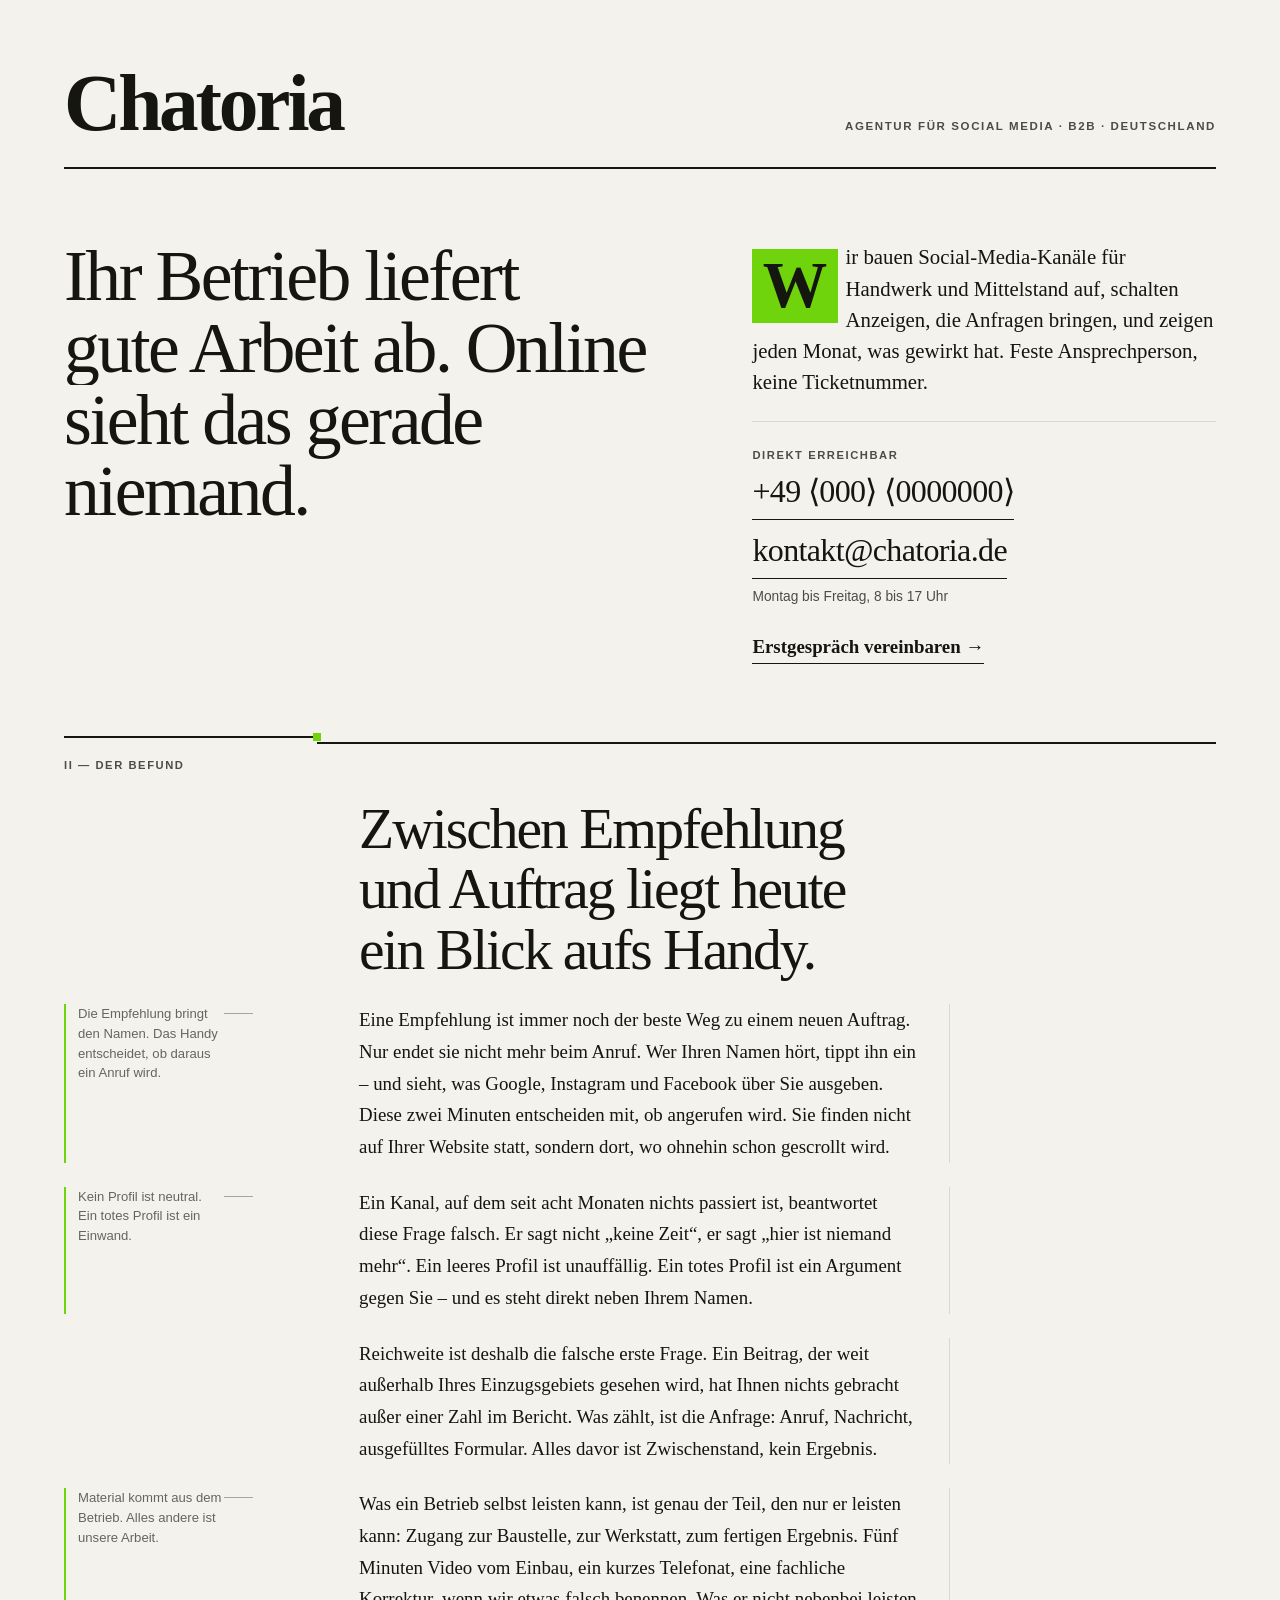
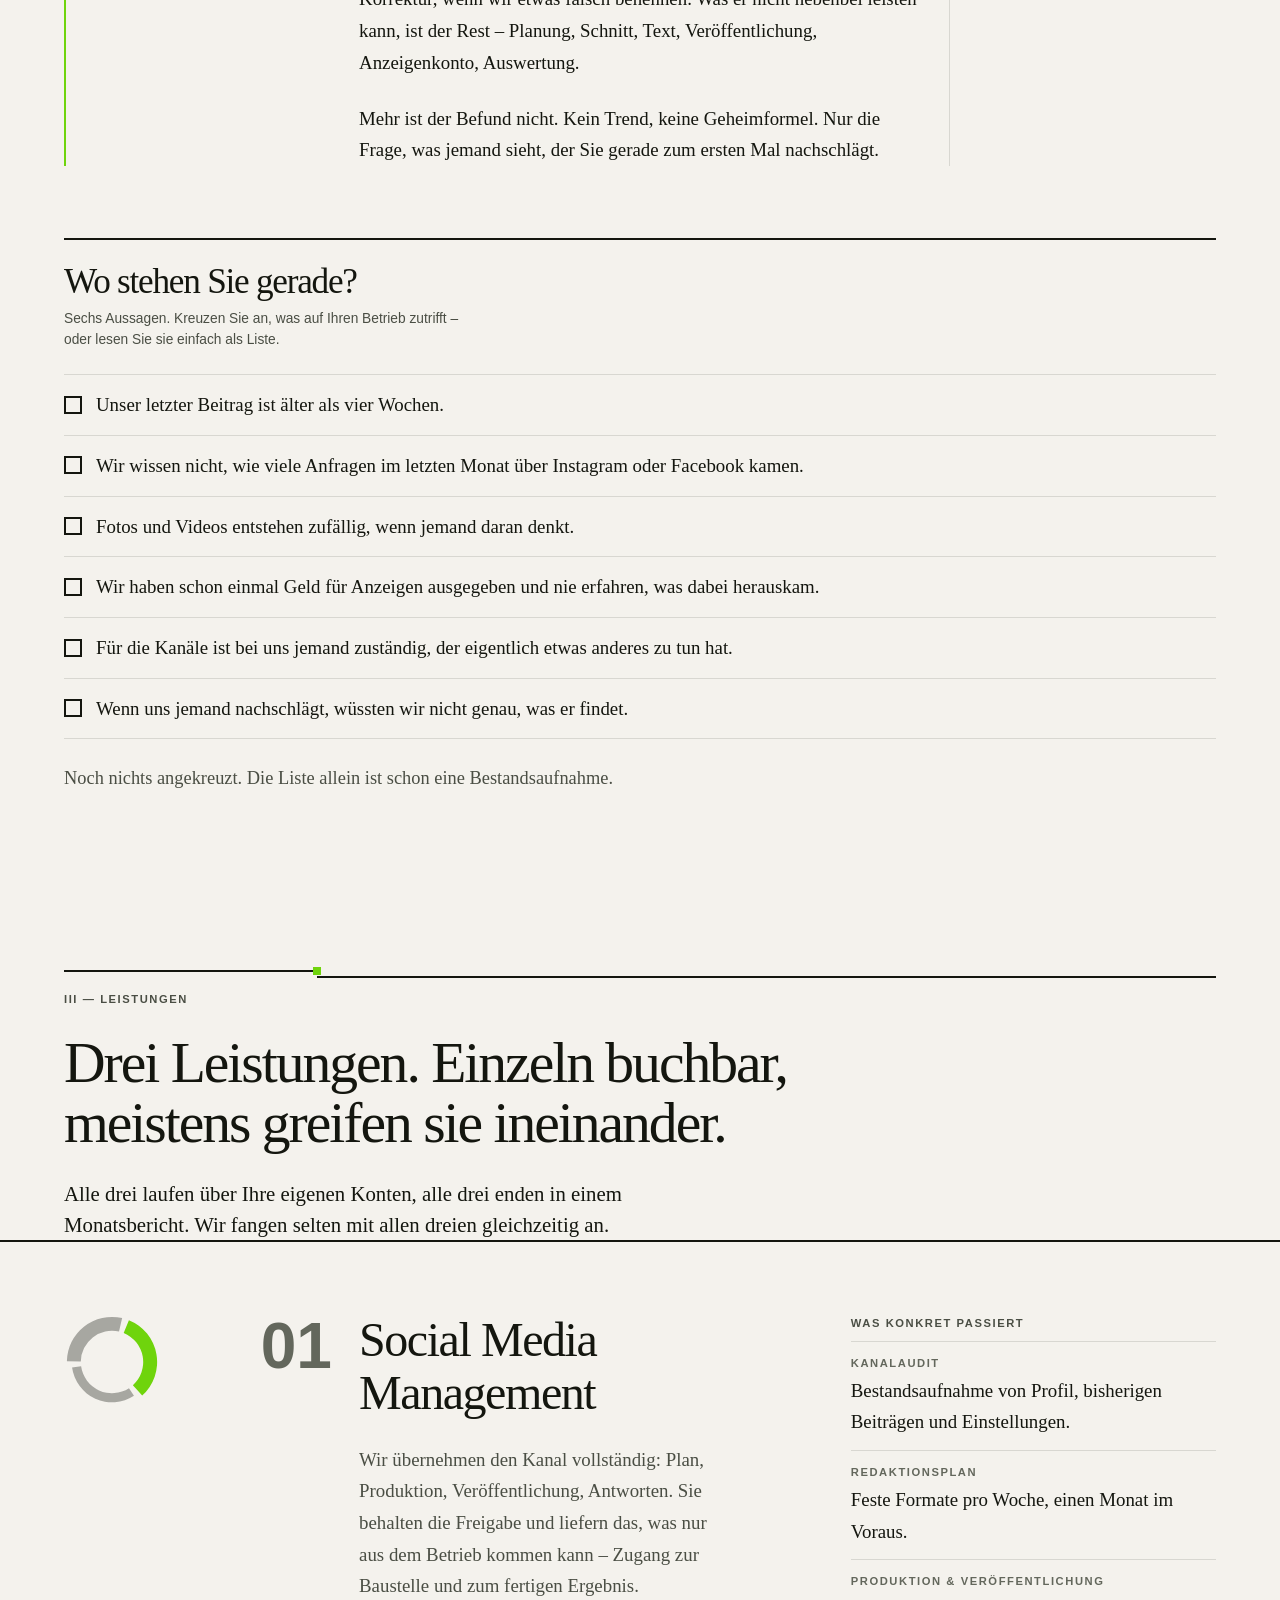
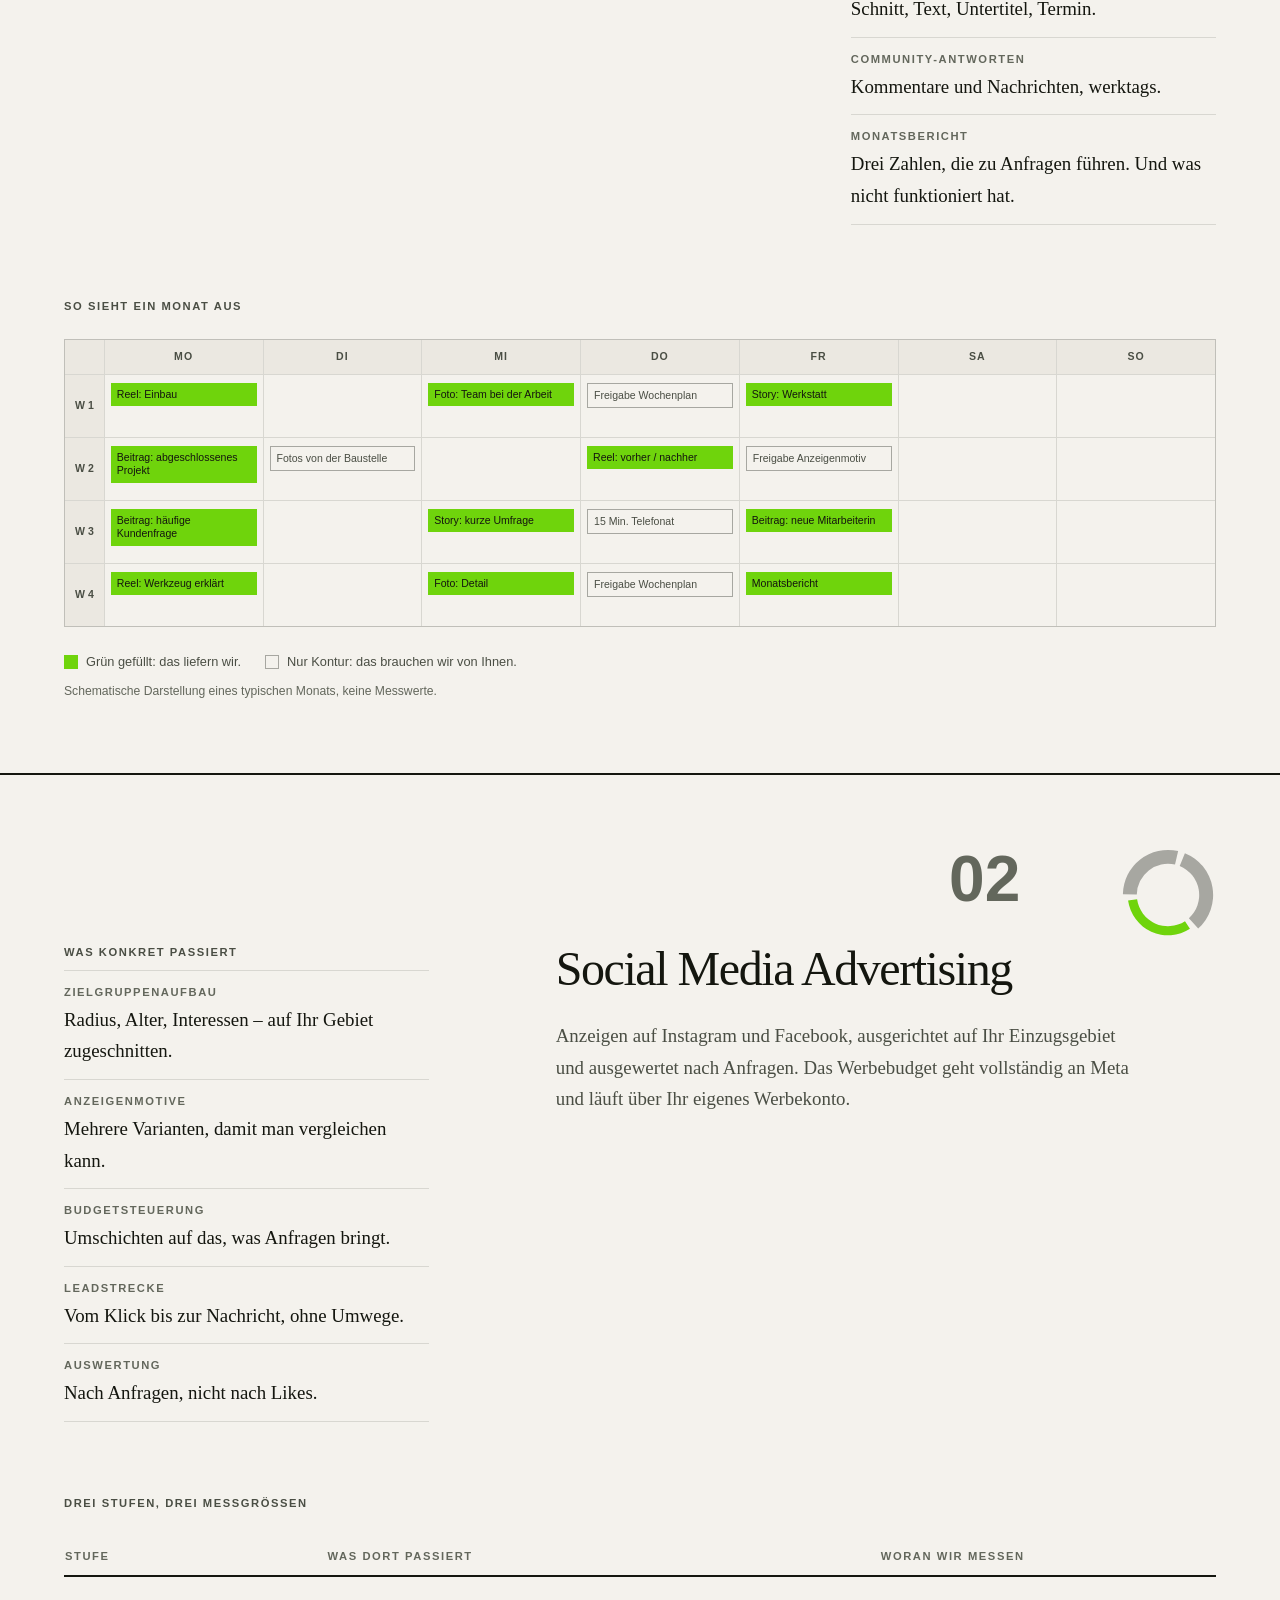
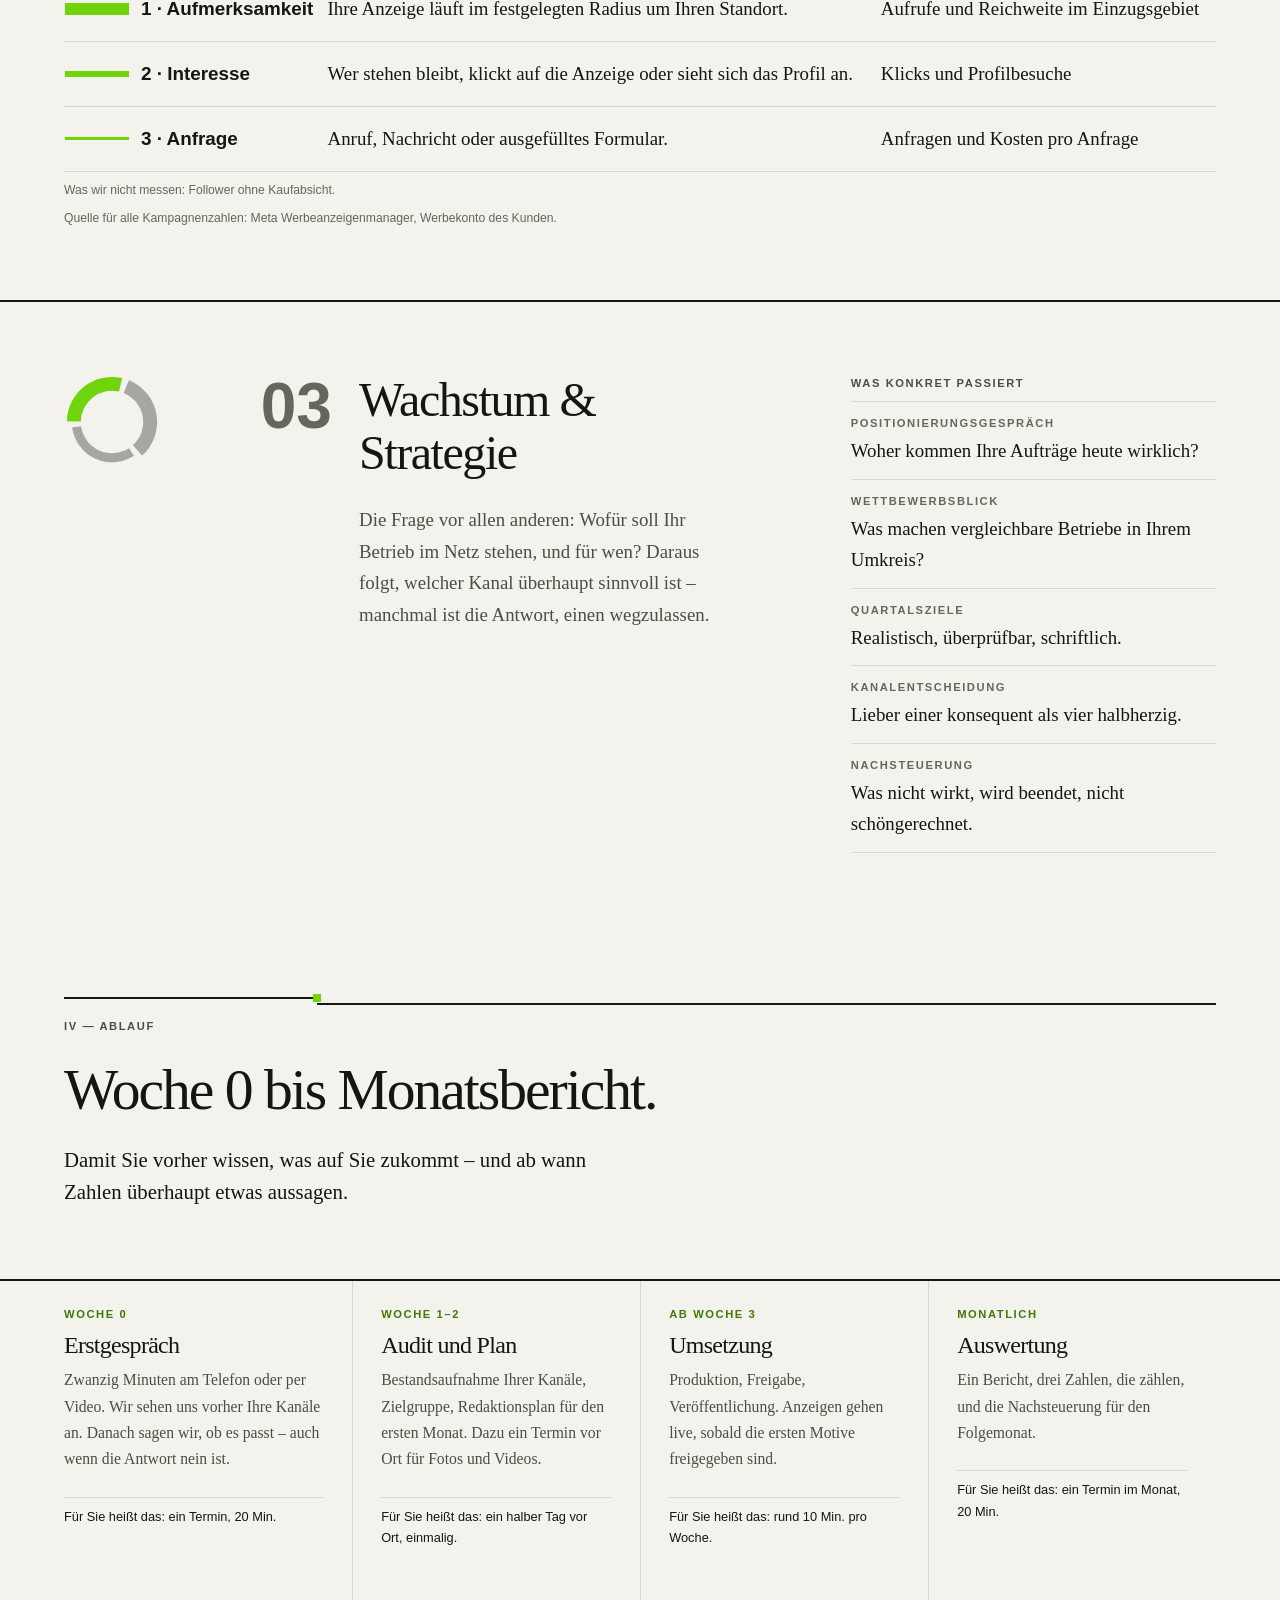
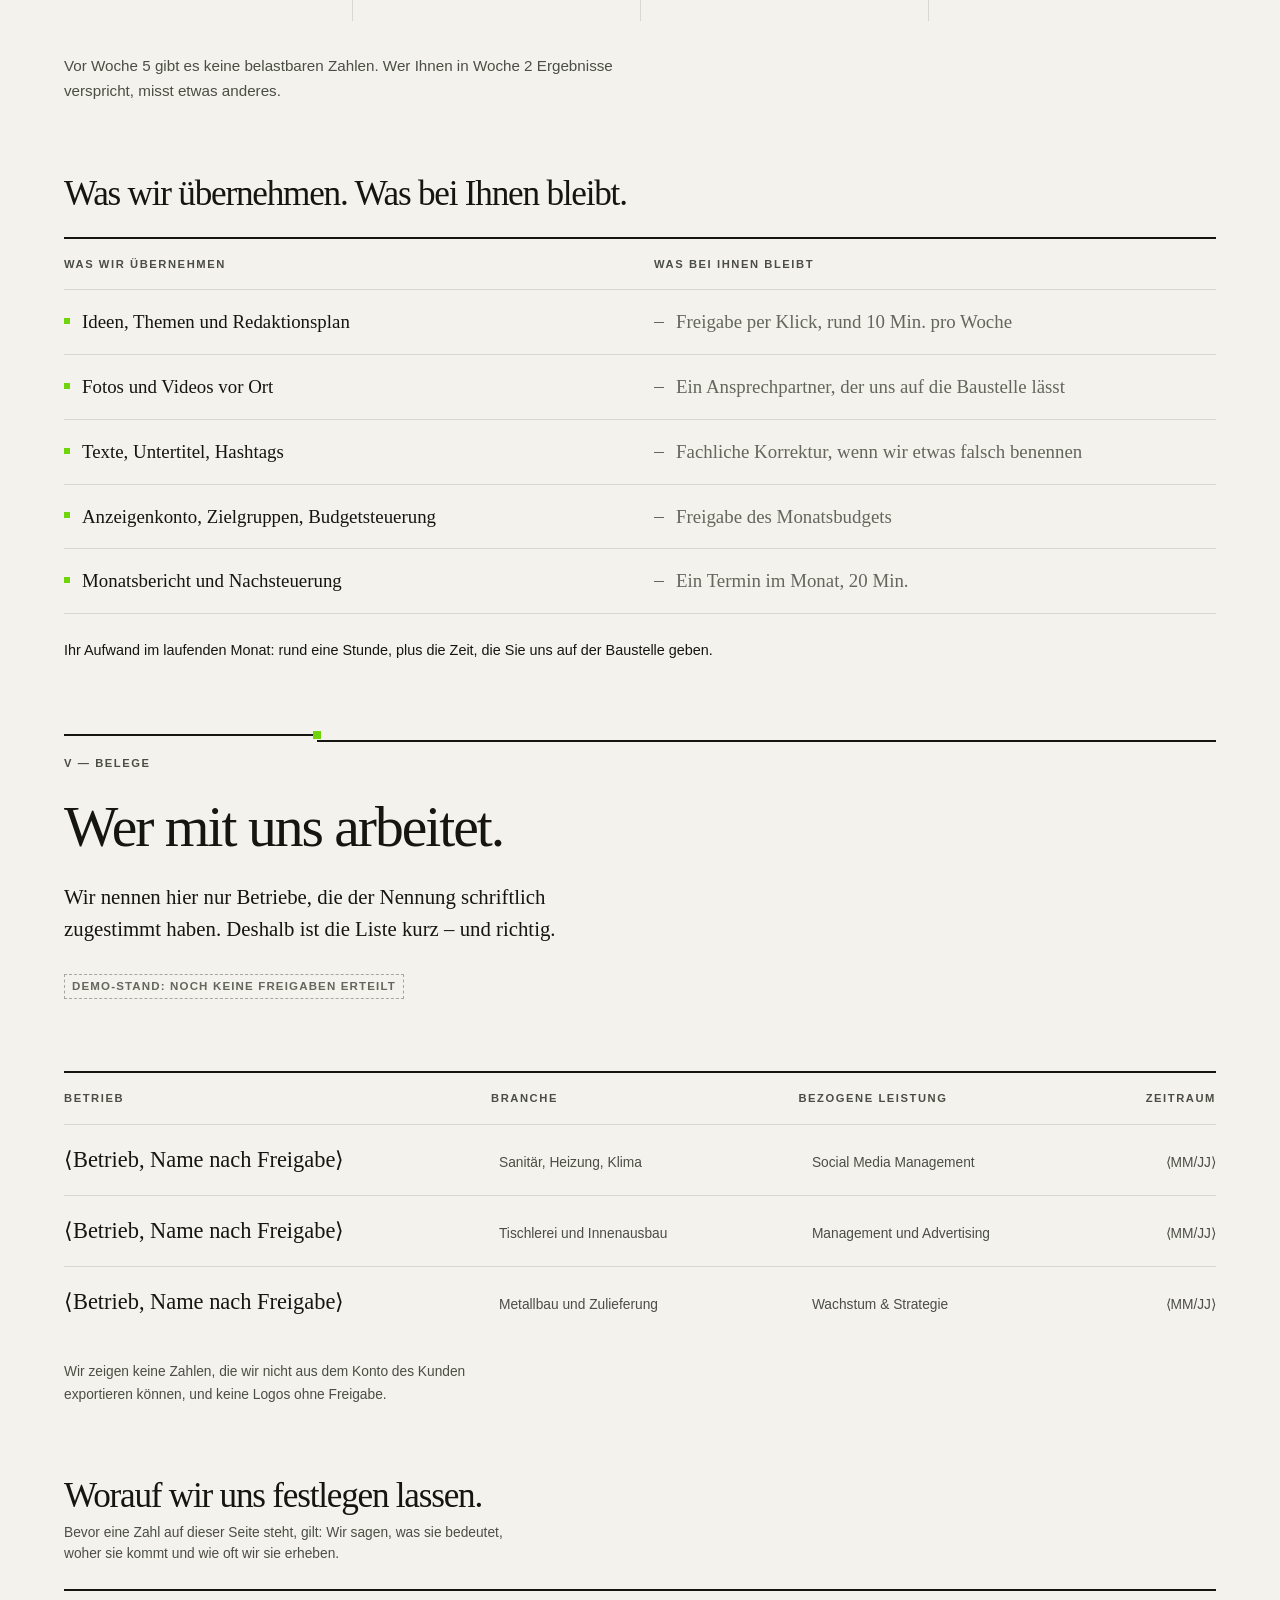
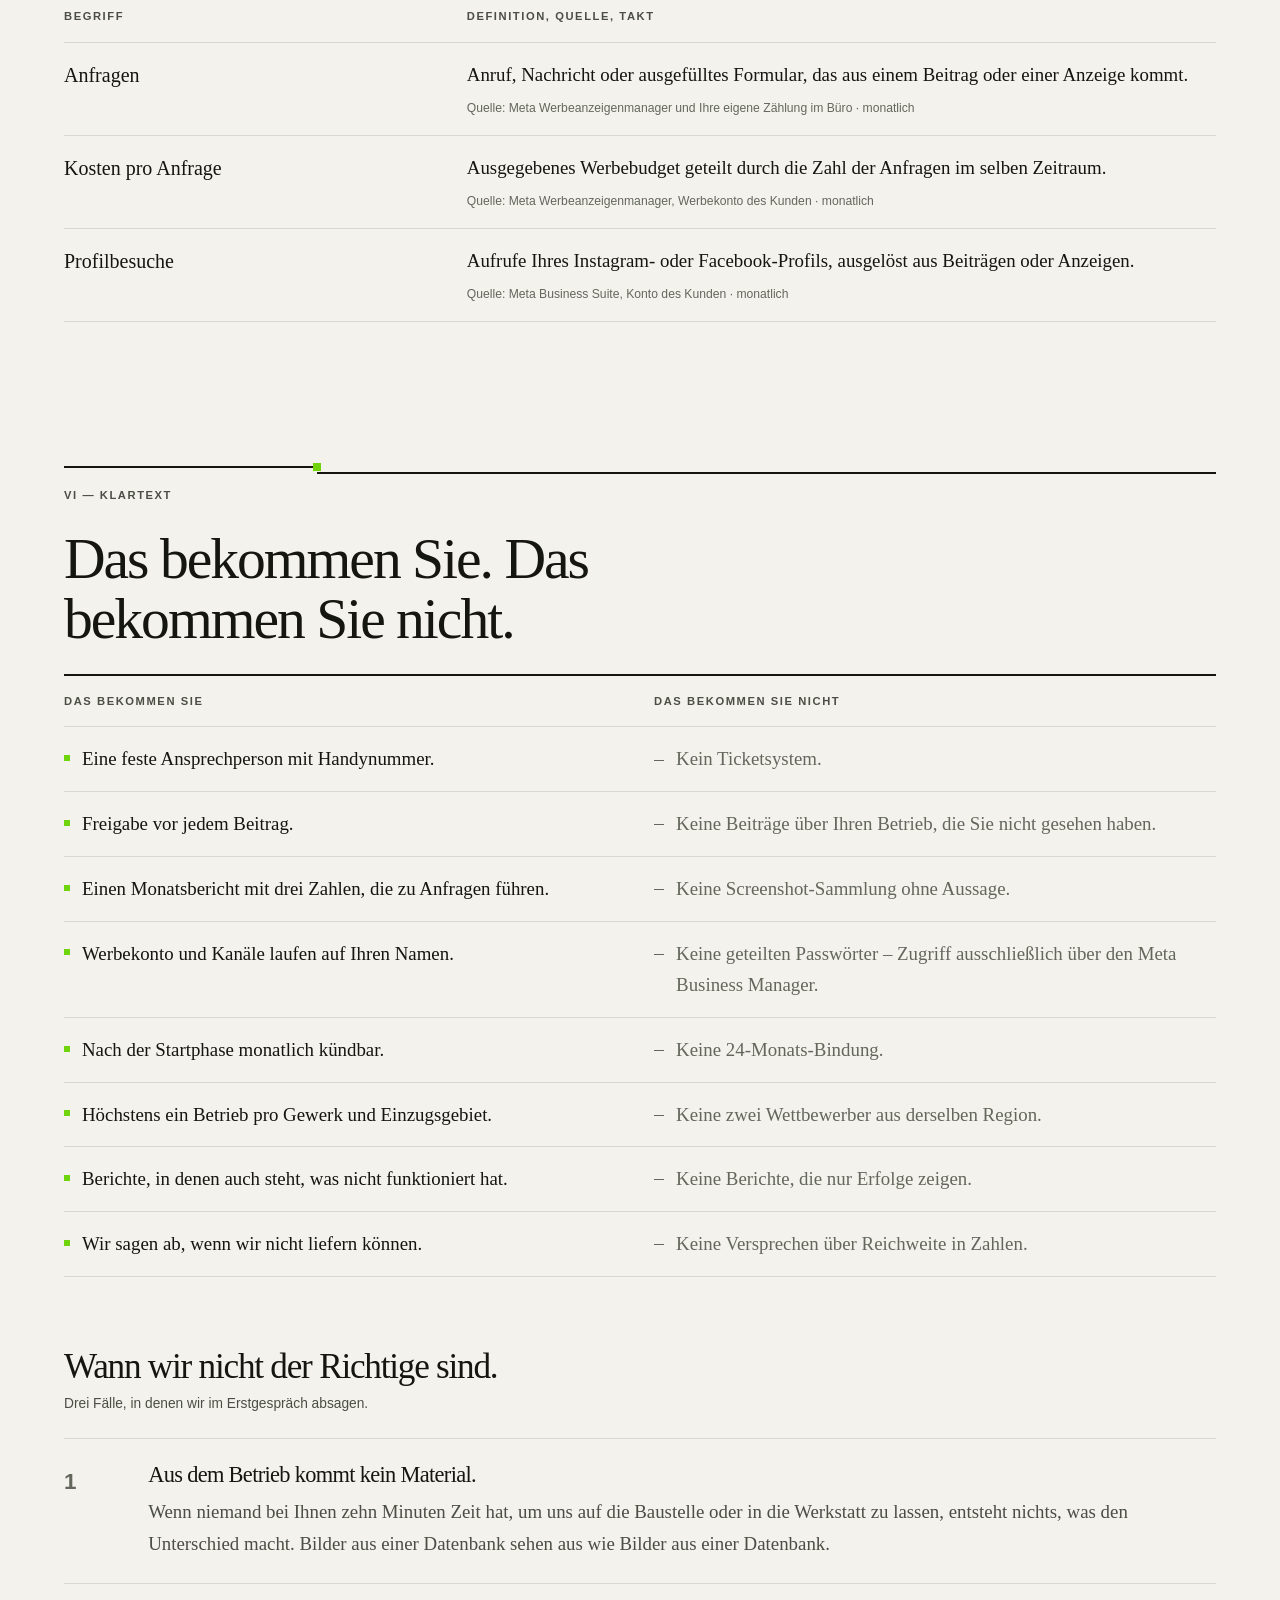
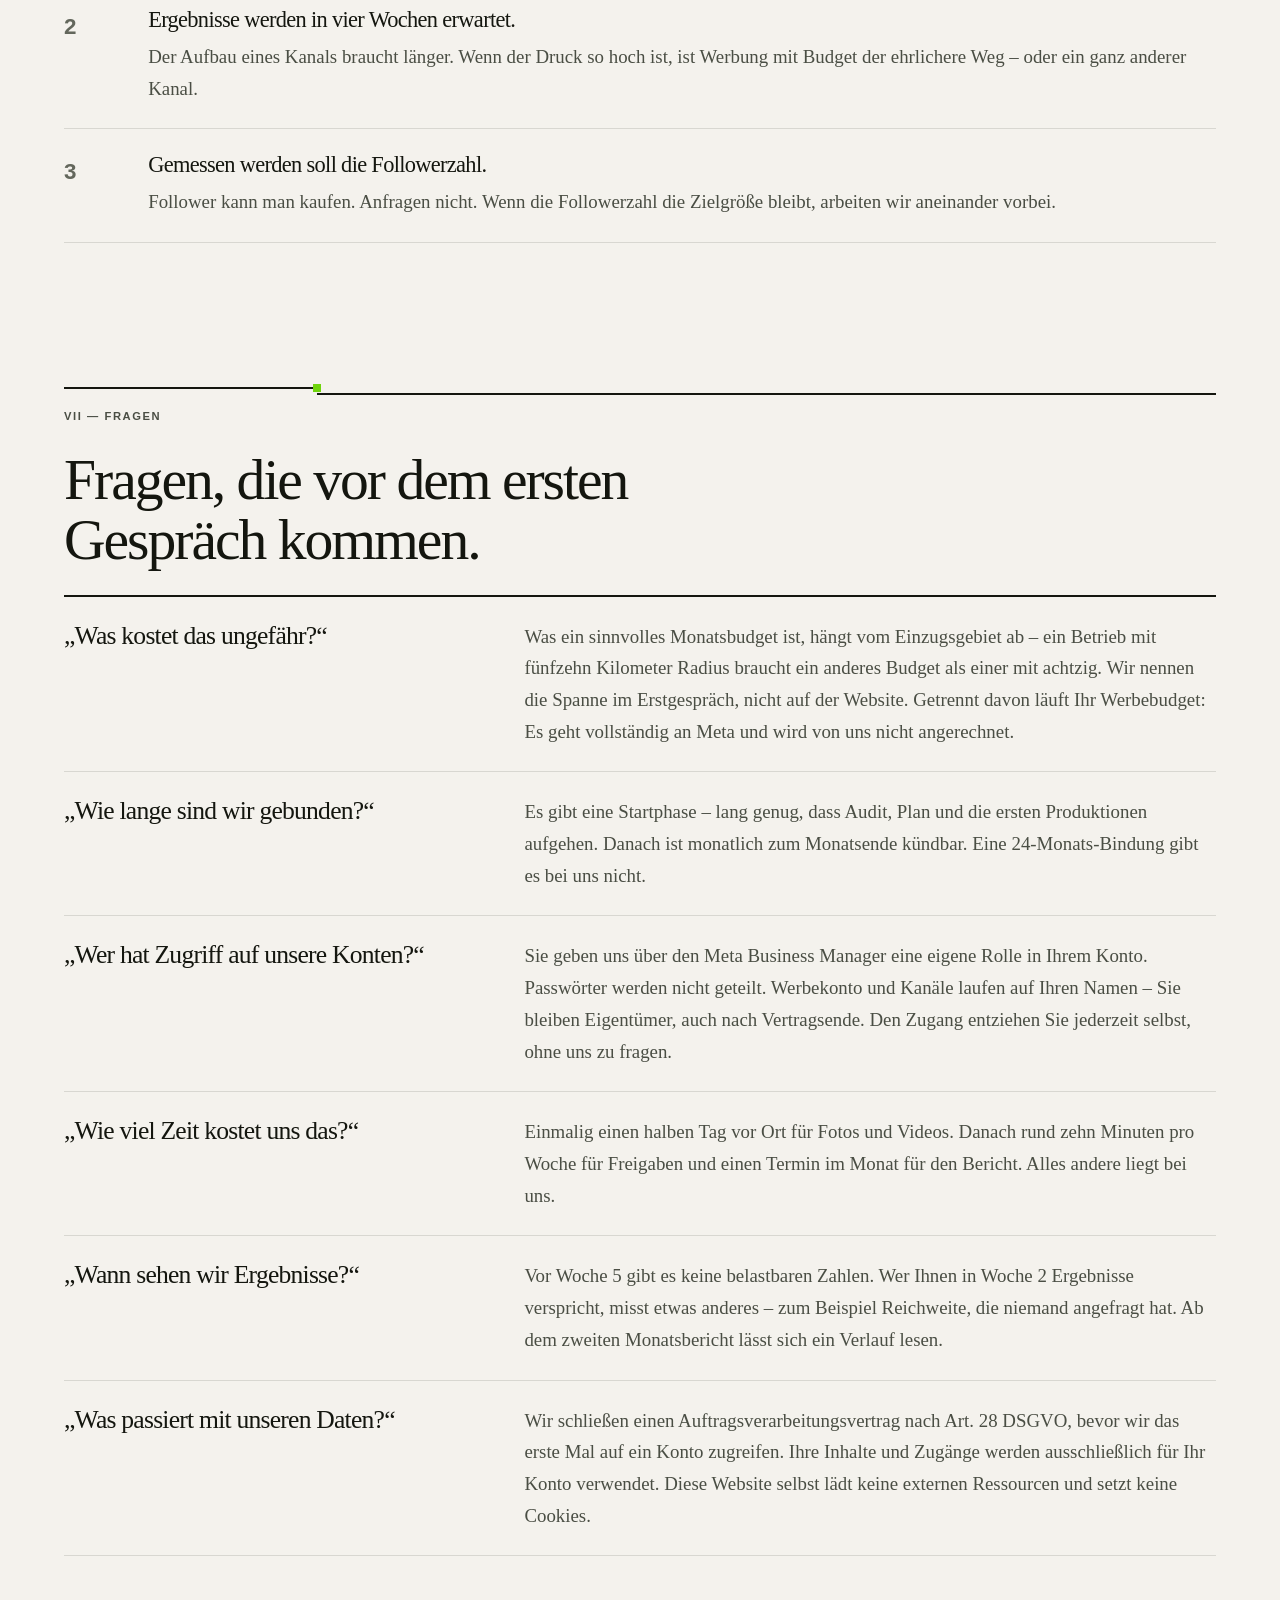
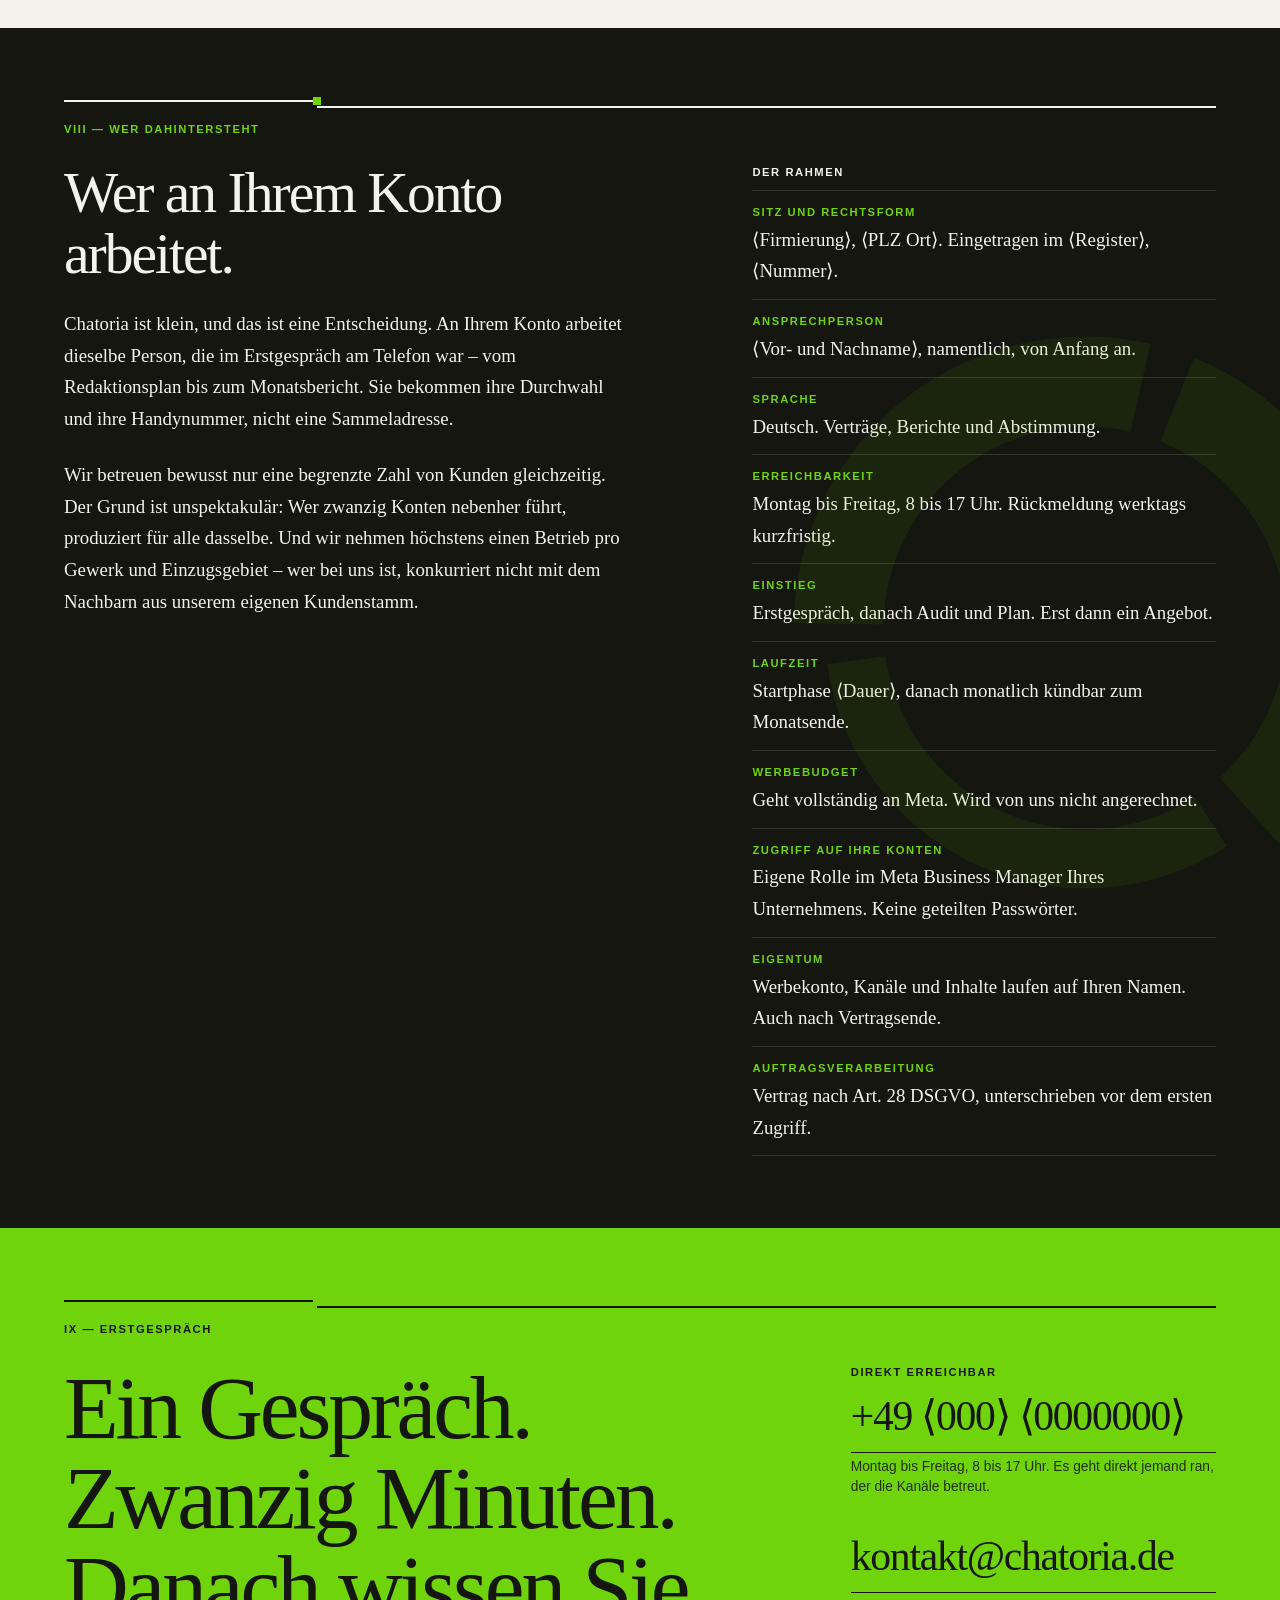
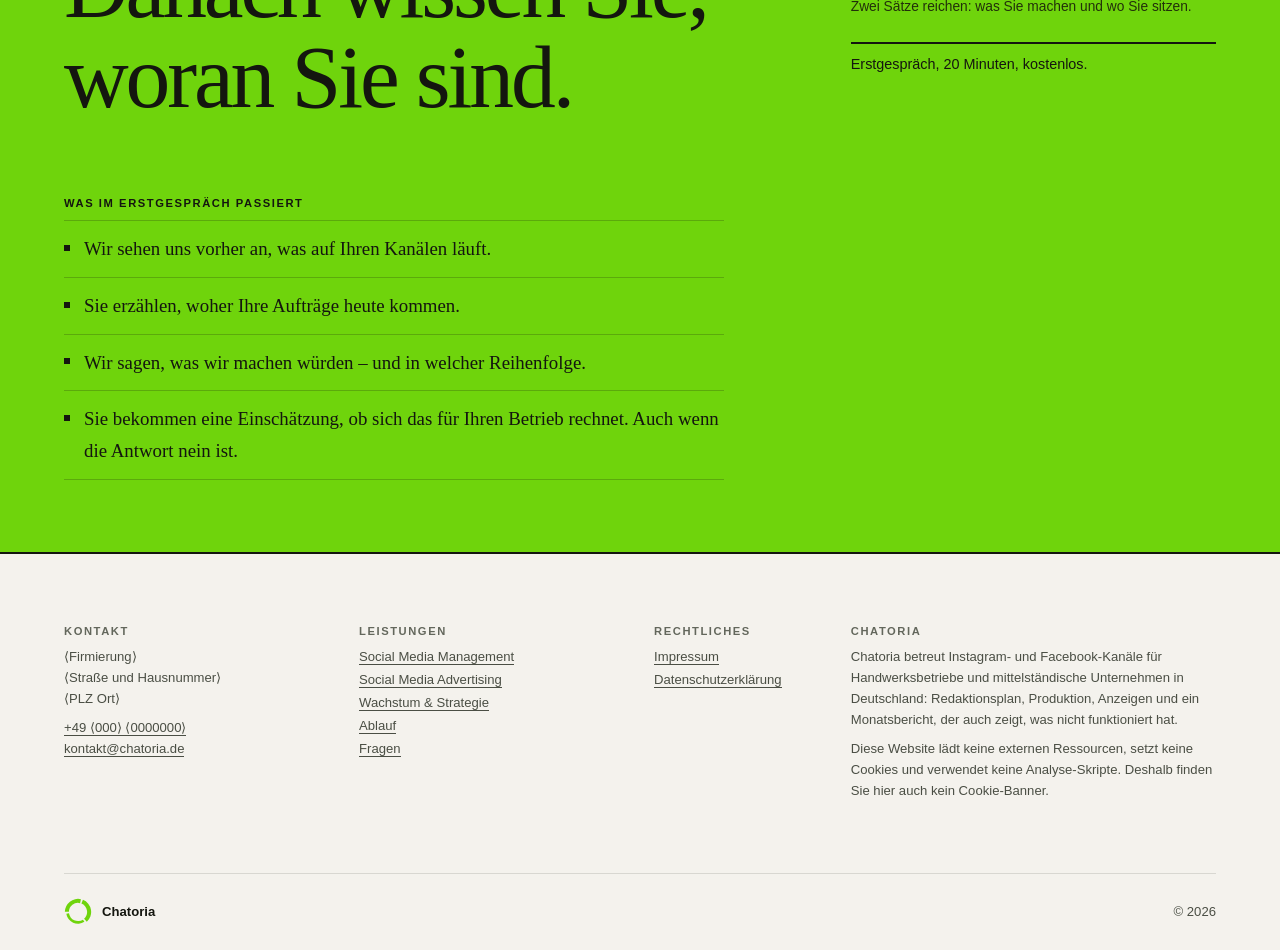
==== index.html @ 00e00836 "Demo-Stand 2026-08-22 00:01" ====
<!doctype html>
<html lang="de">
<head>
<meta charset="utf-8">
<meta name="viewport" content="width=device-width, initial-scale=1, viewport-fit=cover">
<title>Social-Media-Betreuung für Handwerk und Mittelstand | Chatoria</title>
<meta name="description" content="Chatoria baut Instagram- und Facebook-Kanäle für Betriebe auf: Redaktionsplan, Produktion, Anzeigen und ein Monatsbericht, der Anfragen zeigt statt Likes.">
<link rel="canonical" href="https://www.chatoria.de/">
<meta name="robots" content="index, follow, max-image-preview:large">
<meta name="theme-color" content="#F4F2ED">
<meta name="author" content="Chatoria">

<meta property="og:type" content="website">
<meta property="og:locale" content="de_DE">
<meta property="og:site_name" content="Chatoria">
<meta property="og:title" content="Ihr Betrieb liefert gute Arbeit ab. Online sieht das gerade niemand.">
<meta property="og:description" content="Social-Media-Betreuung für Handwerk und Mittelstand. Feste Ansprechperson, Freigabe vor jedem Beitrag, monatlich kündbar nach der Startphase.">
<meta property="og:url" content="https://www.chatoria.de/">
<meta property="og:image" content="https://www.chatoria.de/assets/img/og.png">
<meta name="twitter:card" content="summary_large_image">

<link rel="icon" href="data:image/svg+xml,%3Csvg xmlns='http://www.w3.org/2000/svg' viewBox='0 0 100 100'%3E%3Crect width='100' height='100' fill='%2314160F'/%3E%3Cg fill='%236FD40C' transform='translate(50 50) scale(.82) translate(-50 -50)'%3E%3Cpath d='M67.61 6.42A47 47 0 0 1 81.45 84.93L71.75 74.15A32.5 32.5 0 0 0 62.17 19.87Z'/%3E%3Cpath d='M72.87 85.22A42 42 0 0 1 8.41 55.85L17.82 54.52A32.5 32.5 0 0 0 67.7 77.26Z'/%3E%3Cpath d='M3.01 49.18A47 47 0 0 1 60.57 4.2L57.31 18.33A32.5 32.5 0 0 0 17.5 49.43Z'/%3E%3C/g%3E%3C/svg%3E">
<link rel="preload" href="assets/fonts/newsreader-latin.woff2" as="font" type="font/woff2" crossorigin>
<link rel="preload" href="assets/fonts/schibsted-latin.woff2" as="font" type="font/woff2" crossorigin>
<link rel="stylesheet" href="assets/css/style.css?v=20260821">

<script type="application/ld+json">
{
  "@context": "https://schema.org",
  "@graph": [
    {
      "@type": "ProfessionalService",
      "@id": "https://www.chatoria.de/#org",
      "name": "Chatoria",
      "description": "Agentur für Social-Media-Betreuung: Aufbau und Betreuung von Instagram- und Facebook-Kanälen, Social Media Advertising sowie Positionierung und Strategie für Handwerksbetriebe und mittelständische Unternehmen in Deutschland.",
      "url": "https://www.chatoria.de/",
      "email": "kontakt@chatoria.de",
      "telephone": "+49-000-0000000",
      "address": {
        "@type": "PostalAddress",
        "streetAddress": "Musterstraße 1",
        "postalCode": "00000",
        "addressLocality": "Musterstadt",
        "addressCountry": "DE"
      },
      "areaServed": { "@type": "Country", "name": "Deutschland" },
      "knowsAbout": [
        "Social Media Management",
        "Social Media Advertising",
        "Instagram für Handwerksbetriebe",
        "Facebook-Werbeanzeigen",
        "Content-Planung",
        "Redaktionsplan",
        "Positionierung",
        "Leadgenerierung",
        "Mitarbeitergewinnung über Social Media"
      ],
      "hasOfferCatalog": {
        "@type": "OfferCatalog",
        "name": "Leistungen",
        "itemListElement": [
          { "@type": "Offer", "itemOffered": { "@type": "Service", "name": "Social Media Management", "description": "Betreuung und professioneller Aufbau der Kanäle inklusive Content-Planung und Strategie." } },
          { "@type": "Offer", "itemOffered": { "@type": "Service", "name": "Social Media Advertising", "description": "Gezielte Werbekampagnen auf Instagram und Facebook für Reichweite, Anfragen und neue Kunden." } },
          { "@type": "Offer", "itemOffered": { "@type": "Service", "name": "Wachstum & Strategie", "description": "Individuelle Strategien zur Positionierung, Kundengewinnung und nachhaltigen Steigerung der Online-Präsenz." } }
        ]
      }
    },
    {
      "@type": "FAQPage",
      "@id": "https://www.chatoria.de/#faq",
      "mainEntity": [
        { "@type": "Question", "name": "Was kostet das ungefähr?", "acceptedAnswer": { "@type": "Answer", "text": "Was ein sinnvolles Monatsbudget ist, hängt vom Einzugsgebiet ab – ein Betrieb mit fünfzehn Kilometer Radius braucht ein anderes Budget als einer mit achtzig. Wir nennen die Spanne im Erstgespräch, nicht auf der Website. Getrennt davon läuft Ihr Werbebudget: Es geht vollständig an Meta und wird von uns nicht angerechnet." } },
        { "@type": "Question", "name": "Wie lange sind wir gebunden?", "acceptedAnswer": { "@type": "Answer", "text": "Es gibt eine Startphase – lang genug, dass Audit, Plan und die ersten Produktionen aufgehen. Danach ist monatlich zum Monatsende kündbar. Eine 24-Monats-Bindung gibt es bei uns nicht." } },
        { "@type": "Question", "name": "Wer hat Zugriff auf unsere Konten?", "acceptedAnswer": { "@type": "Answer", "text": "Sie geben uns über den Meta Business Manager eine eigene Rolle in Ihrem Konto. Passwörter werden nicht geteilt. Werbekonto und Kanäle laufen auf Ihren Namen – Sie bleiben Eigentümer, auch nach Vertragsende. Den Zugang entziehen Sie jederzeit selbst, ohne uns zu fragen." } },
        { "@type": "Question", "name": "Wie viel Zeit kostet uns das?", "acceptedAnswer": { "@type": "Answer", "text": "Einmalig einen halben Tag vor Ort für Fotos und Videos. Danach rund zehn Minuten pro Woche für Freigaben und einen Termin im Monat für den Bericht. Alles andere liegt bei uns." } },
        { "@type": "Question", "name": "Wann sehen wir Ergebnisse?", "acceptedAnswer": { "@type": "Answer", "text": "Vor Woche 5 gibt es keine belastbaren Zahlen. Wer Ihnen in Woche 2 Ergebnisse verspricht, misst etwas anderes – zum Beispiel Reichweite, die niemand angefragt hat. Ab dem zweiten Monatsbericht lässt sich ein Verlauf lesen." } },
        { "@type": "Question", "name": "Was passiert mit unseren Daten?", "acceptedAnswer": { "@type": "Answer", "text": "Wir schließen einen Auftragsverarbeitungsvertrag nach Art. 28 DSGVO, bevor wir das erste Mal auf ein Konto zugreifen. Ihre Inhalte und Zugänge werden ausschließlich für Ihr Konto verwendet. Diese Website selbst lädt keine externen Ressourcen und setzt keine Cookies." } }
      ]
    }
  ]
}
</script>
</head>
<body>
<a class="skip-link" href="#inhalt">Zum Inhalt springen</a>

<!-- Kolumnentitel: keine Menuezeile, sondern der laufende Titel wie im Magazin -->
<div class="kolumne" id="kolumne">
  <div class="schiff kolumne__innen">
    <p class="kolumne__titel" id="kolumnentitel" aria-hidden="true"><span>I — Aufmacher</span></p>
    <div class="kolumne__rechts">
      <button type="button" class="link" id="verzeichnis-auf" aria-haspopup="dialog">Inhalt</button>
      <a class="link" href="#erstgespraech">Erstgespräch</a>
    </div>
    <div class="kolumne__balken" id="fortschritt"></div>
    <p class="sr-only" id="fortschritt-text" aria-live="off">Lesefortschritt</p>
  </div>
</div>

<dialog class="verzeichnis" id="verzeichnis" aria-label="Inhaltsverzeichnis">
  <div class="schiff verzeichnis__innen">
    <div class="verzeichnis__kopf">
      <h2 class="display" style="font-size:clamp(1.8rem,4vw,3rem)">Inhalt</h2>
      <button type="button" class="verzeichnis__zu link" id="verzeichnis-zu" aria-label="Verzeichnis schließen">Schließen</button>
    </div>
    <ul class="verzeichnis__liste">
      <li><a href="#aufmacher"><span class="verzeichnis__nr">I</span><span><span class="verzeichnis__titel">Aufmacher</span><br><span class="meta">Worum es geht, in vier Zeilen.</span></span></a></li>
      <li><a href="#befund"><span class="verzeichnis__nr">II</span><span><span class="verzeichnis__titel">Der Befund</span><br><span class="meta">Wie Anfragen heute entstehen und woran es in den meisten Betrieben hängt.</span></span></a></li>
      <li><a href="#leistungen"><span class="verzeichnis__nr">III</span><span><span class="verzeichnis__titel">Leistungen</span><br><span class="meta">Social Media Management, Social Media Advertising, Wachstum &amp; Strategie.</span></span></a></li>
      <li><a href="#ablauf"><span class="verzeichnis__nr">IV</span><span><span class="verzeichnis__titel">Ablauf</span><br><span class="meta">Woche 0 bis monatlich. Und wie viele Minuten davon bei Ihnen liegen.</span></span></a></li>
      <li><a href="#belege"><span class="verzeichnis__nr">V</span><span><span class="verzeichnis__titel">Belege</span><br><span class="meta">Betrieb, Branche, bezogene Leistung, Zeitraum. Und woran wir uns messen lassen.</span></span></a></li>
      <li><a href="#klartext"><span class="verzeichnis__nr">VI</span><span><span class="verzeichnis__titel">Klartext</span><br><span class="meta">Das bekommen Sie. Das bekommen Sie nicht.</span></span></a></li>
      <li><a href="#fragen"><span class="verzeichnis__nr">VII</span><span><span class="verzeichnis__titel">Fragen</span><br><span class="meta">Preis, Laufzeit, Zuständigkeit, Kündigung.</span></span></a></li>
      <li><a href="#team"><span class="verzeichnis__nr">VIII</span><span><span class="verzeichnis__titel">Wer dahintersteht</span><br><span class="meta">Menschen, Rahmen, Datenverarbeitung.</span></span></a></li>
      <li><a href="#erstgespraech"><span class="verzeichnis__nr">IX</span><span><span class="verzeichnis__titel">Erstgespräch</span><br><span class="meta">Zwanzig Minuten, kostenlos, kein Verkaufsgespräch.</span></span></a></li>
    </ul>
  </div>
</dialog>

<main id="inhalt">

<!-- ========== I — Titelkopf und Aufmacher ========== -->
<header class="kopf schiff" id="titelkopf">
  <div class="zeitungskopf">
    <p class="wortmarke">Chatoria<span class="sr-only">, Agentur für Social Media in Deutschland. Startseite.</span></p>
    <p class="zeitungskopf__zeile">Agentur für Social Media · B2B · Deutschland</p>
  </div>

  <div class="aufmacher raster beobachten" id="aufmacher">
    <div class="aufmacher__titel">
      <h1>
        <span class="zeile"><span style="--i:0">Ihr Betrieb liefert</span></span>
        <span class="zeile"><span style="--i:1">gute&nbsp;Arbeit ab. Online</span></span>
        <span class="zeile"><span style="--i:2">sieht das gerade <span class="marker" id="marker">niemand</span>.</span></span>
      </h1>
    </div>
    <div class="aufmacher__seite">
      <p class="vorspann"><span class="initial" aria-hidden="true">W</span><span class="sr-only">W</span>ir bauen Social-Media-Kanäle für Handwerk und Mittelstand auf, schalten Anzeigen, die Anfragen bringen, und zeigen jeden Monat, was gewirkt hat. Feste Ansprechperson, keine Ticketnummer.</p>
      <div class="aufmacher__kontakt">
        <p class="label">Direkt erreichbar</p>
        <a class="link link--gross" href="tel:+490000000000">+49 ⟨000⟩ ⟨0000000⟩</a>
        <a class="link link--gross" href="mailto:kontakt@chatoria.de">kontakt@chatoria.de</a>
        <p class="meta" style="margin-top:8px">Montag bis Freitag, 8 bis 17 Uhr</p>
        <p style="margin-top:24px"><a class="link" href="#erstgespraech"><strong>Erstgespräch vereinbaren →</strong></a></p>
      </div>
    </div>
    <div class="aufmacher__leer" aria-hidden="true"></div>
  </div>
</header>

<!-- ========== II — Der Befund ========== -->
<section class="abschnitt schiff beobachten" id="befund" data-kolumne="II — Der Befund" aria-labelledby="befund-titel">
  <div class="raster">
    <div class="kopfmarke">
      <div class="stufe"><i></i><i></i><b></b></div>
      <p class="kicker">II — Der Befund</p>
    </div>
    <div class="befund__paar"><div class="befund__text">
      <h2 id="befund-titel">Zwischen Empfehlung und Auftrag liegt heute ein Blick aufs Handy.</h2>
    </div></div>

    <div class="befund__paar tritt-ein" style="margin-top:24px">
      <aside class="befund__notiz">Die Empfehlung bringt den Namen. Das Handy entscheidet, ob daraus ein Anruf wird.</aside>
      <div class="befund__text fliess">
        <p>Eine Empfehlung ist immer noch der beste Weg zu einem neuen Auftrag. Nur endet sie nicht mehr beim Anruf. Wer Ihren Namen hört, tippt ihn ein – und sieht, was Google, Instagram und Facebook über Sie ausgeben. Diese zwei Minuten entscheiden mit, ob angerufen wird. Sie finden nicht auf Ihrer Website statt, sondern dort, wo ohnehin schon gescrollt wird.</p>
      </div>
      <div class="befund__rand" aria-hidden="true"></div>
    </div>

    <div class="befund__paar tritt-ein">
      <aside class="befund__notiz">Kein Profil ist neutral. Ein totes Profil ist ein Einwand.</aside>
      <div class="befund__text fliess">
        <p>Ein Kanal, auf dem seit acht Monaten nichts passiert ist, beantwortet diese Frage falsch. Er sagt nicht „keine Zeit“, er sagt „hier ist niemand mehr“. Ein leeres Profil ist unauffällig. Ein totes Profil ist ein Argument gegen Sie – und es steht direkt neben Ihrem Namen.</p>
      </div>
      <div class="befund__rand" aria-hidden="true"></div>
    </div>

    <div class="befund__paar">
      <div class="befund__text fliess">
        <p>Reichweite ist deshalb die falsche erste Frage. Ein Beitrag, der weit außerhalb Ihres Einzugsgebiets gesehen wird, hat Ihnen nichts gebracht außer einer Zahl im Bericht. Was zählt, ist die Anfrage: Anruf, Nachricht, ausgefülltes Formular. Alles davor ist Zwischenstand, kein Ergebnis.</p>
      </div>
      <div class="befund__rand" aria-hidden="true"></div>
    </div>

    <div class="befund__paar tritt-ein">
      <aside class="befund__notiz">Material kommt aus dem Betrieb. Alles andere ist unsere Arbeit.</aside>
      <div class="befund__text fliess">
        <p>Was ein Betrieb selbst leisten kann, ist genau der Teil, den nur er leisten kann: Zugang zur Baustelle, zur Werkstatt, zum fertigen Ergebnis. Fünf Minuten Video vom Einbau, ein kurzes Telefonat, eine fachliche Korrektur, wenn wir etwas falsch benennen. Was er nicht nebenbei leisten kann, ist der Rest – Planung, Schnitt, Text, Veröffentlichung, Anzeigenkonto, Auswertung.</p>
        <p>Mehr ist der Befund nicht. Kein Trend, keine Geheimformel. Nur die Frage, was jemand sieht, der Sie gerade zum ersten Mal nachschlägt.</p>
      </div>
      <div class="befund__rand" aria-hidden="true"></div>
    </div>

    <!-- Selbstcheck -->
    <div class="check">
      <h2 style="font-size:clamp(1.5rem,3vw,2.2rem)">Wo stehen Sie gerade?</h2>
      <p class="meta" style="margin-top:8px;max-width:52ch">Sechs Aussagen. Kreuzen Sie an, was auf Ihren Betrieb zutrifft – oder lesen Sie sie einfach als Liste.</p>
      <ul class="check__liste" id="check">
        <li><label class="check__zeile"><input type="checkbox"><span class="check__box" aria-hidden="true"></span><span>Unser letzter Beitrag ist älter als vier Wochen.</span></label></li>
        <li><label class="check__zeile"><input type="checkbox"><span class="check__box" aria-hidden="true"></span><span>Wir wissen nicht, wie viele Anfragen im letzten Monat über Instagram oder Facebook kamen.</span></label></li>
        <li><label class="check__zeile"><input type="checkbox"><span class="check__box" aria-hidden="true"></span><span>Fotos und Videos entstehen zufällig, wenn jemand daran denkt.</span></label></li>
        <li><label class="check__zeile"><input type="checkbox"><span class="check__box" aria-hidden="true"></span><span>Wir haben schon einmal Geld für Anzeigen ausgegeben und nie erfahren, was dabei herauskam.</span></label></li>
        <li><label class="check__zeile"><input type="checkbox"><span class="check__box" aria-hidden="true"></span><span>Für die Kanäle ist bei uns jemand zuständig, der eigentlich etwas anderes zu tun hat.</span></label></li>
        <li><label class="check__zeile"><input type="checkbox"><span class="check__box" aria-hidden="true"></span><span>Wenn uns jemand nachschlägt, wüssten wir nicht genau, was er findet.</span></label></li>
      </ul>
      <p class="check__ergebnis" id="check-ergebnis" aria-live="polite">Noch nichts angekreuzt. Die Liste allein ist schon eine Bestandsaufnahme.</p>
    </div>
  </div>
</section>

<!-- ========== III — Leistungen ========== -->
<section class="schiff beobachten" id="leistungen" data-kolumne="III — Leistungen" aria-labelledby="leistungen-titel">
  <div class="raster" style="padding-top:72px">
    <div class="kopfmarke">
      <div class="stufe"><i></i><i></i><b></b></div>
      <p class="kicker">III — Leistungen</p>
    </div>
    <div class="befund__text" style="grid-column:1 / 9">
      <h2 id="leistungen-titel">Drei Leistungen. Einzeln buchbar, meistens greifen sie ineinander.</h2>
      <p class="vorspann" style="margin-top:24px;max-width:56ch">Alle drei laufen über Ihre eigenen Konten, alle drei enden in einem Monatsbericht. Wir fangen selten mit allen dreien gleichzeitig an.</p>
    </div>
  </div>
</section>

<section class="bahn beobachten" id="management" aria-labelledby="l1">
  <div class="schiff raster">
    <div class="bahn__ring">
      <svg class="ring" viewBox="0 0 100 100" aria-hidden="true">
        <path class="seg seg--an" d="M67.61 6.42A47 47 0 0 1 81.45 84.93L71.75 74.15A32.5 32.5 0 0 0 62.17 19.87Z"/>
        <path class="seg" d="M72.87 85.22A42 42 0 0 1 8.41 55.85L17.82 54.52A32.5 32.5 0 0 0 67.7 77.26Z"/>
        <path class="seg" d="M3.01 49.18A47 47 0 0 1 60.57 4.2L57.31 18.33A32.5 32.5 0 0 0 17.5 49.43Z"/>
      </svg>
      <span class="sr-only">Leistung eins von drei</span>
    </div>
    <p class="bahn__nr zahl" aria-hidden="true">01</p>
    <div class="bahn__haupt">
      <h3 id="l1">Social Media Management</h3>
      <div class="bahn__text fliess">
        <p>Wir übernehmen den Kanal vollständig: Plan, Produktion, Veröffentlichung, Antworten. Sie behalten die Freigabe und liefern das, was nur aus dem Betrieb kommen kann – Zugang zur Baustelle und zum fertigen Ergebnis.</p>
      </div>
    </div>
    <div class="bahn__liste">
      <p class="label">Was konkret passiert</p>
      <dl class="dl">
        <div class="dl__zeile"><dt>Kanalaudit</dt><dd>Bestandsaufnahme von Profil, bisherigen Beiträgen und Einstellungen.</dd></div>
        <div class="dl__zeile"><dt>Redaktionsplan</dt><dd>Feste Formate pro Woche, einen Monat im Voraus.</dd></div>
        <div class="dl__zeile"><dt>Produktion &amp; Veröffentlichung</dt><dd>Schnitt, Text, Untertitel, Termin.</dd></div>
        <div class="dl__zeile"><dt>Community-Antworten</dt><dd>Kommentare und Nachrichten, werktags.</dd></div>
        <div class="dl__zeile"><dt>Monatsbericht</dt><dd>Drei Zahlen, die zu Anfragen führen. Und was nicht funktioniert hat.</dd></div>
      </dl>
    </div>

    <!-- Artefakt: Redaktionsplan -->
    <div class="plan">
      <h4 class="label">So sieht ein Monat aus</h4>
      <div class="plan__raster" role="table" aria-label="Beispielhafter Redaktionsplan über vier Wochen">
        <div class="plan__zelle plan__kopf" role="columnheader"></div>
        <div class="plan__zelle plan__kopf" role="columnheader">Mo</div>
        <div class="plan__zelle plan__kopf" role="columnheader">Di</div>
        <div class="plan__zelle plan__kopf" role="columnheader">Mi</div>
        <div class="plan__zelle plan__kopf" role="columnheader">Do</div>
        <div class="plan__zelle plan__kopf" role="columnheader">Fr</div>
        <div class="plan__zelle plan__kopf" role="columnheader">Sa</div>
        <div class="plan__zelle plan__kopf" role="columnheader">So</div>

        <div class="plan__woche" role="rowheader">W 1</div>
        <div class="plan__zelle"><span class="chip chip--voll">Reel: Einbau</span></div>
        <div class="plan__zelle"></div>
        <div class="plan__zelle"><span class="chip chip--voll">Foto: Team bei der Arbeit</span></div>
        <div class="plan__zelle"><span class="chip chip--kontur">Freigabe Wochenplan</span></div>
        <div class="plan__zelle"><span class="chip chip--voll">Story: Werkstatt</span></div>
        <div class="plan__zelle"></div>
        <div class="plan__zelle"></div>

        <div class="plan__woche" role="rowheader">W 2</div>
        <div class="plan__zelle"><span class="chip chip--voll">Beitrag: abgeschlossenes Projekt</span></div>
        <div class="plan__zelle"><span class="chip chip--kontur">Fotos von der Baustelle</span></div>
        <div class="plan__zelle"></div>
        <div class="plan__zelle"><span class="chip chip--voll">Reel: vorher / nachher</span></div>
        <div class="plan__zelle"><span class="chip chip--kontur">Freigabe Anzeigenmotiv</span></div>
        <div class="plan__zelle"></div>
        <div class="plan__zelle"></div>

        <div class="plan__woche" role="rowheader">W 3</div>
        <div class="plan__zelle"><span class="chip chip--voll">Beitrag: häufige Kundenfrage</span></div>
        <div class="plan__zelle"></div>
        <div class="plan__zelle"><span class="chip chip--voll">Story: kurze Umfrage</span></div>
        <div class="plan__zelle"><span class="chip chip--kontur">15 Min. Telefonat</span></div>
        <div class="plan__zelle"><span class="chip chip--voll">Beitrag: neue Mitarbeiterin</span></div>
        <div class="plan__zelle"></div>
        <div class="plan__zelle"></div>

        <div class="plan__woche" role="rowheader">W 4</div>
        <div class="plan__zelle"><span class="chip chip--voll">Reel: Werkzeug erklärt</span></div>
        <div class="plan__zelle"></div>
        <div class="plan__zelle"><span class="chip chip--voll">Foto: Detail</span></div>
        <div class="plan__zelle"><span class="chip chip--kontur">Freigabe Wochenplan</span></div>
        <div class="plan__zelle"><span class="chip chip--voll">Monatsbericht</span></div>
        <div class="plan__zelle"></div>
        <div class="plan__zelle"></div>
      </div>
      <p class="legende">
        <span><i class="voll" aria-hidden="true"></i> Grün gefüllt: das liefern wir.</span>
        <span><i class="kontur" aria-hidden="true"></i> Nur Kontur: das brauchen wir von Ihnen.</span>
      </p>
      <p class="quelle">Schematische Darstellung eines typischen Monats, keine Messwerte.</p>
    </div>
  </div>
</section>

<section class="bahn bahn--gespiegelt beobachten" id="advertising" aria-labelledby="l2">
  <div class="schiff raster">
    <div class="bahn__ring">
      <svg class="ring" viewBox="0 0 100 100" aria-hidden="true">
        <path class="seg" d="M67.61 6.42A47 47 0 0 1 81.45 84.93L71.75 74.15A32.5 32.5 0 0 0 62.17 19.87Z"/>
        <path class="seg seg--an" d="M72.87 85.22A42 42 0 0 1 8.41 55.85L17.82 54.52A32.5 32.5 0 0 0 67.7 77.26Z"/>
        <path class="seg" d="M3.01 49.18A47 47 0 0 1 60.57 4.2L57.31 18.33A32.5 32.5 0 0 0 17.5 49.43Z"/>
      </svg>
      <span class="sr-only">Leistung zwei von drei</span>
    </div>
    <p class="bahn__nr zahl" aria-hidden="true">02</p>
    <div class="bahn__haupt">
      <h3 id="l2">Social Media Advertising</h3>
      <div class="bahn__text fliess">
        <p>Anzeigen auf Instagram und Facebook, ausgerichtet auf Ihr Einzugsgebiet und ausgewertet nach Anfragen. Das Werbebudget geht vollständig an Meta und läuft über Ihr eigenes Werbekonto.</p>
      </div>
    </div>
    <div class="bahn__liste">
      <p class="label">Was konkret passiert</p>
      <dl class="dl">
        <div class="dl__zeile"><dt>Zielgruppenaufbau</dt><dd>Radius, Alter, Interessen – auf Ihr Gebiet zugeschnitten.</dd></div>
        <div class="dl__zeile"><dt>Anzeigenmotive</dt><dd>Mehrere Varianten, damit man vergleichen kann.</dd></div>
        <div class="dl__zeile"><dt>Budgetsteuerung</dt><dd>Umschichten auf das, was Anfragen bringt.</dd></div>
        <div class="dl__zeile"><dt>Leadstrecke</dt><dd>Vom Klick bis zur Nachricht, ohne Umwege.</dd></div>
        <div class="dl__zeile"><dt>Auswertung</dt><dd>Nach Anfragen, nicht nach Likes.</dd></div>
      </dl>
    </div>

    <!-- Artefakt: Trichter als Tabelle -->
    <div class="trichter">
      <h4 class="label">Drei Stufen, drei Messgrößen</h4>
      <table>
        <thead>
          <tr><th scope="col">Stufe</th><th scope="col">Was dort passiert</th><th scope="col">Woran wir messen</th></tr>
        </thead>
        <tbody>
          <tr>
            <td data-kopf="Stufe"><span class="stufe-nr"><span class="balken" style="width:64px;height:12px" aria-hidden="true"></span><span class="zahl">1 · Aufmerksamkeit</span></span></td>
            <td data-kopf="Was dort passiert">Ihre Anzeige läuft im festgelegten Radius um Ihren Standort.</td>
            <td data-kopf="Woran wir messen">Aufrufe und Reichweite im Einzugsgebiet</td>
          </tr>
          <tr>
            <td data-kopf="Stufe"><span class="stufe-nr"><span class="balken" style="width:64px;height:6px" aria-hidden="true"></span><span class="zahl">2 · Interesse</span></span></td>
            <td data-kopf="Was dort passiert">Wer stehen bleibt, klickt auf die Anzeige oder sieht sich das Profil an.</td>
            <td data-kopf="Woran wir messen">Klicks und Profilbesuche</td>
          </tr>
          <tr>
            <td data-kopf="Stufe"><span class="stufe-nr"><span class="balken" style="width:64px;height:3px" aria-hidden="true"></span><span class="zahl">3 · Anfrage</span></span></td>
            <td data-kopf="Was dort passiert">Anruf, Nachricht oder ausgefülltes Formular.</td>
            <td data-kopf="Woran wir messen">Anfragen und Kosten pro Anfrage</td>
          </tr>
        </tbody>
      </table>
      <p class="quelle">Was wir nicht messen: Follower ohne Kaufabsicht.</p>
      <p class="quelle">Quelle für alle Kampagnenzahlen: Meta Werbeanzeigenmanager, Werbekonto des Kunden.</p>
    </div>
  </div>
</section>

<section class="bahn beobachten" id="strategie" aria-labelledby="l3">
  <div class="schiff raster">
    <div class="bahn__ring">
      <svg class="ring" viewBox="0 0 100 100" aria-hidden="true">
        <path class="seg" d="M67.61 6.42A47 47 0 0 1 81.45 84.93L71.75 74.15A32.5 32.5 0 0 0 62.17 19.87Z"/>
        <path class="seg" d="M72.87 85.22A42 42 0 0 1 8.41 55.85L17.82 54.52A32.5 32.5 0 0 0 67.7 77.26Z"/>
        <path class="seg seg--an" d="M3.01 49.18A47 47 0 0 1 60.57 4.2L57.31 18.33A32.5 32.5 0 0 0 17.5 49.43Z"/>
      </svg>
      <span class="sr-only">Leistung drei von drei</span>
    </div>
    <p class="bahn__nr zahl" aria-hidden="true">03</p>
    <div class="bahn__haupt">
      <h3 id="l3">Wachstum &amp; Strategie</h3>
      <div class="bahn__text fliess">
        <p>Die Frage vor allen anderen: Wofür soll Ihr Betrieb im Netz stehen, und für wen? Daraus folgt, welcher Kanal überhaupt sinnvoll ist – manchmal ist die Antwort, einen wegzulassen.</p>
      </div>
    </div>
    <div class="bahn__liste">
      <p class="label">Was konkret passiert</p>
      <dl class="dl">
        <div class="dl__zeile"><dt>Positionierungsgespräch</dt><dd>Woher kommen Ihre Aufträge heute wirklich?</dd></div>
        <div class="dl__zeile"><dt>Wettbewerbsblick</dt><dd>Was machen vergleichbare Betriebe in Ihrem Umkreis?</dd></div>
        <div class="dl__zeile"><dt>Quartalsziele</dt><dd>Realistisch, überprüfbar, schriftlich.</dd></div>
        <div class="dl__zeile"><dt>Kanalentscheidung</dt><dd>Lieber einer konsequent als vier halbherzig.</dd></div>
        <div class="dl__zeile"><dt>Nachsteuerung</dt><dd>Was nicht wirkt, wird beendet, nicht schöngerechnet.</dd></div>
      </dl>
    </div>
  </div>
</section>

<!-- ========== IV — Ablauf ========== -->
<section class="abschnitt schiff beobachten" id="ablauf" data-kolumne="IV — Ablauf" aria-labelledby="ablauf-titel">
  <div class="raster">
    <div class="kopfmarke">
      <div class="stufe"><i></i><i></i><b></b></div>
      <p class="kicker">IV — Ablauf</p>
    </div>
    <div style="grid-column:1 / 9">
      <h2 id="ablauf-titel">Woche 0 bis Monatsbericht.</h2>
      <p class="vorspann" style="margin-top:24px;max-width:56ch">Damit Sie vorher wissen, was auf Sie zukommt – und ab wann Zahlen überhaupt etwas aussagen.</p>
    </div>
  </div>
</section>

<div class="register beobachten">
  <div class="schiff">
    <div class="register__band">
      <div class="register__feld">
        <p class="register__zeit">Woche 0</p>
        <h3 class="register__titel">Erstgespräch</h3>
        <p class="register__text">Zwanzig Minuten am Telefon oder per Video. Wir sehen uns vorher Ihre Kanäle an. Danach sagen wir, ob es passt – auch wenn die Antwort nein ist.</p>
        <p class="register__aufwand">Für Sie heißt das: ein Termin, 20 Min.</p>
      </div>
      <div class="register__feld">
        <p class="register__zeit">Woche 1–2</p>
        <h3 class="register__titel">Audit und Plan</h3>
        <p class="register__text">Bestandsaufnahme Ihrer Kanäle, Zielgruppe, Redaktionsplan für den ersten Monat. Dazu ein Termin vor Ort für Fotos und Videos.</p>
        <p class="register__aufwand">Für Sie heißt das: ein halber Tag vor Ort, einmalig.</p>
      </div>
      <div class="register__feld">
        <p class="register__zeit">ab Woche 3</p>
        <h3 class="register__titel">Umsetzung</h3>
        <p class="register__text">Produktion, Freigabe, Veröffentlichung. Anzeigen gehen live, sobald die ersten Motive freigegeben sind.</p>
        <p class="register__aufwand">Für Sie heißt das: rund 10 Min. pro Woche.</p>
      </div>
      <div class="register__feld">
        <p class="register__zeit">monatlich</p>
        <h3 class="register__titel">Auswertung</h3>
        <p class="register__text">Ein Bericht, drei Zahlen, die zählen, und die Nachsteuerung für den Folgemonat.</p>
        <p class="register__aufwand">Für Sie heißt das: ein Termin im Monat, 20 Min.</p>
      </div>
    </div>
  </div>
</div>

<section class="schiff beobachten" aria-labelledby="aufwand-titel">
  <div class="raster" style="padding-top:24px">
    <div class="fliess" style="grid-column:1 / 9">
      <p class="quelle" style="font-size:.95rem;color:var(--tinte-2)">Vor Woche 5 gibt es keine belastbaren Zahlen. Wer Ihnen in Woche 2 Ergebnisse verspricht, misst etwas anderes.</p>
    </div>
    <div class="paare">
      <h2 id="aufwand-titel" style="font-size:clamp(1.5rem,3vw,2.2rem)">Was wir übernehmen. Was bei Ihnen bleibt.</h2>
      <div class="paar paar__kopf" style="margin-top:24px" aria-hidden="true">
        <p class="label">Was wir übernehmen</p>
        <p class="label">Was bei Ihnen bleibt</p>
      </div>
      <div class="paar"><p class="paar__ja">Ideen, Themen und Redaktionsplan</p><p class="paar__nein">Freigabe per Klick, rund 10 Min. pro Woche</p></div>
      <div class="paar"><p class="paar__ja">Fotos und Videos vor Ort</p><p class="paar__nein">Ein Ansprechpartner, der uns auf die Baustelle lässt</p></div>
      <div class="paar"><p class="paar__ja">Texte, Untertitel, Hashtags</p><p class="paar__nein">Fachliche Korrektur, wenn wir etwas falsch benennen</p></div>
      <div class="paar"><p class="paar__ja">Anzeigenkonto, Zielgruppen, Budgetsteuerung</p><p class="paar__nein">Freigabe des Monatsbudgets</p></div>
      <div class="paar"><p class="paar__ja">Monatsbericht und Nachsteuerung</p><p class="paar__nein">Ein Termin im Monat, 20 Min.</p></div>
      <p class="summe">Ihr Aufwand im laufenden Monat: rund eine Stunde, plus die Zeit, die Sie uns auf der Baustelle geben.</p>
    </div>
  </div>
</section>

<!-- ========== V — Belege ========== -->
<section class="abschnitt schiff beobachten" id="belege" data-kolumne="V — Belege" aria-labelledby="belege-titel">
  <div class="raster">
    <div class="kopfmarke">
      <div class="stufe"><i></i><i></i><b></b></div>
      <p class="kicker">V — Belege</p>
    </div>
    <div style="grid-column:1 / 9">
      <h2 id="belege-titel">Wer mit uns arbeitet.</h2>
      <p class="vorspann" style="margin-top:24px;max-width:56ch">Wir nennen hier nur Betriebe, die der Nennung schriftlich zugestimmt haben. Deshalb ist die Liste kurz – und richtig.</p>
      <p style="margin-top:24px"><span class="platzhalter">Demo-Stand: noch keine Freigaben erteilt</span></p>
    </div>

    <div class="satzregister">
      <div class="satzregister__zeile satzregister__kopf" aria-hidden="true">
        <p class="label">Betrieb</p><p class="label">Branche</p><p class="label">Bezogene Leistung</p><p class="label" style="text-align:right">Zeitraum</p>
      </div>
      <div class="satzregister__zeile">
        <p class="satzregister__betrieb">⟨Betrieb, Name nach Freigabe⟩</p>
        <p class="meta">Sanitär, Heizung, Klima</p>
        <p class="meta">Social Media Management</p>
        <p class="satzregister__zeit">⟨MM/JJ⟩</p>
      </div>
      <div class="satzregister__zeile">
        <p class="satzregister__betrieb">⟨Betrieb, Name nach Freigabe⟩</p>
        <p class="meta">Tischlerei und Innenausbau</p>
        <p class="meta">Management und Advertising</p>
        <p class="satzregister__zeit">⟨MM/JJ⟩</p>
      </div>
      <div class="satzregister__zeile">
        <p class="satzregister__betrieb">⟨Betrieb, Name nach Freigabe⟩</p>
        <p class="meta">Metallbau und Zulieferung</p>
        <p class="meta">Wachstum &amp; Strategie</p>
        <p class="satzregister__zeit">⟨MM/JJ⟩</p>
      </div>
      <p class="haltung">Wir zeigen keine Zahlen, die wir nicht aus dem Konto des Kunden exportieren können, und keine Logos ohne Freigabe.</p>
    </div>

    <!-- Messregister -->
    <div class="messregister">
      <h2 style="font-size:clamp(1.5rem,3vw,2.2rem)">Worauf wir uns festlegen lassen.</h2>
      <p class="meta" style="margin-top:8px;max-width:60ch">Bevor eine Zahl auf dieser Seite steht, gilt: Wir sagen, was sie bedeutet, woher sie kommt und wie oft wir sie erheben.</p>
      <div class="messregister__zeile messregister__kopf" style="margin-top:24px" aria-hidden="true">
        <p class="label">Begriff</p><p class="label">Definition, Quelle, Takt</p>
      </div>
      <div class="messregister__zeile">
        <p class="messregister__begriff">Anfragen</p>
        <div><p>Anruf, Nachricht oder ausgefülltes Formular, das aus einem Beitrag oder einer Anzeige kommt.</p><p class="quelle">Quelle: Meta Werbeanzeigenmanager und Ihre eigene Zählung im Büro · monatlich</p></div>
      </div>
      <div class="messregister__zeile">
        <p class="messregister__begriff">Kosten pro Anfrage</p>
        <div><p>Ausgegebenes Werbebudget geteilt durch die Zahl der Anfragen im selben Zeitraum.</p><p class="quelle">Quelle: Meta Werbeanzeigenmanager, Werbekonto des Kunden · monatlich</p></div>
      </div>
      <div class="messregister__zeile">
        <p class="messregister__begriff">Profilbesuche</p>
        <div><p>Aufrufe Ihres Instagram- oder Facebook-Profils, ausgelöst aus Beiträgen oder Anzeigen.</p><p class="quelle">Quelle: Meta Business Suite, Konto des Kunden · monatlich</p></div>
      </div>
    </div>
  </div>
</section>

<!-- ========== VI — Klartext ========== -->
<section class="abschnitt schiff beobachten" id="klartext" data-kolumne="VI — Klartext" aria-labelledby="klartext-titel">
  <div class="raster">
    <div class="kopfmarke">
      <div class="stufe"><i></i><i></i><b></b></div>
      <p class="kicker">VI — Klartext</p>
    </div>
    <div style="grid-column:1 / 9;margin-bottom:24px">
      <h2 id="klartext-titel">Das bekommen Sie. Das bekommen Sie nicht.</h2>
    </div>
    <div class="klartext">
      <div class="klartext__paar klartext__kopf" aria-hidden="true">
        <p class="label">Das bekommen Sie</p><p class="label">Das bekommen Sie nicht</p>
      </div>
      <div class="klartext__paar"><p class="paar__ja">Eine feste Ansprechperson mit Handynummer.</p><p class="paar__nein">Kein Ticketsystem.</p></div>
      <div class="klartext__paar"><p class="paar__ja">Freigabe vor jedem Beitrag.</p><p class="paar__nein">Keine Beiträge über Ihren Betrieb, die Sie nicht gesehen haben.</p></div>
      <div class="klartext__paar"><p class="paar__ja">Einen Monatsbericht mit drei Zahlen, die zu Anfragen führen.</p><p class="paar__nein">Keine Screenshot-Sammlung ohne Aussage.</p></div>
      <div class="klartext__paar"><p class="paar__ja">Werbekonto und Kanäle laufen auf Ihren Namen.</p><p class="paar__nein">Keine geteilten Passwörter – Zugriff ausschließlich über den Meta Business Manager.</p></div>
      <div class="klartext__paar"><p class="paar__ja">Nach der Startphase monatlich kündbar.</p><p class="paar__nein">Keine 24-Monats-Bindung.</p></div>
      <div class="klartext__paar"><p class="paar__ja">Höchstens ein Betrieb pro Gewerk und Einzugsgebiet.</p><p class="paar__nein">Keine zwei Wettbewerber aus derselben Region.</p></div>
      <div class="klartext__paar"><p class="paar__ja">Berichte, in denen auch steht, was nicht funktioniert hat.</p><p class="paar__nein">Keine Berichte, die nur Erfolge zeigen.</p></div>
      <div class="klartext__paar"><p class="paar__ja">Wir sagen ab, wenn wir nicht liefern können.</p><p class="paar__nein">Keine Versprechen über Reichweite in Zahlen.</p></div>
    </div>

    <div class="absage">
      <h2 style="font-size:clamp(1.5rem,3vw,2.2rem)">Wann wir nicht der Richtige sind.</h2>
      <p class="meta" style="margin-top:8px">Drei Fälle, in denen wir im Erstgespräch absagen.</p>
      <div class="absage__fall" style="margin-top:24px">
        <p class="absage__nr" aria-hidden="true">1</p>
        <div><h3 style="font-size:1.4rem">Aus dem Betrieb kommt kein Material.</h3><p style="margin-top:8px;color:var(--tinte-2)">Wenn niemand bei Ihnen zehn Minuten Zeit hat, um uns auf die Baustelle oder in die Werkstatt zu lassen, entsteht nichts, was den Unterschied macht. Bilder aus einer Datenbank sehen aus wie Bilder aus einer Datenbank.</p></div>
      </div>
      <div class="absage__fall">
        <p class="absage__nr" aria-hidden="true">2</p>
        <div><h3 style="font-size:1.4rem">Ergebnisse werden in vier Wochen erwartet.</h3><p style="margin-top:8px;color:var(--tinte-2)">Der Aufbau eines Kanals braucht länger. Wenn der Druck so hoch ist, ist Werbung mit Budget der ehrlichere Weg – oder ein ganz anderer Kanal.</p></div>
      </div>
      <div class="absage__fall">
        <p class="absage__nr" aria-hidden="true">3</p>
        <div><h3 style="font-size:1.4rem">Gemessen werden soll die Followerzahl.</h3><p style="margin-top:8px;color:var(--tinte-2)">Follower kann man kaufen. Anfragen nicht. Wenn die Followerzahl die Zielgröße bleibt, arbeiten wir aneinander vorbei.</p></div>
      </div>
    </div>
  </div>
</section>

<!-- ========== VII — Fragen ========== -->
<section class="abschnitt schiff beobachten" id="fragen" data-kolumne="VII — Fragen" aria-labelledby="fragen-titel">
  <div class="raster">
    <div class="kopfmarke">
      <div class="stufe"><i></i><i></i><b></b></div>
      <p class="kicker">VII — Fragen</p>
    </div>
    <div style="grid-column:1 / 9;margin-bottom:24px">
      <h2 id="fragen-titel">Fragen, die vor dem ersten Gespräch kommen.</h2>
    </div>
    <div class="fragen">
      <div class="frage"><h3 class="frage__f">„Was kostet das ungefähr?“</h3><p class="frage__a">Was ein sinnvolles Monatsbudget ist, hängt vom Einzugsgebiet ab – ein Betrieb mit fünfzehn Kilometer Radius braucht ein anderes Budget als einer mit achtzig. Wir nennen die Spanne im Erstgespräch, nicht auf der Website. Getrennt davon läuft Ihr Werbebudget: Es geht vollständig an Meta und wird von uns nicht angerechnet.</p></div>
      <div class="frage"><h3 class="frage__f">„Wie lange sind wir gebunden?“</h3><p class="frage__a">Es gibt eine Startphase – lang genug, dass Audit, Plan und die ersten Produktionen aufgehen. Danach ist monatlich zum Monatsende kündbar. Eine 24-Monats-Bindung gibt es bei uns nicht.</p></div>
      <div class="frage"><h3 class="frage__f">„Wer hat Zugriff auf unsere Konten?“</h3><p class="frage__a">Sie geben uns über den Meta Business Manager eine eigene Rolle in Ihrem Konto. Passwörter werden nicht geteilt. Werbekonto und Kanäle laufen auf Ihren Namen – Sie bleiben Eigentümer, auch nach Vertragsende. Den Zugang entziehen Sie jederzeit selbst, ohne uns zu fragen.</p></div>
      <div class="frage"><h3 class="frage__f">„Wie viel Zeit kostet uns das?“</h3><p class="frage__a">Einmalig einen halben Tag vor Ort für Fotos und Videos. Danach rund zehn Minuten pro Woche für Freigaben und einen Termin im Monat für den Bericht. Alles andere liegt bei uns.</p></div>
      <div class="frage"><h3 class="frage__f">„Wann sehen wir Ergebnisse?“</h3><p class="frage__a">Vor Woche 5 gibt es keine belastbaren Zahlen. Wer Ihnen in Woche 2 Ergebnisse verspricht, misst etwas anderes – zum Beispiel Reichweite, die niemand angefragt hat. Ab dem zweiten Monatsbericht lässt sich ein Verlauf lesen.</p></div>
      <div class="frage"><h3 class="frage__f">„Was passiert mit unseren Daten?“</h3><p class="frage__a">Wir schließen einen Auftragsverarbeitungsvertrag nach Art. 28 DSGVO, bevor wir das erste Mal auf ein Konto zugreifen. Ihre Inhalte und Zugänge werden ausschließlich für Ihr Konto verwendet. Diese Website selbst lädt keine externen Ressourcen und setzt keine Cookies.</p></div>
    </div>
  </div>
</section>

<!-- ========== VIII — Die Farbseite ========== -->
<section class="farbseite abschnitt beobachten" id="team" data-kolumne="VIII — Wer dahintersteht" aria-labelledby="team-titel">
  <svg class="farbseite__ring" viewBox="0 0 100 100" aria-hidden="true">
    <path d="M67.61 6.42A47 47 0 0 1 81.45 84.93L71.75 74.15A32.5 32.5 0 0 0 62.17 19.87Z"/>
    <path d="M72.87 85.22A42 42 0 0 1 8.41 55.85L17.82 54.52A32.5 32.5 0 0 0 67.7 77.26Z"/>
    <path d="M3.01 49.18A47 47 0 0 1 60.57 4.2L57.31 18.33A32.5 32.5 0 0 0 17.5 49.43Z"/>
  </svg>
  <div class="schiff raster">
    <div class="kopfmarke">
      <div class="stufe"><i></i><i></i><b></b></div>
      <p class="kicker">VIII — Wer dahintersteht</p>
    </div>
    <div class="farbseite__text">
      <h2 id="team-titel">Wer an Ihrem Konto arbeitet.</h2>
      <div class="fliess" style="margin-top:24px">
        <p>Chatoria ist klein, und das ist eine Entscheidung. An Ihrem Konto arbeitet dieselbe Person, die im Erstgespräch am Telefon war – vom Redaktionsplan bis zum Monatsbericht. Sie bekommen ihre Durchwahl und ihre Handynummer, nicht eine Sammeladresse.</p>
        <p>Wir betreuen bewusst nur eine begrenzte Zahl von Kunden gleichzeitig. Der Grund ist unspektakulär: Wer zwanzig Konten nebenher führt, produziert für alle dasselbe. Und wir nehmen höchstens einen Betrieb pro Gewerk und Einzugsgebiet – wer bei uns ist, konkurriert nicht mit dem Nachbarn aus unserem eigenen Kundenstamm.</p>
      </div>
    </div>
    <div class="farbseite__fakten">
      <p class="label" style="color:inherit">Der Rahmen</p>
      <dl class="dl">
        <div class="dl__zeile"><dt>Sitz und Rechtsform</dt><dd>⟨Firmierung⟩, ⟨PLZ Ort⟩. Eingetragen im ⟨Register⟩, ⟨Nummer⟩.</dd></div>
        <div class="dl__zeile"><dt>Ansprechperson</dt><dd>⟨Vor- und Nachname⟩, namentlich, von Anfang an.</dd></div>
        <div class="dl__zeile"><dt>Sprache</dt><dd>Deutsch. Verträge, Berichte und Abstimmung.</dd></div>
        <div class="dl__zeile"><dt>Erreichbarkeit</dt><dd>Montag bis Freitag, 8 bis 17 Uhr. Rückmeldung werktags kurzfristig.</dd></div>
        <div class="dl__zeile"><dt>Einstieg</dt><dd>Erstgespräch, danach Audit und Plan. Erst dann ein Angebot.</dd></div>
        <div class="dl__zeile"><dt>Laufzeit</dt><dd>Startphase ⟨Dauer⟩, danach monatlich kündbar zum Monatsende.</dd></div>
        <div class="dl__zeile"><dt>Werbebudget</dt><dd>Geht vollständig an Meta. Wird von uns nicht angerechnet.</dd></div>
        <div class="dl__zeile"><dt>Zugriff auf Ihre Konten</dt><dd>Eigene Rolle im Meta Business Manager Ihres Unternehmens. Keine geteilten Passwörter.</dd></div>
        <div class="dl__zeile"><dt>Eigentum</dt><dd>Werbekonto, Kanäle und Inhalte laufen auf Ihren Namen. Auch nach Vertragsende.</dd></div>
        <div class="dl__zeile"><dt>Auftragsverarbeitung</dt><dd>Vertrag nach Art. 28 DSGVO, unterschrieben vor dem ersten Zugriff.</dd></div>
      </dl>
    </div>
  </div>
</section>

<!-- ========== IX — Erstgespräch ========== -->
<section class="anruf abschnitt beobachten" id="erstgespraech" data-kolumne="IX — Erstgespräch" aria-labelledby="anruf-titel">
  <div class="schiff raster" style="position:relative">
    <div class="kopfmarke">
      <div class="stufe"><i></i><i></i><b></b></div>
      <p class="kicker">IX — Erstgespräch</p>
    </div>
    <div class="anruf__titel">
      <h2 id="anruf-titel" style="font-size:clamp(2.2rem,7vw,6rem);line-height:1">Ein Gespräch. Zwanzig Minuten. Danach wissen Sie, woran Sie sind.</h2>
    </div>
    <div class="anruf__kontakt">
      <p class="label" style="color:inherit">Direkt erreichbar</p>
      <a class="link anruf__nummer" href="tel:+490000000000">+49 ⟨000⟩ ⟨0000000⟩</a>
      <p class="meta" style="color:var(--tinte-2);margin-top:4px">Montag bis Freitag, 8 bis 17 Uhr. Es geht direkt jemand ran, der die Kanäle betreut.</p>
      <a class="link anruf__nummer" style="margin-top:24px" href="mailto:kontakt@chatoria.de">kontakt@chatoria.de</a>
      <p class="meta" style="color:var(--tinte-2);margin-top:4px">Zwei Sätze reichen: was Sie machen und wo Sie sitzen.</p>
      <p class="anruf__hinweis">Erstgespräch, 20 Minuten, kostenlos.</p>
    </div>
    <div class="anruf__punkte">
      <p class="label" style="color:inherit;margin-bottom:8px">Was im Erstgespräch passiert</p>
      <p class="anruf__punkt">Wir sehen uns vorher an, was auf Ihren Kanälen läuft.</p>
      <p class="anruf__punkt">Sie erzählen, woher Ihre Aufträge heute kommen.</p>
      <p class="anruf__punkt">Wir sagen, was wir machen würden – und in welcher Reihenfolge.</p>
      <p class="anruf__punkt">Sie bekommen eine Einschätzung, ob sich das für Ihren Betrieb rechnet. Auch wenn die Antwort nein ist.</p>
    </div>
  </div>
</section>

</main>

<!-- ========== Kolophon ========== -->
<footer class="kolophon schiff">
  <div class="raster">
    <div class="kolophon__sp">
      <h2>Kontakt</h2>
      <p>⟨Firmierung⟩<br>⟨Straße und Hausnummer⟩<br>⟨PLZ Ort⟩</p>
      <p style="margin-top:8px"><a class="link" href="tel:+490000000000">+49 ⟨000⟩ ⟨0000000⟩</a><br><a class="link" href="mailto:kontakt@chatoria.de">kontakt@chatoria.de</a></p>
    </div>
    <div class="kolophon__sp">
      <h2>Leistungen</h2>
      <ul>
        <li><a class="link" href="#management">Social Media Management</a></li>
        <li><a class="link" href="#advertising">Social Media Advertising</a></li>
        <li><a class="link" href="#strategie">Wachstum &amp; Strategie</a></li>
        <li><a class="link" href="#ablauf">Ablauf</a></li>
        <li><a class="link" href="#fragen">Fragen</a></li>
      </ul>
    </div>
    <div class="kolophon__sp">
      <h2>Rechtliches</h2>
      <ul>
        <li><a class="link" href="impressum.html">Impressum</a></li>
        <li><a class="link" href="datenschutz.html">Datenschutzerklärung</a></li>
      </ul>
    </div>
    <div class="kolophon__sp">
      <h2>Chatoria</h2>
      <p>Chatoria betreut Instagram- und Facebook-Kanäle für Handwerksbetriebe und mittelständische Unternehmen in Deutschland: Redaktionsplan, Produktion, Anzeigen und ein Monatsbericht, der auch zeigt, was nicht funktioniert hat.</p>
      <p style="margin-top:8px">Diese Website lädt keine externen Ressourcen, setzt keine Cookies und verwendet keine Analyse-Skripte. Deshalb finden Sie hier auch kein Cookie-Banner.</p>
    </div>
    <div class="kolophon__fuss">
      <span class="kolophon__marke">
        <svg width="28" height="28" viewBox="0 0 100 100" aria-hidden="true" style="fill:var(--gruen)">
          <path d="M67.61 6.42A47 47 0 0 1 81.45 84.93L71.75 74.15A32.5 32.5 0 0 0 62.17 19.87Z"/>
          <path d="M72.87 85.22A42 42 0 0 1 8.41 55.85L17.82 54.52A32.5 32.5 0 0 0 67.7 77.26Z"/>
          <path d="M3.01 49.18A47 47 0 0 1 60.57 4.2L57.31 18.33A32.5 32.5 0 0 0 17.5 49.43Z"/>
        </svg>
        Chatoria
      </span>
      <span>© 2026</span>
    </div>
  </div>
</footer>

<script src="assets/js/app.js?v=20260821"></script>
</body>
</html>
---- assets/css/style.css ----
/* ============================================================
   Schriften — lokal ausgeliefert, keine Verbindung zu Google.
   Zwei Familien: Newsreader (redaktionelle Stimme: Kopf,
   Schlagzeilen, Fliesstext) und Schibsted Grotesk (der
   Apparat: Kolumnentitel, Kicker, Marginalien, Indizes).
   Newsreader ist auf opsz 16 fixiert — die opsz-Achse wird
   von der Google-API nicht gesubsettet und kostet sonst
   121 KB extra. Keine Kursive: sie waere eine fuenfte und
   sechste Datei und reisst das Schriftbudget.
   ============================================================ */
@font-face{
  font-family:'Newsreader'; font-style:normal; font-weight:400 700; font-display:swap;
  src:url('../fonts/newsreader-latin.woff2') format('woff2');
  unicode-range:U+0000-00FF,U+0131,U+0152-0153,U+02BB-02BC,U+02C6,U+02DA,U+02DC,U+0304,U+0308,U+0329,U+2000-206F,U+20AC,U+2122,U+2191,U+2193,U+2212,U+2215,U+FEFF,U+FFFD;
}
@font-face{
  font-family:'Newsreader'; font-style:normal; font-weight:400 700; font-display:swap;
  src:url('../fonts/newsreader-latin-ext.woff2') format('woff2');
  unicode-range:U+0100-02BA,U+02BD-02C5,U+02C7-02CC,U+02CE-02D7,U+02DD-02FF,U+0304,U+0308,U+0329,U+1D00-1DBF,U+1E00-1E9F,U+1EF2-1EFF,U+2020,U+20A0-20AB,U+20AD-20C0,U+2113,U+2C60-2C7F,U+A720-A7FF;
}
@font-face{
  font-family:'Schibsted Grotesk'; font-style:normal; font-weight:400 700; font-display:swap;
  src:url('../fonts/schibsted-latin.woff2') format('woff2');
  unicode-range:U+0000-00FF,U+0131,U+0152-0153,U+02BB-02BC,U+02C6,U+02DA,U+02DC,U+0304,U+0308,U+0329,U+2000-206F,U+20AC,U+2122,U+2191,U+2193,U+2212,U+2215,U+FEFF,U+FFFD;
}
@font-face{
  font-family:'Schibsted Grotesk'; font-style:normal; font-weight:400 700; font-display:swap;
  src:url('../fonts/schibsted-latin-ext.woff2') format('woff2');
  unicode-range:U+0100-02BA,U+02BD-02C5,U+02C7-02CC,U+02CE-02D7,U+02DD-02FF,U+0304,U+0308,U+0329,U+1D00-1DBF,U+1E00-1E9F,U+1EF2-1EFF,U+2020,U+20A0-20AB,U+20AD-20C0,U+2113,U+2C60-2C7F,U+A720-A7FF;
}

/* ============================================================
   Chatoria — Designsystem
   Grundton: gesetzte Magazinseite. Satzspiegel statt
   Sektions-Stapel, Haarlinien statt Karten, vier Flaechen
   im ganzen Dokument: Papier, zweites Papier, Nacht, Gruen.

   ZWEI HARTE REGELN, die nicht gebrochen werden duerfen:
   1. --gruen (#6FD40C) hat auf Papier 1,89:1 gegen Weiss und
      ist als TEXTFARBE unbrauchbar. Es ist ausschliesslich
      Flaeche, Marke und Linie. Wo gruener Text noetig ist,
      steht --gruen-tief (4,70:1). Auf --nacht darf --gruen
      Text sein (9,9:1) — nur dort.
   2. border-radius ist global 0 und box-shadow kommt im
      gesamten Stylesheet nicht vor. Tiefe entsteht aus
      Linien, zweitem Papierton und leeren Spalten.
   ============================================================ */

:root{
  --papier:      #F4F2ED;
  --papier-2:    #EBE8E1;
  --tinte:       #14160F;   /* 15,7:1 auf Papier */
  --tinte-2:     #4A4E44;   /*  7,6:1 */
  --tinte-3:     #63675C;   /*  5,2:1 — nicht heller setzen, sonst unter AA */
  --linie:       rgba(20,22,15,.12);
  --linie-hart:  rgba(20,22,15,.34);
  --nacht:       #14160F;
  --gruen:       #6FD40C;
  --gruen-tief:  #3F7A06;   /*  4,70:1 auf Papier — funktionale Ableitung, kein zweiter Markenton */
  --gruen-lasur: rgba(111,212,12,.30);

  --focus:       var(--gruen-tief);   /* wird pro Flaeche umdefiniert */

  --display: 'Newsreader', Georgia, 'Times New Roman', serif;
  --grotesk: 'Schibsted Grotesk', -apple-system, BlinkMacSystemFont, 'Segoe UI', Arial, sans-serif;

  --satz: 1440px;
  --rand: clamp(20px, 5vw, 72px);
  --gap:  clamp(16px, 2.2vw, 34px);

  /* Vier vertikale Abstaende auf 8px-Grundeinheit. Keine freien Werte. */
  --v0: 4px;
  --v1: 8px;
  --v2: 24px;
  --v3: 72px;

  --e-out: cubic-bezier(.16,1,.3,1);
}

*,*::before,*::after{ box-sizing:border-box; }

html{
  -webkit-text-size-adjust:100%;
  scroll-behavior:smooth;
  font-family:var(--display);
}
body{
  margin:0;
  background:var(--papier);
  color:var(--tinte);
  font-family:var(--display);
  font-size:clamp(1.02rem, .5vw + .9rem, 1.18rem);
  line-height:1.68;
  -webkit-font-smoothing:antialiased;
  -moz-osx-font-smoothing:grayscale;
  overflow-x:hidden;
}
body.is-locked{ overflow:hidden; }

img,svg,canvas{ display:block; max-width:100%; }
a{ color:inherit; text-decoration:none; }
/* Nur zwei Familien: nichts darf in die Browser-Monospace fallen. */
code,kbd,samp,pre{ font-family:inherit; font-size:inherit; }
strong,b{ font-weight:600; }
button{ font:inherit; color:inherit; background:none; border:0; cursor:pointer; }
input,textarea,select{ font:inherit; color:inherit; }
h1,h2,h3,h4,p,figure,dl,dd,ul,ol{ margin:0; padding:0; }
ul,ol{ list-style:none; }
table{ border-collapse:collapse; width:100%; }

:focus-visible{ outline:2px solid var(--focus); outline-offset:3px; }
::selection{ background:var(--gruen); color:var(--tinte); }

.sr-only{
  position:absolute!important; width:1px; height:1px; padding:0; margin:-1px;
  overflow:hidden; clip:rect(0 0 0 0); white-space:nowrap; border:0;
}
.skip-link{
  position:fixed; top:-100px; left:16px; z-index:2000;
  background:var(--tinte); color:var(--papier);
  padding:10px 18px; font-family:var(--grotesk); font-size:.9rem; font-weight:600;
  transition:top .2s;
}
.skip-link:focus{ top:16px; }

/* ============================================================
   Raster
   Das 12-Spalten-Raster wird NIE symmetrisch benutzt.
   Randabfallende Passagen sind Sektionen in voller Breite mit
   .schiff innen — niemals width:100vw (erzeugt mit sichtbarer
   Scrollbar horizontalen Ueberlauf).
   ============================================================ */
.schiff{
  width:100%; max-width:var(--satz); margin-inline:auto;
  padding-inline:var(--rand);
}
.raster{
  display:grid;
  grid-template-columns:repeat(12, minmax(0,1fr));
  column-gap:var(--gap);
}

.abschnitt{ padding-block:var(--v3); scroll-margin-top:64px; }
.abschnitt--voll{ padding-inline:0; }

/* Kicker + Stufenlinie: das wiederkehrende Paar, das die
   Seite zusammenhaelt. Die Linie faellt an einer Spaltenkante
   um 6px ab — die Bruchkante des Logos als Trenner. */
.kopfmarke{ grid-column:1 / -1; margin-bottom:var(--v2); }
/* Die Stufenlinie ist bewusst kein SVG: bei voller Breite wuerde
   preserveAspectRatio den Versatz verzerren. Zwei Balken, der
   zweite um 6px abgesetzt — das ist die Bruchkante des Logos. */
.stufe{ position:relative; display:flex; align-items:flex-start; height:12px; }
.stufe i{
  display:block; height:2px; background:var(--tinte);
  transform:scaleX(0); transform-origin:left;
  transition:transform .7s var(--e-out);
}
.stufe i:nth-child(1){ width:22%; }
.stufe i:nth-child(2){ flex:1; margin-top:6px; transition-delay:.12s; }
.stufe b{
  position:absolute; left:22%; top:-3px; margin-left:-4px;
  width:8px; height:8px; background:var(--gruen);
  transform:scale(0); transition:transform .4s var(--e-out) .5s;
}
.ist-da .stufe i{ transform:scaleX(1); }
.ist-da .stufe b{ transform:none; }
.kicker{
  font-family:var(--grotesk); font-size:.7rem; font-weight:600;
  text-transform:uppercase; letter-spacing:.14em; color:var(--tinte-2);
  margin-top:var(--v1);
}

/* ============================================================
   Typografie
   Grosser, duenn besetzter Sprung zwischen Display und
   Fliesstext (rund 6,4:1) — das macht eine Magazinseite aus.
   Deutsch braucht hyphens:auto plus overflow-wrap als Netz,
   sonst sprengen Komposita wie "Social-Media-Praesenz" jede
   Displayzeile.
   ============================================================ */
.display, h1, h2{
  font-family:var(--display); font-weight:500;
  letter-spacing:-.035em; line-height:1.02;
  hyphens:auto; overflow-wrap:break-word;
}
/* In Displaygroesse wird nicht automatisch getrennt: der Browser
   zerlegt sonst Woerter wie "Online" zu "On-line". Trennstellen
   werden bei Bedarf per &shy; von Hand gesetzt. */
h1{ font-size:clamp(2.4rem, 5.6vw, 5rem); line-height:1.0; hyphens:manual; }
h2{ font-size:clamp(2rem, 4.6vw, 3.6rem); line-height:1.05; }
h3{ font-family:var(--display); font-weight:500; font-size:clamp(1.8rem,3.8vw,3rem); line-height:1.1; letter-spacing:-.03em; }
.fliess p + p{ margin-top:var(--v2); }
.fliess{ max-width:62ch; }
.vorspann{ font-size:1.3rem; line-height:1.5; max-width:46ch; }

.label{
  font-family:var(--grotesk); font-size:.7rem; font-weight:600;
  text-transform:uppercase; letter-spacing:.14em; color:var(--tinte-2);
}
.meta{ font-family:var(--grotesk); font-size:.86rem; line-height:1.5; color:var(--tinte-2); }
.zahl{ font-family:var(--grotesk); font-weight:700; font-variant-numeric:tabular-nums; }

/* Textlink: Unterstreichung waechst von links, kein Farbwechsel. */
.link{
  background-image:linear-gradient(currentColor,currentColor);
  background-repeat:no-repeat; background-position:0 100%;
  background-size:100% 1px;
  transition:background-size .3s var(--e-out);
  padding-bottom:1px;
}
.link:hover{ background-size:0% 1px; background-position:100% 100%; }
.link--gross{ font-family:var(--display); font-size:clamp(1.25rem,2.6vw,2rem); letter-spacing:-.02em; }

/* ============================================================
   Kolumnentitel — die fixe Leiste. Keine Menuezeile.
   ============================================================ */
.kolumne{
  position:fixed; inset:0 0 auto 0; z-index:900;
  height:48px; background:var(--papier);
  border-bottom:1px solid var(--linie-hart);
  transform:translateY(-100%);
  transition:transform .3s var(--e-out);
}
.kolumne.ist-da{ transform:none; }
.kolumne__innen{
  height:47px; display:flex; align-items:center; justify-content:space-between;
  gap:var(--v2);
}
.kolumne__titel{
  font-family:var(--grotesk); font-size:.7rem; font-weight:600;
  text-transform:uppercase; letter-spacing:.14em; color:var(--tinte-2);
  overflow:hidden; height:1.2em;
}
.kolumne__titel span{ display:block; transition:transform .24s var(--e-out), opacity .24s var(--e-out); }
.kolumne__titel.wechselt span{ transform:translateY(-100%); opacity:0; }
.kolumne__rechts{ display:flex; align-items:center; gap:var(--v2); font-family:var(--grotesk); font-size:.9rem; }
.kolumne__balken{
  position:absolute; left:0; bottom:-1px; height:2px; width:100%;
  background:var(--gruen); transform:scaleX(0); transform-origin:left;
}
@media (max-width:520px){
  .kolumne__titel{ max-width:5.5em; }
}

/* Inhaltsverzeichnis als Dialog */
.verzeichnis{
  border:0; padding:0; margin:0; width:100%; max-width:none; height:100%; max-height:none;
  background:var(--papier); color:var(--tinte);
}
.verzeichnis::backdrop{ background:rgba(20,22,15,.4); }
.verzeichnis__innen{ padding-block:var(--v3); }
.verzeichnis__kopf{ display:flex; justify-content:space-between; align-items:baseline; margin-bottom:var(--v3); }
.verzeichnis__liste li{ border-top:1px solid var(--linie); }
.verzeichnis__liste a{
  display:grid; grid-template-columns:3.5rem 1fr; gap:var(--gap);
  align-items:baseline; padding-block:var(--v2); min-height:48px;
}
.verzeichnis__liste a:hover .verzeichnis__titel{ color:var(--gruen-tief); }
.verzeichnis__nr{ font-family:var(--grotesk); font-size:.8rem; font-weight:600; color:var(--tinte-3); font-variant-numeric:tabular-nums; }
.verzeichnis__titel{ font-family:var(--display); font-size:clamp(1.4rem,3vw,2rem); line-height:1.15; transition:color .2s; }
.verzeichnis__zu{ font-family:var(--grotesk); font-size:.9rem; font-weight:600; }

/* ============================================================
   I — Titelkopf und Aufmacher
   ============================================================ */
.kopf{ padding-top:clamp(28px,6vw,64px); }
.zeitungskopf{
  display:flex; align-items:baseline; justify-content:space-between;
  gap:var(--v2); flex-wrap:wrap;
  padding-bottom:var(--v2); border-bottom:2px solid var(--tinte);
}
.wortmarke{
  font-family:var(--display); font-weight:600;
  font-size:clamp(2.6rem,6.2vw,5.2rem); line-height:1;
  letter-spacing:-.04em;
}
.zeitungskopf__zeile{ font-family:var(--grotesk); font-size:.72rem; font-weight:600; text-transform:uppercase; letter-spacing:.14em; color:var(--tinte-2); }

.aufmacher{ padding-top:var(--v3); }
.aufmacher__titel{ grid-column:1 / 9; }
.aufmacher__seite{ grid-column:9 / 13; align-self:end; }
/* Die leere Spalte 1–3 unter der Schlagzeile ist Absicht. */
.aufmacher__leer{ grid-column:1 / 4; border-right:1px solid var(--linie); }

.zeile{ display:block; overflow:hidden; }
.zeile > span{ display:block; }

.marker{
  hyphens:none; white-space:nowrap;
  background-image:linear-gradient(var(--gruen-lasur),var(--gruen-lasur));
  background-repeat:no-repeat; background-position:0 .12em;
  background-size:0% 88%;
}
.marker.ist-da{ background-size:100% 88%; transition:background-size .7s var(--e-out) .4s; }

.initial{
  float:left; margin:.12em .5rem 0 0;
  background:var(--gruen); color:var(--tinte);
  font-family:var(--display); font-weight:600;
  font-size:3.1em; line-height:.98; padding:.08em .16em;
}
.aufmacher__kontakt{ margin-top:var(--v2); padding-top:var(--v2); border-top:1px solid var(--linie); }
.aufmacher__kontakt a{ display:inline-block; }
.aufmacher__kontakt a + a{ margin-top:var(--v0); }

/* ============================================================
   II — Der Befund: Fliesstext mit Marginalien
   Jedes Paar aus Absatz und Randnotiz ist EIN Wrapper, der
   per subgrid im Sektionsraster haengt. Sonst driftet die
   Bindung Notiz-zu-Absatz garantiert auseinander.
   ============================================================ */
.befund__paar{
  grid-column:1 / -1;
  display:grid;
  grid-template-columns:subgrid;
}
.befund__paar + .befund__paar{ margin-top:var(--v2); }
.befund__text{ grid-column:4 / 10; }
.befund__notiz{
  grid-column:1 / 4;
  font-family:var(--grotesk); font-size:.82rem; line-height:1.5;
  color:var(--tinte-3); max-width:22ch;
  border-left:2px solid var(--gruen); padding-left:12px;
  position:relative;
}
/* Verbindungslinie in die Spaltenluecke */
.befund__notiz::after{
  content:""; position:absolute; right:calc(-1 * var(--gap)); top:.7em;
  width:var(--gap); height:1px; background:var(--linie-hart);
  transform:scaleX(0); transform-origin:left;
  transition:transform .4s var(--e-out);
}
.befund__paar.ist-da .befund__notiz::after{ transform:scaleX(1); }
.befund__rand{ grid-column:10 / 13; border-left:1px solid var(--linie); }

/* Selbstcheck */
.check{ grid-column:1 / -1; margin-top:var(--v3); border-top:2px solid var(--tinte); padding-top:var(--v2); }
.check__liste{ margin-top:var(--v2); }
.check__liste li{ border-top:1px solid var(--linie); }
.check__liste li:last-child{ border-bottom:1px solid var(--linie); }
.check__zeile{ display:flex; gap:14px; align-items:flex-start; padding-block:14px; cursor:pointer; min-height:48px; }
.check__box{
  flex:0 0 auto; width:18px; height:18px; margin-top:.35em;
  border:2px solid var(--tinte); background:var(--papier);
  display:grid; place-items:center;
}
.check__zeile input{ position:absolute; opacity:0; width:0; height:0; }
.check__zeile input:checked + .check__box{ background:var(--gruen); }
.check__zeile input:focus-visible + .check__box{ outline:2px solid var(--focus); outline-offset:3px; }
.check__ergebnis{
  margin-top:var(--v2); min-height:3.4em;
  font-family:var(--display); font-size:1.15rem; color:var(--tinte-2);
}

/* ============================================================
   III — Leistungen als Querbahnen
   Drei formal verschiedene Bahnen untereinander, Bahn 2
   gespiegelt. Keine Karten, kein Hintergrund, kein Rahmen.
   ============================================================ */
.bahn{ border-top:2px solid var(--tinte); padding-block:var(--v3); }
.bahn__ring{ grid-column:1 / 3; }
.bahn__nr{ grid-column:3 / 4; font-size:clamp(2.4rem,5vw,4.2rem); line-height:1; color:var(--tinte-3); }
.bahn__haupt{ grid-column:4 / 8; }
.bahn__liste{ grid-column:9 / 13; }
.bahn--gespiegelt .bahn__ring{ grid-column:11 / 13; grid-row:1; justify-self:end; }
.bahn--gespiegelt .bahn__nr{ grid-column:10 / 11; grid-row:1; text-align:right; }
.bahn--gespiegelt .bahn__haupt{ grid-column:6 / 13; grid-row:2; }
.bahn--gespiegelt .bahn__liste{ grid-column:1 / 5; grid-row:2; }
.bahn__text{ margin-top:var(--v2); color:var(--tinte-2); }

.ring{ width:96px; height:96px; }
.ring .seg{ fill:var(--linie-hart); transition:fill .5s var(--e-out); }
.ring .seg--an{ fill:var(--gruen); }

.dl{ margin-top:var(--v1); }
.dl__zeile{ border-top:1px solid var(--linie); padding-block:12px; }
.dl__zeile:last-child{ border-bottom:1px solid var(--linie); }
.dl dt{ font-family:var(--grotesk); font-size:.7rem; font-weight:600; text-transform:uppercase; letter-spacing:.14em; color:var(--tinte-3); }
.dl dd{ margin-top:2px; }

/* Redaktionsplan — 4 Wochen x 7 Tage, nur Satz und Haarlinien. */
.plan{ grid-column:1 / -1; margin-top:var(--v3); }
.plan__raster{ display:grid; grid-template-columns:auto repeat(7,minmax(0,1fr)); gap:1px; background:var(--linie); border:1px solid var(--linie); margin-top:var(--v2); }
.plan__zelle{ background:var(--papier); padding:8px 6px; min-height:62px; }
.plan__kopf{ background:var(--papier-2); font-family:var(--grotesk); font-size:.66rem; font-weight:600; text-transform:uppercase; letter-spacing:.1em; color:var(--tinte-2); text-align:center; min-height:0; padding:8px 4px; }
.plan__woche{ background:var(--papier-2); font-family:var(--grotesk); font-size:.66rem; font-weight:600; color:var(--tinte-2); display:grid; place-items:center; padding-inline:10px; }
.chip{ font-family:var(--grotesk); font-size:.66rem; line-height:1.25; display:block; padding:5px 6px; }
.chip--voll{ background:var(--gruen); color:var(--tinte); }
.chip--kontur{ border:1px solid var(--linie-hart); color:var(--tinte-2); }
.legende{ margin-top:var(--v2); display:flex; gap:var(--v2); flex-wrap:wrap; font-family:var(--grotesk); font-size:.8rem; color:var(--tinte-2); }
.legende span{ display:inline-flex; align-items:center; gap:8px; }
.legende i{ width:14px; height:14px; display:block; }
.legende i.voll{ background:var(--gruen); }
.legende i.kontur{ border:1px solid var(--linie-hart); }

/* Trichter als Tabelle */
.trichter{ grid-column:1 / -1; margin-top:var(--v3); }
.trichter table{ margin-top:var(--v2); }
.trichter th{
  text-align:left; font-family:var(--grotesk); font-size:.7rem; font-weight:600;
  text-transform:uppercase; letter-spacing:.14em; color:var(--tinte-3);
  padding-block:10px; border-bottom:2px solid var(--tinte);
}
.trichter td{ padding-block:16px; border-bottom:1px solid var(--linie); vertical-align:top; }
.trichter .stufe-nr{ display:flex; align-items:center; gap:12px; }
.trichter .balken{ display:block; background:var(--gruen); }
.quelle{ margin-top:var(--v1); font-family:var(--grotesk); font-size:.76rem; color:var(--tinte-3); }

/* ============================================================
   IV — Ablauf als Registerband
   ============================================================ */
.register{ border-top:2px solid var(--tinte); }
.register__band{ display:grid; grid-template-columns:repeat(4,minmax(0,1fr)); }
.register__feld{ padding:var(--v2) var(--gap) var(--v3) 0; border-left:1px solid var(--linie); padding-left:var(--gap); }
.register__feld:first-child{ border-left:0; padding-left:0; }
.register__zeit{ font-family:var(--grotesk); font-size:.7rem; font-weight:600; text-transform:uppercase; letter-spacing:.14em; color:var(--gruen-tief); }
.register__titel{ font-family:var(--display); font-size:1.5rem; line-height:1.15; margin-top:var(--v1); }
.register__text{ margin-top:var(--v1); font-size:.98rem; color:var(--tinte-2); }
.register__aufwand{ margin-top:var(--v2); font-family:var(--grotesk); font-size:.8rem; color:var(--tinte); border-top:1px solid var(--linie); padding-top:var(--v1); }

/* Aufwandsteilung: Paare auf gemeinsamem Zeilenraster */
.paare{ grid-column:1 / -1; margin-top:var(--v3); }
.paar{ border-top:1px solid var(--linie); display:grid; grid-template-columns:1fr 1fr; gap:var(--gap); padding-block:16px; }
.paar:last-of-type{ border-bottom:1px solid var(--linie); }
.paar__kopf{ border-top:2px solid var(--tinte); border-bottom:0; }
.paar__ja{ display:flex; gap:12px; }
.paar__ja::before{ content:""; flex:0 0 auto; width:6px; height:6px; background:var(--gruen); margin-top:.62em; }
.paar__nein{ color:var(--tinte-3); display:flex; gap:12px; }
.paar__nein::before{ content:""; flex:0 0 auto; width:10px; height:1px; background:var(--tinte-3); margin-top:.85em; }
.summe{ margin-top:var(--v2); font-family:var(--grotesk); font-size:.9rem; }

/* ============================================================
   V — Belege
   ============================================================ */
.zitat{ margin-top:var(--v3); }
.zitat:nth-of-type(1){ grid-column:1 / 9; }
.zitat:nth-of-type(2){ grid-column:4 / 12; }
.zitat:nth-of-type(3){ grid-column:2 / 10; }
.zitat blockquote{
  font-family:var(--display); font-size:clamp(1.5rem,3.6vw,3rem);
  line-height:1.18; letter-spacing:-.025em;
  text-indent:-.42em;   /* haengende Interpunktion */
}
.zitat figcaption{ margin-top:var(--v2); padding-top:var(--v1); }
.zitat figcaption::before{ content:""; display:block; width:24px; height:2px; background:var(--gruen); margin-bottom:var(--v1); }
.zitat__wer{ font-family:var(--grotesk); font-size:.9rem; font-weight:600; }
.zitat__was{ font-family:var(--grotesk); font-size:.86rem; color:var(--tinte-2); }

.satzregister{ grid-column:1 / -1; margin-top:var(--v3); }
.satzregister__zeile{
  display:grid; grid-template-columns:2fr 1.4fr 1.6fr auto; gap:var(--gap);
  align-items:baseline; padding-block:16px; border-top:1px solid var(--linie);
}
.satzregister__zeile:last-child{ border-bottom:1px solid var(--linie); }
.satzregister__kopf{ border-top:2px solid var(--tinte); }
.satzregister__betrieb{ font-family:var(--display); font-size:1.4rem; }
.satzregister__zeit{ font-family:var(--grotesk); font-size:.86rem; font-variant-numeric:tabular-nums; text-align:right; color:var(--tinte-2); }
.haltung{ margin-top:var(--v2); font-family:var(--grotesk); font-size:.86rem; color:var(--tinte-2); max-width:60ch; }

.platzhalter{
  font-family:var(--grotesk); font-size:.72rem; font-weight:600;
  text-transform:uppercase; letter-spacing:.1em;
  color:var(--tinte-3); border:1px dashed var(--linie-hart);
  padding:2px 7px; display:inline-block;
}

/* Messregister */
.messregister{ grid-column:1 / -1; margin-top:var(--v3); }
.messregister__zeile{ border-top:1px solid var(--linie); padding-block:16px; display:grid; grid-template-columns:1fr 2fr; gap:var(--gap); }
.messregister__zeile:last-child{ border-bottom:1px solid var(--linie); }
.messregister__kopf{ border-top:2px solid var(--tinte); }
.messregister__begriff{ font-family:var(--display); font-size:1.25rem; }

/* ============================================================
   VI — Klartext
   ============================================================ */
.klartext{ grid-column:1 / -1; }
.klartext__paar{
  border-top:1px solid var(--linie);
  display:grid; grid-template-columns:1fr 1fr; gap:var(--gap);
  padding-block:16px;
}
.klartext__paar:last-of-type{ border-bottom:1px solid var(--linie); }
.klartext__kopf{ border-top:2px solid var(--tinte); }
.absage{ grid-column:1 / -1; margin-top:var(--v3); }
.absage__fall{ border-top:1px solid var(--linie); padding-block:var(--v2); display:grid; grid-template-columns:3.5rem 1fr; gap:var(--gap); }
.absage__fall:last-child{ border-bottom:1px solid var(--linie); }
.absage__nr{ font-family:var(--grotesk); font-weight:700; font-size:1.4rem; color:var(--tinte-3); }

/* ============================================================
   VII — Fragen: offenes Register, kein Akkordeon
   ============================================================ */
.fragen{ grid-column:1 / -1; }
.frage{
  border-top:1px solid var(--linie);
  display:grid; grid-template-columns:1fr 1.6fr; gap:var(--gap);
  padding-block:var(--v2);
}
.frage:last-child{ border-bottom:1px solid var(--linie); }
.frage:first-of-type{ border-top:2px solid var(--tinte); }
.frage__f{ font-family:var(--display); font-size:clamp(1.2rem,2.2vw,1.6rem); line-height:1.2; }
.frage__a{ color:var(--tinte-2); }

/* ============================================================
   VIII — Die Farbseite (die einzige dunkle Flaeche)
   Nur hier darf --gruen Textfarbe sein: 9,9:1 auf --nacht.
   ============================================================ */
.farbseite{
  background:var(--nacht); color:var(--papier);
  position:relative; overflow:hidden;
  --focus:var(--gruen);
  --linie:rgba(244,242,237,.14);
  --linie-hart:rgba(244,242,237,.3);
  --tinte-2:#B9BDB2;
  --tinte-3:#9AA093;
}
.farbseite .stufe i{ background:var(--papier); }
.farbseite .kicker{ color:var(--gruen); }
.farbseite__text{ grid-column:1 / 7; }
.farbseite__fakten{ grid-column:8 / 13; }
.farbseite__fakten dt{ color:var(--gruen); }
.farbseite__ring{
  position:absolute; right:-9%; top:50%; transform:translateY(-50%);
  width:min(52vw,620px); opacity:.08; pointer-events:none;
}
.farbseite__ring path{ fill:var(--gruen); }

/* ============================================================
   IX — Erstgespraech: das gruene Vollfeld
   Auf Gruen ist die Schrift --tinte (9,9:1) und der Fokusring
   ebenfalls --tinte, sonst waere er unsichtbar.
   ============================================================ */
.anruf{
  background:var(--gruen); color:var(--tinte);
  --focus:var(--tinte);
  --linie:rgba(20,22,15,.22);
  --linie-hart:rgba(20,22,15,.45);
  --tinte-2:#22300A;
  position:relative; overflow:hidden;
}
.anruf::before{
  content:""; position:absolute; inset:0; background:var(--gruen);
  transform:scaleX(0); transform-origin:left;
}
.anruf .stufe i{ background:var(--tinte); }
.anruf .kicker{ color:var(--tinte); }
.anruf__titel{ grid-column:1 / 8; }
.anruf__punkte{ grid-column:1 / 8; margin-top:var(--v3); }
.anruf__punkt{ display:flex; gap:14px; padding-block:12px; border-top:1px solid var(--linie); }
.anruf__punkt:last-child{ border-bottom:1px solid var(--linie); }
.anruf__punkt::before{ content:""; flex:0 0 auto; width:6px; height:6px; background:var(--tinte); margin-top:.62em; }
.anruf__kontakt{ grid-column:9 / 13; align-self:start; }
.anruf__nummer{ font-family:var(--display); font-size:clamp(1.6rem,3.4vw,2.6rem); letter-spacing:-.03em; display:block; }
.anruf__hinweis{ margin-top:var(--v2); padding-top:var(--v1); border-top:2px solid var(--tinte); font-family:var(--grotesk); font-size:.9rem; }

/* ============================================================
   Kolophon
   ============================================================ */
.kolophon{ border-top:2px solid var(--tinte); padding-block:var(--v3) var(--v2); }
.kolophon__sp{ font-family:var(--grotesk); font-size:.82rem; line-height:1.6; color:var(--tinte-2); }
.kolophon__sp:nth-of-type(1){ grid-column:1 / 4; }
.kolophon__sp:nth-of-type(2){ grid-column:4 / 7; }
.kolophon__sp:nth-of-type(3){ grid-column:7 / 9; }
.kolophon__sp:nth-of-type(4){ grid-column:9 / 13; }
.kolophon__sp h2{ font-family:var(--grotesk); font-size:.7rem; font-weight:600; text-transform:uppercase; letter-spacing:.14em; color:var(--tinte-3); margin-bottom:var(--v1); }
.kolophon__sp li + li{ margin-top:2px; }
.kolophon__fuss{
  grid-column:1 / -1; margin-top:var(--v3); padding-top:var(--v2);
  border-top:1px solid var(--linie);
  display:flex; align-items:center; justify-content:space-between; gap:var(--v2);
  font-family:var(--grotesk); font-size:.82rem; color:var(--tinte-2);
}
.kolophon__marke{ display:flex; align-items:center; gap:10px; font-weight:600; color:var(--tinte); }

/* ============================================================
   Rechtsseiten (Impressum, Datenschutz)
   ============================================================ */
.rechtstext{ grid-column:2 / 10; }
.rechtstext h2{ font-size:clamp(1.5rem,3vw,2.2rem); margin-top:var(--v3); padding-top:var(--v2); border-top:1px solid var(--linie); }
.rechtstext h3{ font-size:1.25rem; margin-top:var(--v2); }
.rechtstext p, .rechtstext ul{ margin-top:var(--v1); max-width:66ch; }
.rechtstext li{ padding-left:18px; position:relative; margin-top:4px; }
.rechtstext li::before{ content:""; position:absolute; left:0; top:.62em; width:6px; height:6px; background:var(--gruen); }
.rechtstext__rand{ grid-column:10 / 13; border-left:1px solid var(--linie); }
.zurueck{ grid-column:1 / -1; margin-bottom:var(--v2); font-family:var(--grotesk); font-size:.9rem; }

/* ============================================================
   Bewegung — ausschliesslich CSS-Transitions, ausgeloest per
   IntersectionObserver. Kein Parallax, kein Scroll-Jacking.
   ============================================================ */
.zeile > span,
.tritt-ein{
  opacity:0; transform:translateY(.9em);
  transition:opacity .62s var(--e-out), transform .62s var(--e-out);
  transition-delay:calc(var(--i, 0) * 60ms);
}
.ist-da .zeile > span,
.tritt-ein.ist-da,
.ist-da > .tritt-ein{ opacity:1; transform:none; }

.anruf.ist-da::before{ transform:scaleX(1); transition:transform .8s var(--e-out); }
.ring{ transform:rotate(-14deg); transition:transform .7s var(--e-out); }
.ist-da .ring{ transform:none; }

@media (prefers-reduced-motion:reduce){
  html{ scroll-behavior:auto; }
  *,*::before,*::after{
    transition-duration:1ms!important; animation-duration:1ms!important;
    transition-delay:0ms!important; animation-iteration-count:1!important;
  }
  /* Endzustand ohne Bewegung — es geht keine Information verloren. */
  .zeile > span, .tritt-ein{ opacity:1; transform:none; }
  .marker{ background-size:100% 88%; }
  .stufe i{ transform:scaleX(1); }
  .stufe b{ transform:none; }
  .ring{ transform:none; }
  .anruf::before{ transform:scaleX(1); }
  .befund__notiz::after{ transform:scaleX(1); }
}

/* ============================================================
   Breakpoints
   1400+  voller Satzspiegel mit aeusserer Marginalspalte
   1080–1399  Marginalien bleiben seitlich, schmaler
   720–1079   6 Spalten, Marginalien kippen ueber ihren Absatz
   <720       eine Spalte
   ============================================================ */
@media (max-width:1399px){
  .aufmacher__seite{ grid-column:8 / 13; }
  .aufmacher__titel{ grid-column:1 / 8; }
}

@media (max-width:1099px){
  .anruf__titel, .anruf__punkte{ grid-column:1 / -1; }
  .anruf__kontakt{ grid-column:1 / -1; grid-row:2; margin-bottom:var(--v2); }
  .anruf__punkte{ grid-row:3; margin-top:var(--v2); }
}

@media (max-width:1079px){
  :root{ --v3:56px; }
  .raster{ grid-template-columns:repeat(6,minmax(0,1fr)); }
  .aufmacher__titel, .aufmacher__seite{ grid-column:1 / -1; }
  .aufmacher__seite{ margin-top:var(--v2); }
  .aufmacher__leer{ display:none; }

  .befund__paar{ display:block; }
  .befund__text{ max-width:62ch; }
  .befund__notiz{
    max-width:none; margin-bottom:var(--v1);
    border-left:2px solid var(--gruen); padding-left:12px;
  }
  .befund__notiz::after{ display:none; }
  .befund__rand{ display:none; }

  .bahn__ring{ grid-column:1 / 2; }
  .bahn__nr{ grid-column:2 / 3; }
  .bahn__haupt{ grid-column:1 / -1; grid-row:2; margin-top:var(--v2); }
  .bahn__liste{ grid-column:1 / -1; grid-row:3; margin-top:var(--v2); }
  .bahn--gespiegelt .bahn__ring{ grid-column:1 / 2; justify-self:start; }
  .bahn--gespiegelt .bahn__nr{ grid-column:2 / 3; text-align:left; }
  .bahn--gespiegelt .bahn__haupt{ grid-column:1 / -1; grid-row:2; }
  .bahn--gespiegelt .bahn__liste{ grid-column:1 / -1; grid-row:3; }
  .ring{ width:64px; height:64px; }

  .register__band{ grid-template-columns:repeat(2,minmax(0,1fr)); }
  .register__feld:nth-child(3){ border-left:0; padding-left:0; }
  .register__feld:nth-child(n+3){ border-top:1px solid var(--linie); padding-top:var(--v2); }

  .zitat:nth-of-type(1), .zitat:nth-of-type(2), .zitat:nth-of-type(3){ grid-column:1 / -1; }
  .farbseite__text, .farbseite__fakten{ grid-column:1 / -1; }
  .farbseite__fakten{ margin-top:var(--v3); }
  .farbseite__ring{ right:-22%; top:auto; bottom:-14%; transform:none; width:min(72vw,420px); }

  .rechtstext{ grid-column:1 / -1; }
  .rechtstext__rand{ display:none; }

  .kolophon__sp:nth-of-type(1){ grid-column:1 / 4; }
  .kolophon__sp:nth-of-type(2){ grid-column:4 / 7; }
  .kolophon__sp:nth-of-type(3){ grid-column:1 / 4; }
  .kolophon__sp:nth-of-type(4){ grid-column:4 / 7; }
  .kolophon__sp:nth-of-type(n+3){ margin-top:var(--v2); }

  .plan__raster{ grid-template-columns:auto repeat(7,minmax(0,1fr)); font-size:.9em; }
}

@media (max-width:719px){
  :root{ --rand:24px; --v3:48px; }
  .raster{ grid-template-columns:1fr; row-gap:0; }
  .raster > *{ grid-column:1 / -1 !important; }

  /* Feste Zeilenaufteilung nur am Desktop — mobil wuerde sie
     Waisen wie ein alleinstehendes "Online" erzeugen. */
  h1 .zeile, h1 .zeile > span{ display:inline; }
  h1{ text-wrap:pretty; }
  .zeitungskopf{ display:block; }
  .zeitungskopf__zeile{ display:block; margin-top:var(--v1); }
  .initial{ font-size:2.4em; }
  .vorspann{ font-size:1.15rem; }

  .paar, .klartext__paar, .frage, .messregister__zeile{ grid-template-columns:1fr; gap:var(--v0); }
  .klartext__paar .paar__nein, .paar .paar__nein{ padding-left:18px; }
  .paar__kopf, .klartext__kopf, .messregister__kopf, .satzregister__kopf{ display:none; }

  .satzregister__zeile{ grid-template-columns:1fr auto; gap:var(--v0) var(--gap); padding-block:14px; }
  .satzregister__betrieb{ grid-column:1 / 2; }
  .satzregister__zeit{ grid-column:2 / 3; grid-row:1; }
  .satzregister__zeile > .meta{ grid-column:1 / -1; }

  /* Registerband kippt um 90 Grad */
  .register__band{ grid-template-columns:1fr; }
  .register__feld{ border-left:2px solid var(--tinte); padding-left:var(--v2); padding-bottom:var(--v2); }
  .register__feld:first-child{ border-left:2px solid var(--tinte); padding-left:var(--v2); }
  .register__feld:nth-child(n+2){ border-top:0; }
  .register__feld:nth-child(even){ margin-left:6px; }

  .trichter table, .trichter thead, .trichter tbody, .trichter tr, .trichter td{ display:block; width:100%; }
  .trichter thead{ display:none; }
  .trichter tr{ border-top:1px solid var(--linie); padding-block:14px; }
  .trichter td{ border:0; padding-block:2px; }
  .trichter td[data-kopf]::before{
    content:attr(data-kopf); display:block;
    font-family:var(--grotesk); font-size:.66rem; font-weight:600;
    text-transform:uppercase; letter-spacing:.14em; color:var(--tinte-3); margin-bottom:2px;
  }

  /* Plan: Wochen untereinander, Tage als Zeilen */
  .plan__raster{ grid-template-columns:auto 1fr; }
  .plan__kopf{ display:none; }
  .plan__zelle:empty{ display:none; }
  .plan__zelle{ min-height:0; }
}
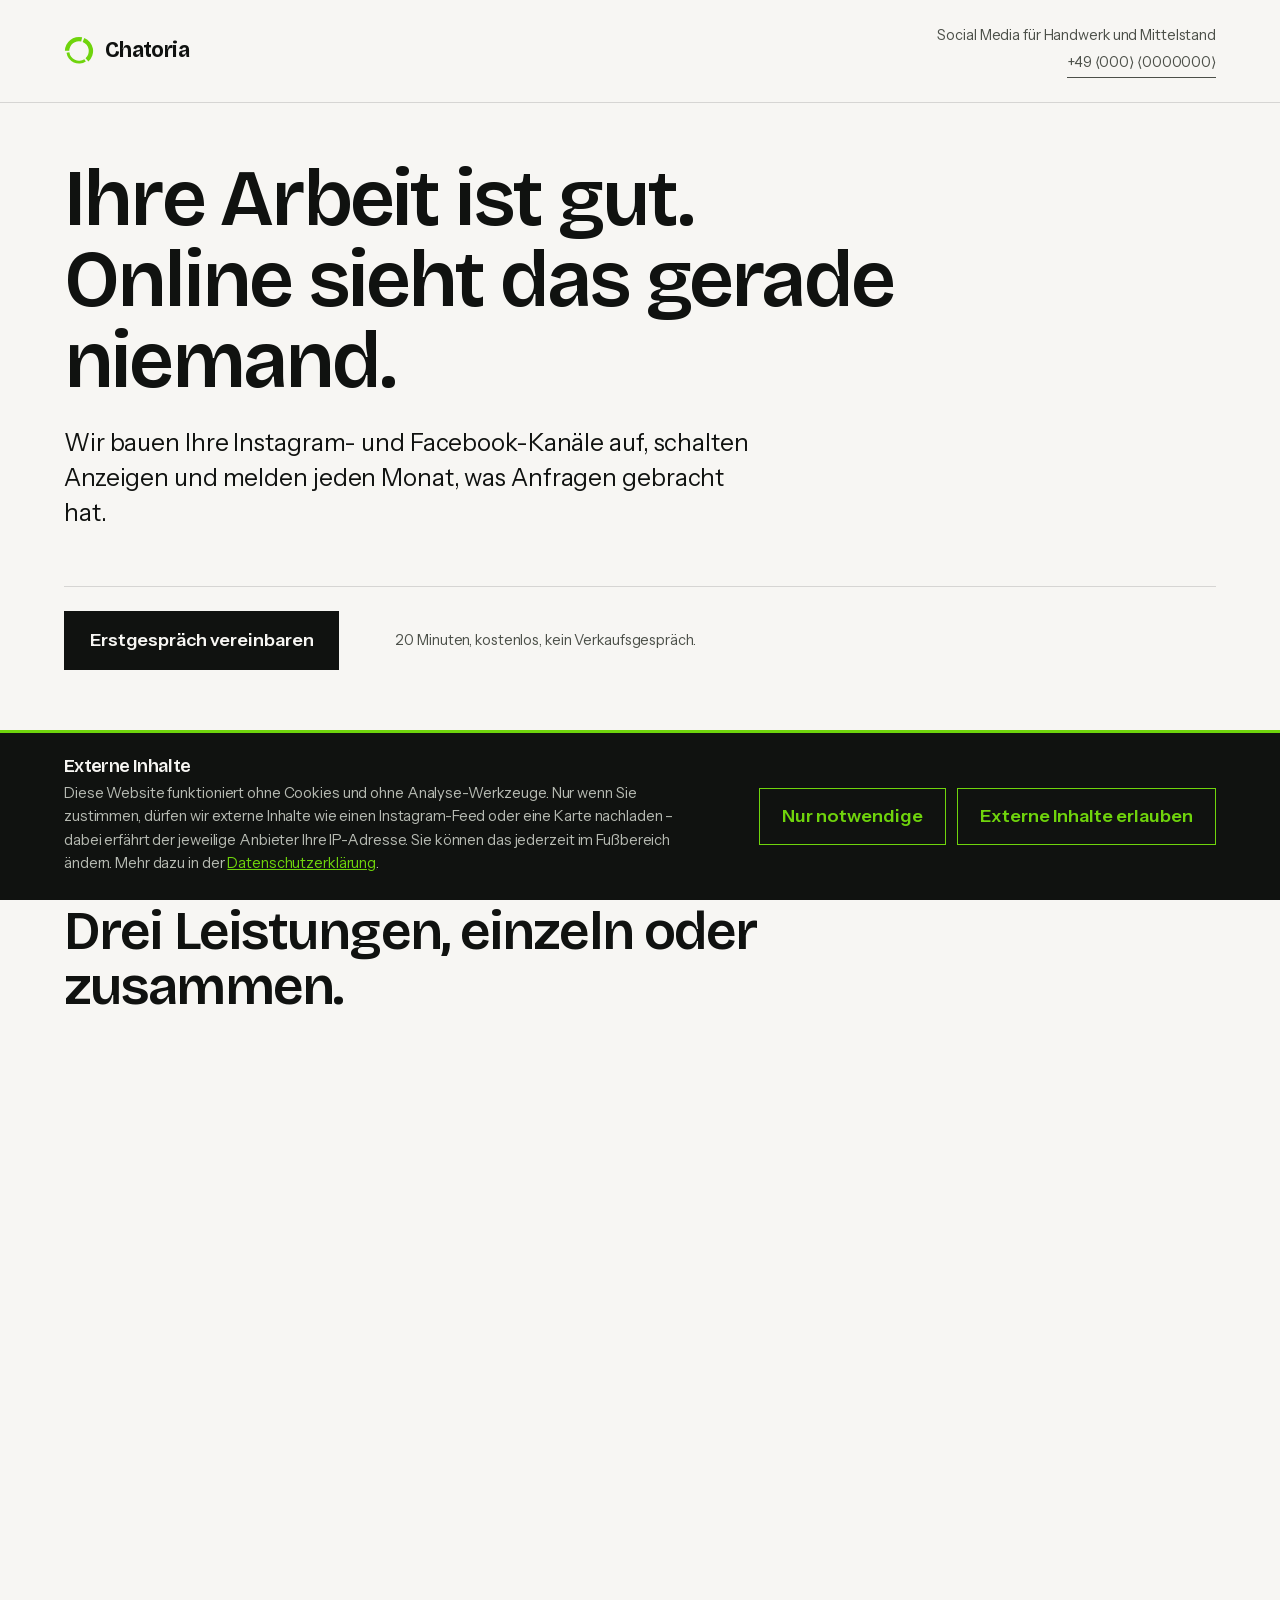
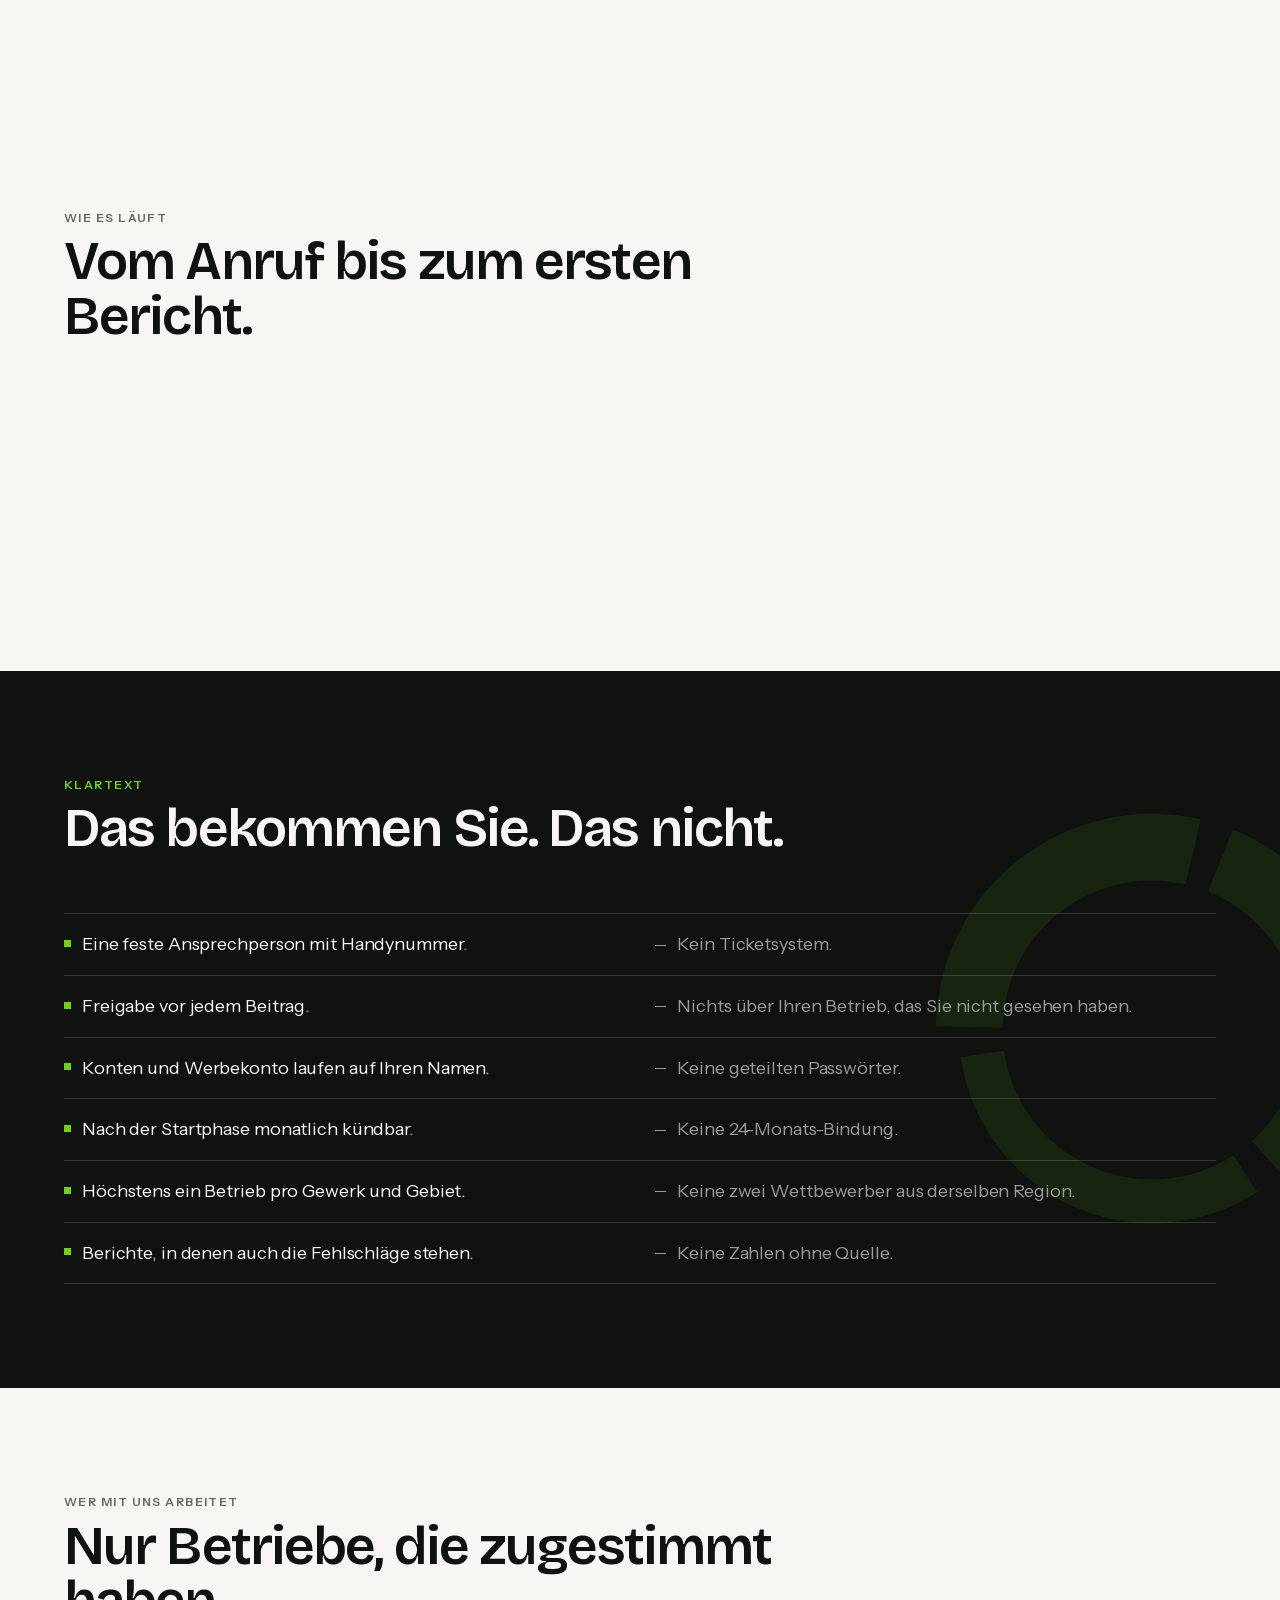
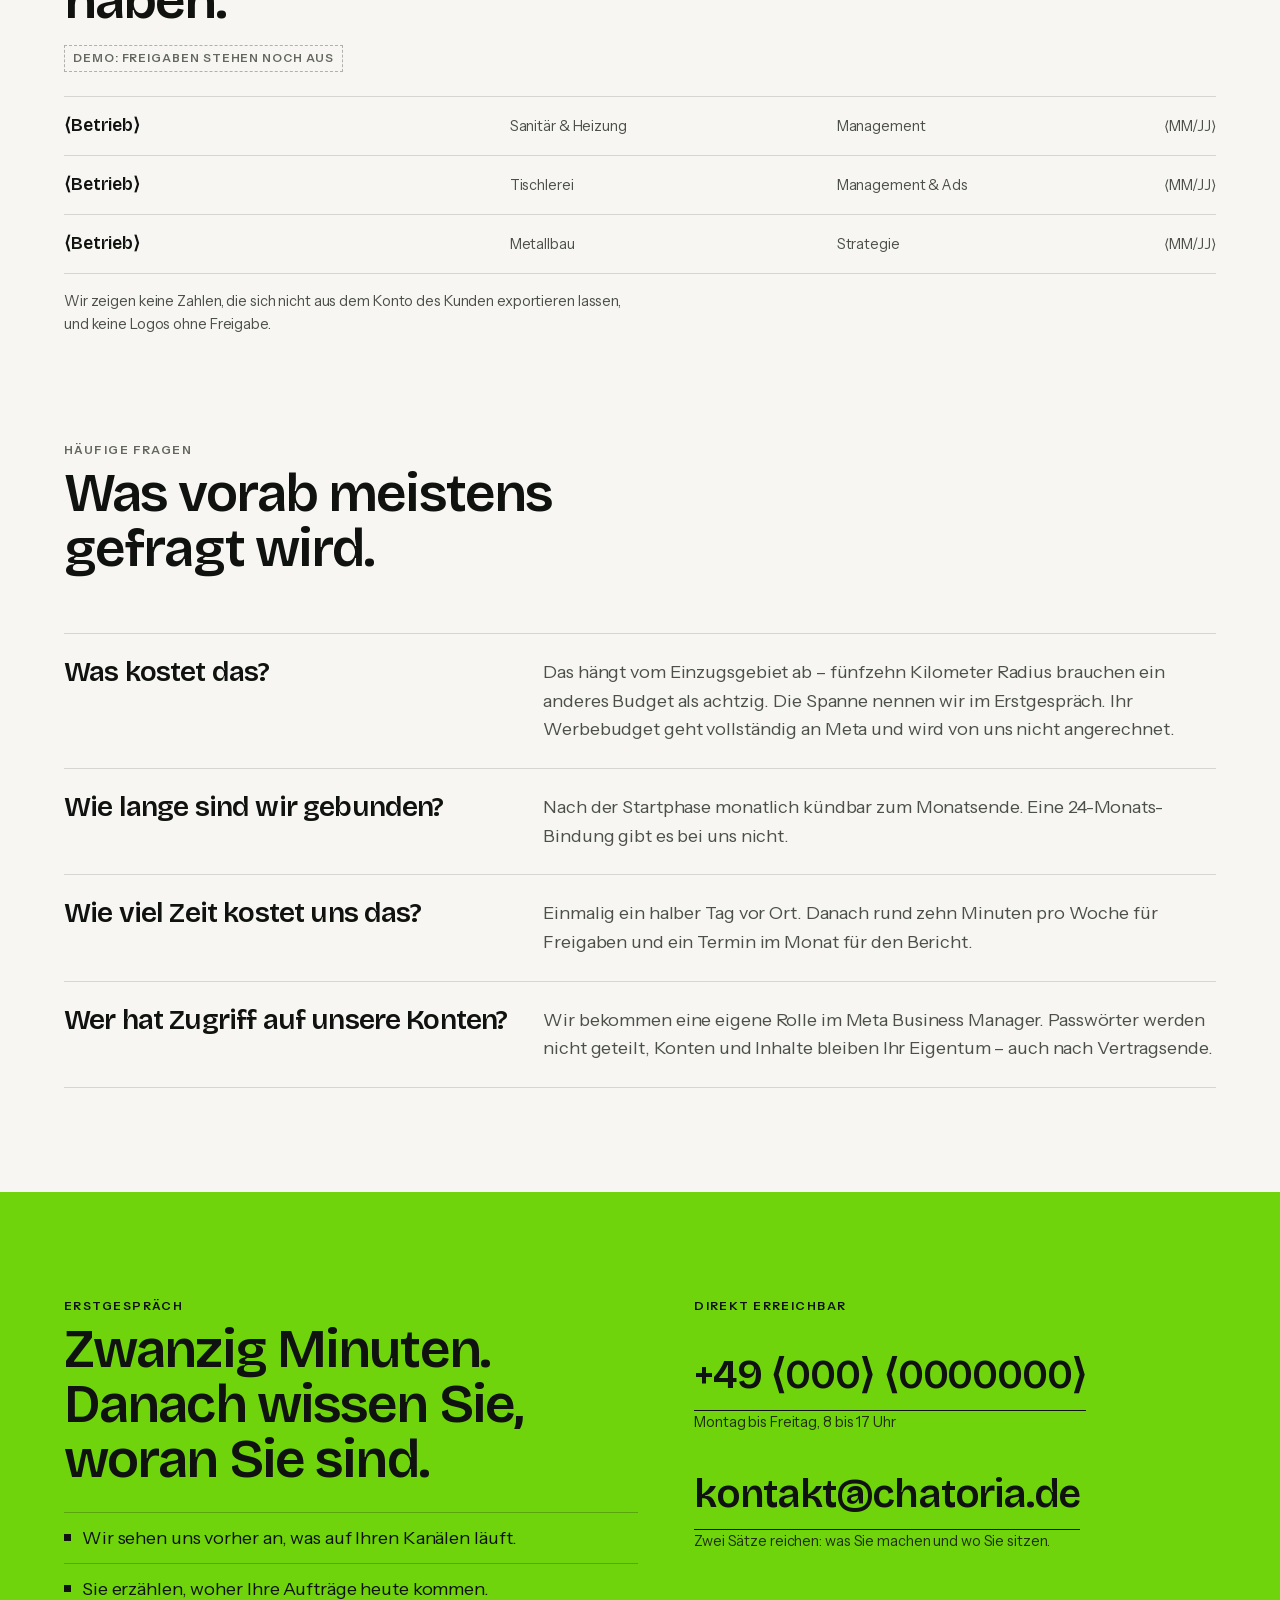
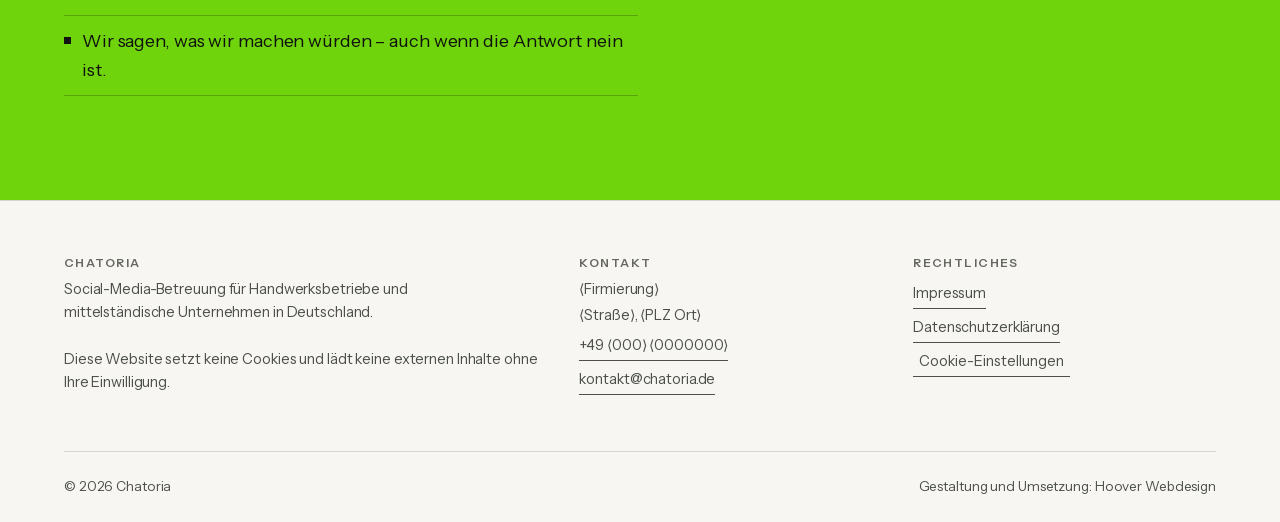
==== commit ff552c43: "Demo-Stand 2026-08-23 18:57" ====
--- a/index.html
+++ b/index.html
@@ -3,26 +3,35 @@
 <head>
 <meta charset="utf-8">
 <meta name="viewport" content="width=device-width, initial-scale=1, viewport-fit=cover">
-<title>Social-Media-Betreuung für Handwerk und Mittelstand | Chatoria</title>
-<meta name="description" content="Chatoria baut Instagram- und Facebook-Kanäle für Betriebe auf: Redaktionsplan, Produktion, Anzeigen und ein Monatsbericht, der Anfragen zeigt statt Likes.">
+
+<!-- Sicherheitsrichtlinie: die Seite laedt ausschliesslich eigene Dateien.
+     Wird spaeter ein externer Inhalt eingebunden (Instagram, Karte), muss
+     hier frame-src um die jeweilige Domain ergaenzt werden — sonst blockt
+     die Richtlinie ihn auch nach erteilter Einwilligung.
+     Hinweis: frame-ancestors und HSTS wirken nur als HTTP-Header; die
+     kann GitHub Pages nicht setzen. -->
+<meta http-equiv="Content-Security-Policy" content="default-src 'self'; script-src 'self'; style-src 'self'; img-src 'self' data:; font-src 'self'; connect-src 'none'; object-src 'none'; frame-src 'none'; base-uri 'self'; form-action 'self'">
+<meta name="referrer" content="strict-origin-when-cross-origin">
+
+<title>Social Media für Handwerk und Mittelstand | Chatoria</title>
+<meta name="description" content="Chatoria betreut Instagram- und Facebook-Kanäle für Betriebe: Planung, Produktion, Anzeigen. Feste Ansprechperson, monatlich kündbar nach der Startphase.">
 <link rel="canonical" href="https://www.chatoria.de/">
 <meta name="robots" content="index, follow, max-image-preview:large">
-<meta name="theme-color" content="#F4F2ED">
-<meta name="author" content="Chatoria">
+<meta name="theme-color" content="#F7F6F3">
 
 <meta property="og:type" content="website">
 <meta property="og:locale" content="de_DE">
 <meta property="og:site_name" content="Chatoria">
-<meta property="og:title" content="Ihr Betrieb liefert gute Arbeit ab. Online sieht das gerade niemand.">
-<meta property="og:description" content="Social-Media-Betreuung für Handwerk und Mittelstand. Feste Ansprechperson, Freigabe vor jedem Beitrag, monatlich kündbar nach der Startphase.">
+<meta property="og:title" content="Ihre Arbeit ist gut. Online sieht das gerade niemand.">
+<meta property="og:description" content="Social-Media-Betreuung für Handwerk und Mittelstand. Feste Ansprechperson, Freigabe vor jedem Beitrag.">
 <meta property="og:url" content="https://www.chatoria.de/">
 <meta property="og:image" content="https://www.chatoria.de/assets/img/og.png">
 <meta name="twitter:card" content="summary_large_image">
 
-<link rel="icon" href="data:image/svg+xml,%3Csvg xmlns='http://www.w3.org/2000/svg' viewBox='0 0 100 100'%3E%3Crect width='100' height='100' fill='%2314160F'/%3E%3Cg fill='%236FD40C' transform='translate(50 50) scale(.82) translate(-50 -50)'%3E%3Cpath d='M67.61 6.42A47 47 0 0 1 81.45 84.93L71.75 74.15A32.5 32.5 0 0 0 62.17 19.87Z'/%3E%3Cpath d='M72.87 85.22A42 42 0 0 1 8.41 55.85L17.82 54.52A32.5 32.5 0 0 0 67.7 77.26Z'/%3E%3Cpath d='M3.01 49.18A47 47 0 0 1 60.57 4.2L57.31 18.33A32.5 32.5 0 0 0 17.5 49.43Z'/%3E%3C/g%3E%3C/svg%3E">
-<link rel="preload" href="assets/fonts/newsreader-latin.woff2" as="font" type="font/woff2" crossorigin>
-<link rel="preload" href="assets/fonts/schibsted-latin.woff2" as="font" type="font/woff2" crossorigin>
-<link rel="stylesheet" href="assets/css/style.css?v=20260821">
+<link rel="icon" href="data:image/svg+xml,%3Csvg xmlns='http://www.w3.org/2000/svg' viewBox='0 0 100 100'%3E%3Crect width='100' height='100' fill='%23101210'/%3E%3Cg fill='%236FD40C' transform='translate(50 50) scale(.82) translate(-50 -50)'%3E%3Cpath d='M67.61 6.42A47 47 0 0 1 81.45 84.93L71.75 74.15A32.5 32.5 0 0 0 62.17 19.87Z'/%3E%3Cpath d='M72.87 85.22A42 42 0 0 1 8.41 55.85L17.82 54.52A32.5 32.5 0 0 0 67.7 77.26Z'/%3E%3Cpath d='M3.01 49.18A47 47 0 0 1 60.57 4.2L57.31 18.33A32.5 32.5 0 0 0 17.5 49.43Z'/%3E%3C/g%3E%3C/svg%3E">
+<link rel="preload" href="assets/fonts/bricolage-latin.woff2" as="font" type="font/woff2" crossorigin>
+<link rel="preload" href="assets/fonts/instrument-latin.woff2" as="font" type="font/woff2" crossorigin>
+<link rel="stylesheet" href="assets/css/style.css?v=20260822">
 
 <script type="application/ld+json">
 {
@@ -32,36 +41,18 @@
       "@type": "ProfessionalService",
       "@id": "https://www.chatoria.de/#org",
       "name": "Chatoria",
-      "description": "Agentur für Social-Media-Betreuung: Aufbau und Betreuung von Instagram- und Facebook-Kanälen, Social Media Advertising sowie Positionierung und Strategie für Handwerksbetriebe und mittelständische Unternehmen in Deutschland.",
+      "description": "Agentur für Social-Media-Betreuung: Aufbau und Betreuung von Instagram- und Facebook-Kanälen, Werbeanzeigen sowie Positionierung für Handwerksbetriebe und mittelständische Unternehmen in Deutschland.",
       "url": "https://www.chatoria.de/",
       "email": "kontakt@chatoria.de",
       "telephone": "+49-000-0000000",
-      "address": {
-        "@type": "PostalAddress",
-        "streetAddress": "Musterstraße 1",
-        "postalCode": "00000",
-        "addressLocality": "Musterstadt",
-        "addressCountry": "DE"
-      },
+      "address": { "@type": "PostalAddress", "streetAddress": "Musterstraße 1", "postalCode": "00000", "addressLocality": "Musterstadt", "addressCountry": "DE" },
       "areaServed": { "@type": "Country", "name": "Deutschland" },
-      "knowsAbout": [
-        "Social Media Management",
-        "Social Media Advertising",
-        "Instagram für Handwerksbetriebe",
-        "Facebook-Werbeanzeigen",
-        "Content-Planung",
-        "Redaktionsplan",
-        "Positionierung",
-        "Leadgenerierung",
-        "Mitarbeitergewinnung über Social Media"
-      ],
       "hasOfferCatalog": {
-        "@type": "OfferCatalog",
-        "name": "Leistungen",
+        "@type": "OfferCatalog", "name": "Leistungen",
         "itemListElement": [
-          { "@type": "Offer", "itemOffered": { "@type": "Service", "name": "Social Media Management", "description": "Betreuung und professioneller Aufbau der Kanäle inklusive Content-Planung und Strategie." } },
-          { "@type": "Offer", "itemOffered": { "@type": "Service", "name": "Social Media Advertising", "description": "Gezielte Werbekampagnen auf Instagram und Facebook für Reichweite, Anfragen und neue Kunden." } },
-          { "@type": "Offer", "itemOffered": { "@type": "Service", "name": "Wachstum & Strategie", "description": "Individuelle Strategien zur Positionierung, Kundengewinnung und nachhaltigen Steigerung der Online-Präsenz." } }
+          { "@type": "Offer", "itemOffered": { "@type": "Service", "name": "Social Media Management", "description": "Aufbau und Betreuung der Kanäle inklusive Content-Planung und Strategie." } },
+          { "@type": "Offer", "itemOffered": { "@type": "Service", "name": "Social Media Advertising", "description": "Werbekampagnen auf Instagram und Facebook für Reichweite, Anfragen und neue Kunden." } },
+          { "@type": "Offer", "itemOffered": { "@type": "Service", "name": "Wachstum & Strategie", "description": "Positionierung, Kundengewinnung und nachhaltige Steigerung der Online-Präsenz." } }
         ]
       }
     },
@@ -69,12 +60,10 @@
       "@type": "FAQPage",
       "@id": "https://www.chatoria.de/#faq",
       "mainEntity": [
-        { "@type": "Question", "name": "Was kostet das ungefähr?", "acceptedAnswer": { "@type": "Answer", "text": "Was ein sinnvolles Monatsbudget ist, hängt vom Einzugsgebiet ab – ein Betrieb mit fünfzehn Kilometer Radius braucht ein anderes Budget als einer mit achtzig. Wir nennen die Spanne im Erstgespräch, nicht auf der Website. Getrennt davon läuft Ihr Werbebudget: Es geht vollständig an Meta und wird von uns nicht angerechnet." } },
-        { "@type": "Question", "name": "Wie lange sind wir gebunden?", "acceptedAnswer": { "@type": "Answer", "text": "Es gibt eine Startphase – lang genug, dass Audit, Plan und die ersten Produktionen aufgehen. Danach ist monatlich zum Monatsende kündbar. Eine 24-Monats-Bindung gibt es bei uns nicht." } },
-        { "@type": "Question", "name": "Wer hat Zugriff auf unsere Konten?", "acceptedAnswer": { "@type": "Answer", "text": "Sie geben uns über den Meta Business Manager eine eigene Rolle in Ihrem Konto. Passwörter werden nicht geteilt. Werbekonto und Kanäle laufen auf Ihren Namen – Sie bleiben Eigentümer, auch nach Vertragsende. Den Zugang entziehen Sie jederzeit selbst, ohne uns zu fragen." } },
-        { "@type": "Question", "name": "Wie viel Zeit kostet uns das?", "acceptedAnswer": { "@type": "Answer", "text": "Einmalig einen halben Tag vor Ort für Fotos und Videos. Danach rund zehn Minuten pro Woche für Freigaben und einen Termin im Monat für den Bericht. Alles andere liegt bei uns." } },
-        { "@type": "Question", "name": "Wann sehen wir Ergebnisse?", "acceptedAnswer": { "@type": "Answer", "text": "Vor Woche 5 gibt es keine belastbaren Zahlen. Wer Ihnen in Woche 2 Ergebnisse verspricht, misst etwas anderes – zum Beispiel Reichweite, die niemand angefragt hat. Ab dem zweiten Monatsbericht lässt sich ein Verlauf lesen." } },
-        { "@type": "Question", "name": "Was passiert mit unseren Daten?", "acceptedAnswer": { "@type": "Answer", "text": "Wir schließen einen Auftragsverarbeitungsvertrag nach Art. 28 DSGVO, bevor wir das erste Mal auf ein Konto zugreifen. Ihre Inhalte und Zugänge werden ausschließlich für Ihr Konto verwendet. Diese Website selbst lädt keine externen Ressourcen und setzt keine Cookies." } }
+        { "@type": "Question", "name": "Was kostet das?", "acceptedAnswer": { "@type": "Answer", "text": "Das hängt vom Einzugsgebiet ab. Die Spanne nennen wir im Erstgespräch. Ihr Werbebudget geht vollständig an Meta und wird von uns nicht angerechnet." } },
+        { "@type": "Question", "name": "Wie lange sind wir gebunden?", "acceptedAnswer": { "@type": "Answer", "text": "Nach der Startphase monatlich kündbar zum Monatsende. Eine 24-Monats-Bindung gibt es nicht." } },
+        { "@type": "Question", "name": "Wie viel Zeit kostet uns das?", "acceptedAnswer": { "@type": "Answer", "text": "Einmalig ein halber Tag vor Ort, danach rund zehn Minuten pro Woche für Freigaben und ein Termin im Monat." } },
+        { "@type": "Question", "name": "Wer hat Zugriff auf unsere Konten?", "acceptedAnswer": { "@type": "Answer", "text": "Wir bekommen eine eigene Rolle im Meta Business Manager. Passwörter werden nicht geteilt, die Konten laufen auf Ihren Namen." } }
       ]
     }
   ]
@@ -82,623 +71,235 @@
 </script>
 </head>
 <body>
-<a class="skip-link" href="#inhalt">Zum Inhalt springen</a>
-
-<!-- Kolumnentitel: keine Menuezeile, sondern der laufende Titel wie im Magazin -->
-<div class="kolumne" id="kolumne">
-  <div class="schiff kolumne__innen">
-    <p class="kolumne__titel" id="kolumnentitel" aria-hidden="true"><span>I — Aufmacher</span></p>
-    <div class="kolumne__rechts">
-      <button type="button" class="link" id="verzeichnis-auf" aria-haspopup="dialog">Inhalt</button>
-      <a class="link" href="#erstgespraech">Erstgespräch</a>
-    </div>
-    <div class="kolumne__balken" id="fortschritt"></div>
-    <p class="sr-only" id="fortschritt-text" aria-live="off">Lesefortschritt</p>
-  </div>
-</div>
-
-<dialog class="verzeichnis" id="verzeichnis" aria-label="Inhaltsverzeichnis">
-  <div class="schiff verzeichnis__innen">
-    <div class="verzeichnis__kopf">
-      <h2 class="display" style="font-size:clamp(1.8rem,4vw,3rem)">Inhalt</h2>
-      <button type="button" class="verzeichnis__zu link" id="verzeichnis-zu" aria-label="Verzeichnis schließen">Schließen</button>
-    </div>
-    <ul class="verzeichnis__liste">
-      <li><a href="#aufmacher"><span class="verzeichnis__nr">I</span><span><span class="verzeichnis__titel">Aufmacher</span><br><span class="meta">Worum es geht, in vier Zeilen.</span></span></a></li>
-      <li><a href="#befund"><span class="verzeichnis__nr">II</span><span><span class="verzeichnis__titel">Der Befund</span><br><span class="meta">Wie Anfragen heute entstehen und woran es in den meisten Betrieben hängt.</span></span></a></li>
-      <li><a href="#leistungen"><span class="verzeichnis__nr">III</span><span><span class="verzeichnis__titel">Leistungen</span><br><span class="meta">Social Media Management, Social Media Advertising, Wachstum &amp; Strategie.</span></span></a></li>
-      <li><a href="#ablauf"><span class="verzeichnis__nr">IV</span><span><span class="verzeichnis__titel">Ablauf</span><br><span class="meta">Woche 0 bis monatlich. Und wie viele Minuten davon bei Ihnen liegen.</span></span></a></li>
-      <li><a href="#belege"><span class="verzeichnis__nr">V</span><span><span class="verzeichnis__titel">Belege</span><br><span class="meta">Betrieb, Branche, bezogene Leistung, Zeitraum. Und woran wir uns messen lassen.</span></span></a></li>
-      <li><a href="#klartext"><span class="verzeichnis__nr">VI</span><span><span class="verzeichnis__titel">Klartext</span><br><span class="meta">Das bekommen Sie. Das bekommen Sie nicht.</span></span></a></li>
-      <li><a href="#fragen"><span class="verzeichnis__nr">VII</span><span><span class="verzeichnis__titel">Fragen</span><br><span class="meta">Preis, Laufzeit, Zuständigkeit, Kündigung.</span></span></a></li>
-      <li><a href="#team"><span class="verzeichnis__nr">VIII</span><span><span class="verzeichnis__titel">Wer dahintersteht</span><br><span class="meta">Menschen, Rahmen, Datenverarbeitung.</span></span></a></li>
-      <li><a href="#erstgespraech"><span class="verzeichnis__nr">IX</span><span><span class="verzeichnis__titel">Erstgespräch</span><br><span class="meta">Zwanzig Minuten, kostenlos, kein Verkaufsgespräch.</span></span></a></li>
-    </ul>
-  </div>
-</dialog>
-
-<main id="inhalt">
-
-<!-- ========== I — Titelkopf und Aufmacher ========== -->
-<header class="kopf schiff" id="titelkopf">
-  <div class="zeitungskopf">
-    <p class="wortmarke">Chatoria<span class="sr-only">, Agentur für Social Media in Deutschland. Startseite.</span></p>
-    <p class="zeitungskopf__zeile">Agentur für Social Media · B2B · Deutschland</p>
-  </div>
-
-  <div class="aufmacher raster beobachten" id="aufmacher">
-    <div class="aufmacher__titel">
-      <h1>
-        <span class="zeile"><span style="--i:0">Ihr Betrieb liefert</span></span>
-        <span class="zeile"><span style="--i:1">gute&nbsp;Arbeit ab. Online</span></span>
-        <span class="zeile"><span style="--i:2">sieht das gerade <span class="marker" id="marker">niemand</span>.</span></span>
-      </h1>
-    </div>
-    <div class="aufmacher__seite">
-      <p class="vorspann"><span class="initial" aria-hidden="true">W</span><span class="sr-only">W</span>ir bauen Social-Media-Kanäle für Handwerk und Mittelstand auf, schalten Anzeigen, die Anfragen bringen, und zeigen jeden Monat, was gewirkt hat. Feste Ansprechperson, keine Ticketnummer.</p>
-      <div class="aufmacher__kontakt">
-        <p class="label">Direkt erreichbar</p>
-        <a class="link link--gross" href="tel:+490000000000">+49 ⟨000⟩ ⟨0000000⟩</a>
-        <a class="link link--gross" href="mailto:kontakt@chatoria.de">kontakt@chatoria.de</a>
-        <p class="meta" style="margin-top:8px">Montag bis Freitag, 8 bis 17 Uhr</p>
-        <p style="margin-top:24px"><a class="link" href="#erstgespraech"><strong>Erstgespräch vereinbaren →</strong></a></p>
-      </div>
-    </div>
-    <div class="aufmacher__leer" aria-hidden="true"></div>
+<a class="skip" href="#inhalt">Zum Inhalt springen</a>
+
+<header class="breit">
+  <div class="kopfleiste">
+    <a class="logo" href="#inhalt" aria-label="Chatoria, Startseite">
+      <svg viewBox="0 0 100 100" aria-hidden="true">
+        <path d="M67.61 6.42A47 47 0 0 1 81.45 84.93L71.75 74.15A32.5 32.5 0 0 0 62.17 19.87Z"/>
+        <path d="M72.87 85.22A42 42 0 0 1 8.41 55.85L17.82 54.52A32.5 32.5 0 0 0 67.7 77.26Z"/>
+        <path d="M3.01 49.18A47 47 0 0 1 60.57 4.2L57.31 18.33A32.5 32.5 0 0 0 17.5 49.43Z"/>
+      </svg>
+      <span>Chatoria</span>
+    </a>
+    <p class="klein">Social Media für Handwerk und Mittelstand<br>
+      <a class="link" href="tel:+490000000000">+49 ⟨000⟩ ⟨0000000⟩</a></p>
   </div>
 </header>
 
-<!-- ========== II — Der Befund ========== -->
-<section class="abschnitt schiff beobachten" id="befund" data-kolumne="II — Der Befund" aria-labelledby="befund-titel">
-  <div class="raster">
-    <div class="kopfmarke">
-      <div class="stufe"><i></i><i></i><b></b></div>
-      <p class="kicker">II — Der Befund</p>
-    </div>
-    <div class="befund__paar"><div class="befund__text">
-      <h2 id="befund-titel">Zwischen Empfehlung und Auftrag liegt heute ein Blick aufs Handy.</h2>
-    </div></div>
-
-    <div class="befund__paar tritt-ein" style="margin-top:24px">
-      <aside class="befund__notiz">Die Empfehlung bringt den Namen. Das Handy entscheidet, ob daraus ein Anruf wird.</aside>
-      <div class="befund__text fliess">
-        <p>Eine Empfehlung ist immer noch der beste Weg zu einem neuen Auftrag. Nur endet sie nicht mehr beim Anruf. Wer Ihren Namen hört, tippt ihn ein – und sieht, was Google, Instagram und Facebook über Sie ausgeben. Diese zwei Minuten entscheiden mit, ob angerufen wird. Sie finden nicht auf Ihrer Website statt, sondern dort, wo ohnehin schon gescrollt wird.</p>
-      </div>
-      <div class="befund__rand" aria-hidden="true"></div>
-    </div>
-
-    <div class="befund__paar tritt-ein">
-      <aside class="befund__notiz">Kein Profil ist neutral. Ein totes Profil ist ein Einwand.</aside>
-      <div class="befund__text fliess">
-        <p>Ein Kanal, auf dem seit acht Monaten nichts passiert ist, beantwortet diese Frage falsch. Er sagt nicht „keine Zeit“, er sagt „hier ist niemand mehr“. Ein leeres Profil ist unauffällig. Ein totes Profil ist ein Argument gegen Sie – und es steht direkt neben Ihrem Namen.</p>
-      </div>
-      <div class="befund__rand" aria-hidden="true"></div>
-    </div>
-
-    <div class="befund__paar">
-      <div class="befund__text fliess">
-        <p>Reichweite ist deshalb die falsche erste Frage. Ein Beitrag, der weit außerhalb Ihres Einzugsgebiets gesehen wird, hat Ihnen nichts gebracht außer einer Zahl im Bericht. Was zählt, ist die Anfrage: Anruf, Nachricht, ausgefülltes Formular. Alles davor ist Zwischenstand, kein Ergebnis.</p>
-      </div>
-      <div class="befund__rand" aria-hidden="true"></div>
-    </div>
-
-    <div class="befund__paar tritt-ein">
-      <aside class="befund__notiz">Material kommt aus dem Betrieb. Alles andere ist unsere Arbeit.</aside>
-      <div class="befund__text fliess">
-        <p>Was ein Betrieb selbst leisten kann, ist genau der Teil, den nur er leisten kann: Zugang zur Baustelle, zur Werkstatt, zum fertigen Ergebnis. Fünf Minuten Video vom Einbau, ein kurzes Telefonat, eine fachliche Korrektur, wenn wir etwas falsch benennen. Was er nicht nebenbei leisten kann, ist der Rest – Planung, Schnitt, Text, Veröffentlichung, Anzeigenkonto, Auswertung.</p>
-        <p>Mehr ist der Befund nicht. Kein Trend, keine Geheimformel. Nur die Frage, was jemand sieht, der Sie gerade zum ersten Mal nachschlägt.</p>
-      </div>
-      <div class="befund__rand" aria-hidden="true"></div>
-    </div>
-
-    <!-- Selbstcheck -->
-    <div class="check">
-      <h2 style="font-size:clamp(1.5rem,3vw,2.2rem)">Wo stehen Sie gerade?</h2>
-      <p class="meta" style="margin-top:8px;max-width:52ch">Sechs Aussagen. Kreuzen Sie an, was auf Ihren Betrieb zutrifft – oder lesen Sie sie einfach als Liste.</p>
-      <ul class="check__liste" id="check">
-        <li><label class="check__zeile"><input type="checkbox"><span class="check__box" aria-hidden="true"></span><span>Unser letzter Beitrag ist älter als vier Wochen.</span></label></li>
-        <li><label class="check__zeile"><input type="checkbox"><span class="check__box" aria-hidden="true"></span><span>Wir wissen nicht, wie viele Anfragen im letzten Monat über Instagram oder Facebook kamen.</span></label></li>
-        <li><label class="check__zeile"><input type="checkbox"><span class="check__box" aria-hidden="true"></span><span>Fotos und Videos entstehen zufällig, wenn jemand daran denkt.</span></label></li>
-        <li><label class="check__zeile"><input type="checkbox"><span class="check__box" aria-hidden="true"></span><span>Wir haben schon einmal Geld für Anzeigen ausgegeben und nie erfahren, was dabei herauskam.</span></label></li>
-        <li><label class="check__zeile"><input type="checkbox"><span class="check__box" aria-hidden="true"></span><span>Für die Kanäle ist bei uns jemand zuständig, der eigentlich etwas anderes zu tun hat.</span></label></li>
-        <li><label class="check__zeile"><input type="checkbox"><span class="check__box" aria-hidden="true"></span><span>Wenn uns jemand nachschlägt, wüssten wir nicht genau, was er findet.</span></label></li>
-      </ul>
-      <p class="check__ergebnis" id="check-ergebnis" aria-live="polite">Noch nichts angekreuzt. Die Liste allein ist schon eine Bestandsaufnahme.</p>
-    </div>
-  </div>
-</section>
-
-<!-- ========== III — Leistungen ========== -->
-<section class="schiff beobachten" id="leistungen" data-kolumne="III — Leistungen" aria-labelledby="leistungen-titel">
-  <div class="raster" style="padding-top:72px">
-    <div class="kopfmarke">
-      <div class="stufe"><i></i><i></i><b></b></div>
-      <p class="kicker">III — Leistungen</p>
-    </div>
-    <div class="befund__text" style="grid-column:1 / 9">
-      <h2 id="leistungen-titel">Drei Leistungen. Einzeln buchbar, meistens greifen sie ineinander.</h2>
-      <p class="vorspann" style="margin-top:24px;max-width:56ch">Alle drei laufen über Ihre eigenen Konten, alle drei enden in einem Monatsbericht. Wir fangen selten mit allen dreien gleichzeitig an.</p>
-    </div>
-  </div>
-</section>
-
-<section class="bahn beobachten" id="management" aria-labelledby="l1">
-  <div class="schiff raster">
-    <div class="bahn__ring">
-      <svg class="ring" viewBox="0 0 100 100" aria-hidden="true">
+<main id="inhalt">
+
+  <!-- Aufmacher: linksbündig, kein zentrierter Hero -->
+  <section class="breit aufmacher">
+    <h1>Ihre Arbeit ist gut. Online sieht das gerade niemand.</h1>
+    <p class="gross">Wir bauen Ihre Instagram- und Facebook-Kanäle auf, schalten Anzeigen und melden jeden Monat, was Anfragen gebracht hat.</p>
+    <div class="aufmacher__zeile">
+      <a class="knopf" href="#kontakt">Erstgespräch vereinbaren</a>
+      <p class="klein">20 Minuten, kostenlos, kein Verkaufsgespräch.</p>
+    </div>
+  </section>
+
+  <!-- Leistungen: keine Karten, drei breite Zeilen -->
+  <section class="breit block" id="leistungen" aria-labelledby="l-titel">
+    <div class="kopfgruppe kopfgruppe--mittel"><p class="marke">Was wir machen</p>
+    <h2 id="l-titel">Drei Leistungen, einzeln oder zusammen.</h2>
+
+    </div>
+    <div class="leistung auf liste">
+      <svg class="leistung__ring" viewBox="0 0 100 100" aria-hidden="true">
         <path class="seg seg--an" d="M67.61 6.42A47 47 0 0 1 81.45 84.93L71.75 74.15A32.5 32.5 0 0 0 62.17 19.87Z"/>
         <path class="seg" d="M72.87 85.22A42 42 0 0 1 8.41 55.85L17.82 54.52A32.5 32.5 0 0 0 67.7 77.26Z"/>
         <path class="seg" d="M3.01 49.18A47 47 0 0 1 60.57 4.2L57.31 18.33A32.5 32.5 0 0 0 17.5 49.43Z"/>
       </svg>
-      <span class="sr-only">Leistung eins von drei</span>
-    </div>
-    <p class="bahn__nr zahl" aria-hidden="true">01</p>
-    <div class="bahn__haupt">
-      <h3 id="l1">Social Media Management</h3>
-      <div class="bahn__text fliess">
-        <p>Wir übernehmen den Kanal vollständig: Plan, Produktion, Veröffentlichung, Antworten. Sie behalten die Freigabe und liefern das, was nur aus dem Betrieb kommen kann – Zugang zur Baustelle und zum fertigen Ergebnis.</p>
-      </div>
-    </div>
-    <div class="bahn__liste">
-      <p class="label">Was konkret passiert</p>
-      <dl class="dl">
-        <div class="dl__zeile"><dt>Kanalaudit</dt><dd>Bestandsaufnahme von Profil, bisherigen Beiträgen und Einstellungen.</dd></div>
-        <div class="dl__zeile"><dt>Redaktionsplan</dt><dd>Feste Formate pro Woche, einen Monat im Voraus.</dd></div>
-        <div class="dl__zeile"><dt>Produktion &amp; Veröffentlichung</dt><dd>Schnitt, Text, Untertitel, Termin.</dd></div>
-        <div class="dl__zeile"><dt>Community-Antworten</dt><dd>Kommentare und Nachrichten, werktags.</dd></div>
-        <div class="dl__zeile"><dt>Monatsbericht</dt><dd>Drei Zahlen, die zu Anfragen führen. Und was nicht funktioniert hat.</dd></div>
-      </dl>
-    </div>
-
-    <!-- Artefakt: Redaktionsplan -->
-    <div class="plan">
-      <h4 class="label">So sieht ein Monat aus</h4>
-      <div class="plan__raster" role="table" aria-label="Beispielhafter Redaktionsplan über vier Wochen">
-        <div class="plan__zelle plan__kopf" role="columnheader"></div>
-        <div class="plan__zelle plan__kopf" role="columnheader">Mo</div>
-        <div class="plan__zelle plan__kopf" role="columnheader">Di</div>
-        <div class="plan__zelle plan__kopf" role="columnheader">Mi</div>
-        <div class="plan__zelle plan__kopf" role="columnheader">Do</div>
-        <div class="plan__zelle plan__kopf" role="columnheader">Fr</div>
-        <div class="plan__zelle plan__kopf" role="columnheader">Sa</div>
-        <div class="plan__zelle plan__kopf" role="columnheader">So</div>
-
-        <div class="plan__woche" role="rowheader">W 1</div>
-        <div class="plan__zelle"><span class="chip chip--voll">Reel: Einbau</span></div>
-        <div class="plan__zelle"></div>
-        <div class="plan__zelle"><span class="chip chip--voll">Foto: Team bei der Arbeit</span></div>
-        <div class="plan__zelle"><span class="chip chip--kontur">Freigabe Wochenplan</span></div>
-        <div class="plan__zelle"><span class="chip chip--voll">Story: Werkstatt</span></div>
-        <div class="plan__zelle"></div>
-        <div class="plan__zelle"></div>
-
-        <div class="plan__woche" role="rowheader">W 2</div>
-        <div class="plan__zelle"><span class="chip chip--voll">Beitrag: abgeschlossenes Projekt</span></div>
-        <div class="plan__zelle"><span class="chip chip--kontur">Fotos von der Baustelle</span></div>
-        <div class="plan__zelle"></div>
-        <div class="plan__zelle"><span class="chip chip--voll">Reel: vorher / nachher</span></div>
-        <div class="plan__zelle"><span class="chip chip--kontur">Freigabe Anzeigenmotiv</span></div>
-        <div class="plan__zelle"></div>
-        <div class="plan__zelle"></div>
-
-        <div class="plan__woche" role="rowheader">W 3</div>
-        <div class="plan__zelle"><span class="chip chip--voll">Beitrag: häufige Kundenfrage</span></div>
-        <div class="plan__zelle"></div>
-        <div class="plan__zelle"><span class="chip chip--voll">Story: kurze Umfrage</span></div>
-        <div class="plan__zelle"><span class="chip chip--kontur">15 Min. Telefonat</span></div>
-        <div class="plan__zelle"><span class="chip chip--voll">Beitrag: neue Mitarbeiterin</span></div>
-        <div class="plan__zelle"></div>
-        <div class="plan__zelle"></div>
-
-        <div class="plan__woche" role="rowheader">W 4</div>
-        <div class="plan__zelle"><span class="chip chip--voll">Reel: Werkzeug erklärt</span></div>
-        <div class="plan__zelle"></div>
-        <div class="plan__zelle"><span class="chip chip--voll">Foto: Detail</span></div>
-        <div class="plan__zelle"><span class="chip chip--kontur">Freigabe Wochenplan</span></div>
-        <div class="plan__zelle"><span class="chip chip--voll">Monatsbericht</span></div>
-        <div class="plan__zelle"></div>
-        <div class="plan__zelle"></div>
-      </div>
-      <p class="legende">
-        <span><i class="voll" aria-hidden="true"></i> Grün gefüllt: das liefern wir.</span>
-        <span><i class="kontur" aria-hidden="true"></i> Nur Kontur: das brauchen wir von Ihnen.</span>
-      </p>
-      <p class="quelle">Schematische Darstellung eines typischen Monats, keine Messwerte.</p>
-    </div>
-  </div>
-</section>
-
-<section class="bahn bahn--gespiegelt beobachten" id="advertising" aria-labelledby="l2">
-  <div class="schiff raster">
-    <div class="bahn__ring">
-      <svg class="ring" viewBox="0 0 100 100" aria-hidden="true">
+      <div>
+        <h3>Social Media Management</h3>
+        <p>Wir übernehmen den Kanal komplett. Sie liefern nur, was aus dem Betrieb kommen muss – und geben frei.</p>
+      </div>
+      <ul>
+        <li>Redaktionsplan</li><li>Produktion</li><li>Veröffentlichung</li><li>Antworten</li><li>Monatsbericht</li>
+      </ul>
+    </div>
+
+    <div class="leistung auf">
+      <svg class="leistung__ring" viewBox="0 0 100 100" aria-hidden="true">
         <path class="seg" d="M67.61 6.42A47 47 0 0 1 81.45 84.93L71.75 74.15A32.5 32.5 0 0 0 62.17 19.87Z"/>
         <path class="seg seg--an" d="M72.87 85.22A42 42 0 0 1 8.41 55.85L17.82 54.52A32.5 32.5 0 0 0 67.7 77.26Z"/>
         <path class="seg" d="M3.01 49.18A47 47 0 0 1 60.57 4.2L57.31 18.33A32.5 32.5 0 0 0 17.5 49.43Z"/>
       </svg>
-      <span class="sr-only">Leistung zwei von drei</span>
-    </div>
-    <p class="bahn__nr zahl" aria-hidden="true">02</p>
-    <div class="bahn__haupt">
-      <h3 id="l2">Social Media Advertising</h3>
-      <div class="bahn__text fliess">
-        <p>Anzeigen auf Instagram und Facebook, ausgerichtet auf Ihr Einzugsgebiet und ausgewertet nach Anfragen. Das Werbebudget geht vollständig an Meta und läuft über Ihr eigenes Werbekonto.</p>
-      </div>
-    </div>
-    <div class="bahn__liste">
-      <p class="label">Was konkret passiert</p>
-      <dl class="dl">
-        <div class="dl__zeile"><dt>Zielgruppenaufbau</dt><dd>Radius, Alter, Interessen – auf Ihr Gebiet zugeschnitten.</dd></div>
-        <div class="dl__zeile"><dt>Anzeigenmotive</dt><dd>Mehrere Varianten, damit man vergleichen kann.</dd></div>
-        <div class="dl__zeile"><dt>Budgetsteuerung</dt><dd>Umschichten auf das, was Anfragen bringt.</dd></div>
-        <div class="dl__zeile"><dt>Leadstrecke</dt><dd>Vom Klick bis zur Nachricht, ohne Umwege.</dd></div>
-        <div class="dl__zeile"><dt>Auswertung</dt><dd>Nach Anfragen, nicht nach Likes.</dd></div>
-      </dl>
-    </div>
-
-    <!-- Artefakt: Trichter als Tabelle -->
-    <div class="trichter">
-      <h4 class="label">Drei Stufen, drei Messgrößen</h4>
-      <table>
-        <thead>
-          <tr><th scope="col">Stufe</th><th scope="col">Was dort passiert</th><th scope="col">Woran wir messen</th></tr>
-        </thead>
-        <tbody>
-          <tr>
-            <td data-kopf="Stufe"><span class="stufe-nr"><span class="balken" style="width:64px;height:12px" aria-hidden="true"></span><span class="zahl">1 · Aufmerksamkeit</span></span></td>
-            <td data-kopf="Was dort passiert">Ihre Anzeige läuft im festgelegten Radius um Ihren Standort.</td>
-            <td data-kopf="Woran wir messen">Aufrufe und Reichweite im Einzugsgebiet</td>
-          </tr>
-          <tr>
-            <td data-kopf="Stufe"><span class="stufe-nr"><span class="balken" style="width:64px;height:6px" aria-hidden="true"></span><span class="zahl">2 · Interesse</span></span></td>
-            <td data-kopf="Was dort passiert">Wer stehen bleibt, klickt auf die Anzeige oder sieht sich das Profil an.</td>
-            <td data-kopf="Woran wir messen">Klicks und Profilbesuche</td>
-          </tr>
-          <tr>
-            <td data-kopf="Stufe"><span class="stufe-nr"><span class="balken" style="width:64px;height:3px" aria-hidden="true"></span><span class="zahl">3 · Anfrage</span></span></td>
-            <td data-kopf="Was dort passiert">Anruf, Nachricht oder ausgefülltes Formular.</td>
-            <td data-kopf="Woran wir messen">Anfragen und Kosten pro Anfrage</td>
-          </tr>
-        </tbody>
-      </table>
-      <p class="quelle">Was wir nicht messen: Follower ohne Kaufabsicht.</p>
-      <p class="quelle">Quelle für alle Kampagnenzahlen: Meta Werbeanzeigenmanager, Werbekonto des Kunden.</p>
-    </div>
-  </div>
-</section>
-
-<section class="bahn beobachten" id="strategie" aria-labelledby="l3">
-  <div class="schiff raster">
-    <div class="bahn__ring">
-      <svg class="ring" viewBox="0 0 100 100" aria-hidden="true">
+      <div>
+        <h3>Social Media Advertising</h3>
+        <p>Anzeigen in Ihrem Einzugsgebiet, ausgewertet nach Anfragen statt nach Likes. Das Budget läuft über Ihr eigenes Werbekonto.</p>
+      </div>
+      <ul>
+        <li>Zielgruppen</li><li>Motive</li><li>Budgetsteuerung</li><li>Auswertung</li>
+      </ul>
+    </div>
+
+    <div class="leistung auf">
+      <svg class="leistung__ring" viewBox="0 0 100 100" aria-hidden="true">
         <path class="seg" d="M67.61 6.42A47 47 0 0 1 81.45 84.93L71.75 74.15A32.5 32.5 0 0 0 62.17 19.87Z"/>
         <path class="seg" d="M72.87 85.22A42 42 0 0 1 8.41 55.85L17.82 54.52A32.5 32.5 0 0 0 67.7 77.26Z"/>
         <path class="seg seg--an" d="M3.01 49.18A47 47 0 0 1 60.57 4.2L57.31 18.33A32.5 32.5 0 0 0 17.5 49.43Z"/>
       </svg>
-      <span class="sr-only">Leistung drei von drei</span>
-    </div>
-    <p class="bahn__nr zahl" aria-hidden="true">03</p>
-    <div class="bahn__haupt">
-      <h3 id="l3">Wachstum &amp; Strategie</h3>
-      <div class="bahn__text fliess">
-        <p>Die Frage vor allen anderen: Wofür soll Ihr Betrieb im Netz stehen, und für wen? Daraus folgt, welcher Kanal überhaupt sinnvoll ist – manchmal ist die Antwort, einen wegzulassen.</p>
-      </div>
-    </div>
-    <div class="bahn__liste">
-      <p class="label">Was konkret passiert</p>
-      <dl class="dl">
-        <div class="dl__zeile"><dt>Positionierungsgespräch</dt><dd>Woher kommen Ihre Aufträge heute wirklich?</dd></div>
-        <div class="dl__zeile"><dt>Wettbewerbsblick</dt><dd>Was machen vergleichbare Betriebe in Ihrem Umkreis?</dd></div>
-        <div class="dl__zeile"><dt>Quartalsziele</dt><dd>Realistisch, überprüfbar, schriftlich.</dd></div>
-        <div class="dl__zeile"><dt>Kanalentscheidung</dt><dd>Lieber einer konsequent als vier halbherzig.</dd></div>
-        <div class="dl__zeile"><dt>Nachsteuerung</dt><dd>Was nicht wirkt, wird beendet, nicht schöngerechnet.</dd></div>
-      </dl>
-    </div>
-  </div>
-</section>
-
-<!-- ========== IV — Ablauf ========== -->
-<section class="abschnitt schiff beobachten" id="ablauf" data-kolumne="IV — Ablauf" aria-labelledby="ablauf-titel">
-  <div class="raster">
-    <div class="kopfmarke">
-      <div class="stufe"><i></i><i></i><b></b></div>
-      <p class="kicker">IV — Ablauf</p>
-    </div>
-    <div style="grid-column:1 / 9">
-      <h2 id="ablauf-titel">Woche 0 bis Monatsbericht.</h2>
-      <p class="vorspann" style="margin-top:24px;max-width:56ch">Damit Sie vorher wissen, was auf Sie zukommt – und ab wann Zahlen überhaupt etwas aussagen.</p>
-    </div>
-  </div>
-</section>
-
-<div class="register beobachten">
-  <div class="schiff">
-    <div class="register__band">
-      <div class="register__feld">
-        <p class="register__zeit">Woche 0</p>
-        <h3 class="register__titel">Erstgespräch</h3>
-        <p class="register__text">Zwanzig Minuten am Telefon oder per Video. Wir sehen uns vorher Ihre Kanäle an. Danach sagen wir, ob es passt – auch wenn die Antwort nein ist.</p>
-        <p class="register__aufwand">Für Sie heißt das: ein Termin, 20 Min.</p>
-      </div>
-      <div class="register__feld">
-        <p class="register__zeit">Woche 1–2</p>
-        <h3 class="register__titel">Audit und Plan</h3>
-        <p class="register__text">Bestandsaufnahme Ihrer Kanäle, Zielgruppe, Redaktionsplan für den ersten Monat. Dazu ein Termin vor Ort für Fotos und Videos.</p>
-        <p class="register__aufwand">Für Sie heißt das: ein halber Tag vor Ort, einmalig.</p>
-      </div>
-      <div class="register__feld">
-        <p class="register__zeit">ab Woche 3</p>
-        <h3 class="register__titel">Umsetzung</h3>
-        <p class="register__text">Produktion, Freigabe, Veröffentlichung. Anzeigen gehen live, sobald die ersten Motive freigegeben sind.</p>
-        <p class="register__aufwand">Für Sie heißt das: rund 10 Min. pro Woche.</p>
-      </div>
-      <div class="register__feld">
-        <p class="register__zeit">monatlich</p>
-        <h3 class="register__titel">Auswertung</h3>
-        <p class="register__text">Ein Bericht, drei Zahlen, die zählen, und die Nachsteuerung für den Folgemonat.</p>
-        <p class="register__aufwand">Für Sie heißt das: ein Termin im Monat, 20 Min.</p>
-      </div>
-    </div>
-  </div>
-</div>
-
-<section class="schiff beobachten" aria-labelledby="aufwand-titel">
-  <div class="raster" style="padding-top:24px">
-    <div class="fliess" style="grid-column:1 / 9">
-      <p class="quelle" style="font-size:.95rem;color:var(--tinte-2)">Vor Woche 5 gibt es keine belastbaren Zahlen. Wer Ihnen in Woche 2 Ergebnisse verspricht, misst etwas anderes.</p>
-    </div>
-    <div class="paare">
-      <h2 id="aufwand-titel" style="font-size:clamp(1.5rem,3vw,2.2rem)">Was wir übernehmen. Was bei Ihnen bleibt.</h2>
-      <div class="paar paar__kopf" style="margin-top:24px" aria-hidden="true">
-        <p class="label">Was wir übernehmen</p>
-        <p class="label">Was bei Ihnen bleibt</p>
-      </div>
-      <div class="paar"><p class="paar__ja">Ideen, Themen und Redaktionsplan</p><p class="paar__nein">Freigabe per Klick, rund 10 Min. pro Woche</p></div>
-      <div class="paar"><p class="paar__ja">Fotos und Videos vor Ort</p><p class="paar__nein">Ein Ansprechpartner, der uns auf die Baustelle lässt</p></div>
-      <div class="paar"><p class="paar__ja">Texte, Untertitel, Hashtags</p><p class="paar__nein">Fachliche Korrektur, wenn wir etwas falsch benennen</p></div>
-      <div class="paar"><p class="paar__ja">Anzeigenkonto, Zielgruppen, Budgetsteuerung</p><p class="paar__nein">Freigabe des Monatsbudgets</p></div>
-      <div class="paar"><p class="paar__ja">Monatsbericht und Nachsteuerung</p><p class="paar__nein">Ein Termin im Monat, 20 Min.</p></div>
-      <p class="summe">Ihr Aufwand im laufenden Monat: rund eine Stunde, plus die Zeit, die Sie uns auf der Baustelle geben.</p>
-    </div>
-  </div>
-</section>
-
-<!-- ========== V — Belege ========== -->
-<section class="abschnitt schiff beobachten" id="belege" data-kolumne="V — Belege" aria-labelledby="belege-titel">
-  <div class="raster">
-    <div class="kopfmarke">
-      <div class="stufe"><i></i><i></i><b></b></div>
-      <p class="kicker">V — Belege</p>
-    </div>
-    <div style="grid-column:1 / 9">
-      <h2 id="belege-titel">Wer mit uns arbeitet.</h2>
-      <p class="vorspann" style="margin-top:24px;max-width:56ch">Wir nennen hier nur Betriebe, die der Nennung schriftlich zugestimmt haben. Deshalb ist die Liste kurz – und richtig.</p>
-      <p style="margin-top:24px"><span class="platzhalter">Demo-Stand: noch keine Freigaben erteilt</span></p>
-    </div>
-
-    <div class="satzregister">
-      <div class="satzregister__zeile satzregister__kopf" aria-hidden="true">
-        <p class="label">Betrieb</p><p class="label">Branche</p><p class="label">Bezogene Leistung</p><p class="label" style="text-align:right">Zeitraum</p>
-      </div>
-      <div class="satzregister__zeile">
-        <p class="satzregister__betrieb">⟨Betrieb, Name nach Freigabe⟩</p>
-        <p class="meta">Sanitär, Heizung, Klima</p>
-        <p class="meta">Social Media Management</p>
-        <p class="satzregister__zeit">⟨MM/JJ⟩</p>
-      </div>
-      <div class="satzregister__zeile">
-        <p class="satzregister__betrieb">⟨Betrieb, Name nach Freigabe⟩</p>
-        <p class="meta">Tischlerei und Innenausbau</p>
-        <p class="meta">Management und Advertising</p>
-        <p class="satzregister__zeit">⟨MM/JJ⟩</p>
-      </div>
-      <div class="satzregister__zeile">
-        <p class="satzregister__betrieb">⟨Betrieb, Name nach Freigabe⟩</p>
-        <p class="meta">Metallbau und Zulieferung</p>
-        <p class="meta">Wachstum &amp; Strategie</p>
-        <p class="satzregister__zeit">⟨MM/JJ⟩</p>
-      </div>
-      <p class="haltung">Wir zeigen keine Zahlen, die wir nicht aus dem Konto des Kunden exportieren können, und keine Logos ohne Freigabe.</p>
-    </div>
-
-    <!-- Messregister -->
-    <div class="messregister">
-      <h2 style="font-size:clamp(1.5rem,3vw,2.2rem)">Worauf wir uns festlegen lassen.</h2>
-      <p class="meta" style="margin-top:8px;max-width:60ch">Bevor eine Zahl auf dieser Seite steht, gilt: Wir sagen, was sie bedeutet, woher sie kommt und wie oft wir sie erheben.</p>
-      <div class="messregister__zeile messregister__kopf" style="margin-top:24px" aria-hidden="true">
-        <p class="label">Begriff</p><p class="label">Definition, Quelle, Takt</p>
-      </div>
-      <div class="messregister__zeile">
-        <p class="messregister__begriff">Anfragen</p>
-        <div><p>Anruf, Nachricht oder ausgefülltes Formular, das aus einem Beitrag oder einer Anzeige kommt.</p><p class="quelle">Quelle: Meta Werbeanzeigenmanager und Ihre eigene Zählung im Büro · monatlich</p></div>
-      </div>
-      <div class="messregister__zeile">
-        <p class="messregister__begriff">Kosten pro Anfrage</p>
-        <div><p>Ausgegebenes Werbebudget geteilt durch die Zahl der Anfragen im selben Zeitraum.</p><p class="quelle">Quelle: Meta Werbeanzeigenmanager, Werbekonto des Kunden · monatlich</p></div>
-      </div>
-      <div class="messregister__zeile">
-        <p class="messregister__begriff">Profilbesuche</p>
-        <div><p>Aufrufe Ihres Instagram- oder Facebook-Profils, ausgelöst aus Beiträgen oder Anzeigen.</p><p class="quelle">Quelle: Meta Business Suite, Konto des Kunden · monatlich</p></div>
-      </div>
-    </div>
-  </div>
-</section>
-
-<!-- ========== VI — Klartext ========== -->
-<section class="abschnitt schiff beobachten" id="klartext" data-kolumne="VI — Klartext" aria-labelledby="klartext-titel">
-  <div class="raster">
-    <div class="kopfmarke">
-      <div class="stufe"><i></i><i></i><b></b></div>
-      <p class="kicker">VI — Klartext</p>
-    </div>
-    <div style="grid-column:1 / 9;margin-bottom:24px">
-      <h2 id="klartext-titel">Das bekommen Sie. Das bekommen Sie nicht.</h2>
-    </div>
-    <div class="klartext">
-      <div class="klartext__paar klartext__kopf" aria-hidden="true">
-        <p class="label">Das bekommen Sie</p><p class="label">Das bekommen Sie nicht</p>
-      </div>
-      <div class="klartext__paar"><p class="paar__ja">Eine feste Ansprechperson mit Handynummer.</p><p class="paar__nein">Kein Ticketsystem.</p></div>
-      <div class="klartext__paar"><p class="paar__ja">Freigabe vor jedem Beitrag.</p><p class="paar__nein">Keine Beiträge über Ihren Betrieb, die Sie nicht gesehen haben.</p></div>
-      <div class="klartext__paar"><p class="paar__ja">Einen Monatsbericht mit drei Zahlen, die zu Anfragen führen.</p><p class="paar__nein">Keine Screenshot-Sammlung ohne Aussage.</p></div>
-      <div class="klartext__paar"><p class="paar__ja">Werbekonto und Kanäle laufen auf Ihren Namen.</p><p class="paar__nein">Keine geteilten Passwörter – Zugriff ausschließlich über den Meta Business Manager.</p></div>
-      <div class="klartext__paar"><p class="paar__ja">Nach der Startphase monatlich kündbar.</p><p class="paar__nein">Keine 24-Monats-Bindung.</p></div>
-      <div class="klartext__paar"><p class="paar__ja">Höchstens ein Betrieb pro Gewerk und Einzugsgebiet.</p><p class="paar__nein">Keine zwei Wettbewerber aus derselben Region.</p></div>
-      <div class="klartext__paar"><p class="paar__ja">Berichte, in denen auch steht, was nicht funktioniert hat.</p><p class="paar__nein">Keine Berichte, die nur Erfolge zeigen.</p></div>
-      <div class="klartext__paar"><p class="paar__ja">Wir sagen ab, wenn wir nicht liefern können.</p><p class="paar__nein">Keine Versprechen über Reichweite in Zahlen.</p></div>
-    </div>
-
-    <div class="absage">
-      <h2 style="font-size:clamp(1.5rem,3vw,2.2rem)">Wann wir nicht der Richtige sind.</h2>
-      <p class="meta" style="margin-top:8px">Drei Fälle, in denen wir im Erstgespräch absagen.</p>
-      <div class="absage__fall" style="margin-top:24px">
-        <p class="absage__nr" aria-hidden="true">1</p>
-        <div><h3 style="font-size:1.4rem">Aus dem Betrieb kommt kein Material.</h3><p style="margin-top:8px;color:var(--tinte-2)">Wenn niemand bei Ihnen zehn Minuten Zeit hat, um uns auf die Baustelle oder in die Werkstatt zu lassen, entsteht nichts, was den Unterschied macht. Bilder aus einer Datenbank sehen aus wie Bilder aus einer Datenbank.</p></div>
-      </div>
-      <div class="absage__fall">
-        <p class="absage__nr" aria-hidden="true">2</p>
-        <div><h3 style="font-size:1.4rem">Ergebnisse werden in vier Wochen erwartet.</h3><p style="margin-top:8px;color:var(--tinte-2)">Der Aufbau eines Kanals braucht länger. Wenn der Druck so hoch ist, ist Werbung mit Budget der ehrlichere Weg – oder ein ganz anderer Kanal.</p></div>
-      </div>
-      <div class="absage__fall">
-        <p class="absage__nr" aria-hidden="true">3</p>
-        <div><h3 style="font-size:1.4rem">Gemessen werden soll die Followerzahl.</h3><p style="margin-top:8px;color:var(--tinte-2)">Follower kann man kaufen. Anfragen nicht. Wenn die Followerzahl die Zielgröße bleibt, arbeiten wir aneinander vorbei.</p></div>
-      </div>
-    </div>
-  </div>
-</section>
-
-<!-- ========== VII — Fragen ========== -->
-<section class="abschnitt schiff beobachten" id="fragen" data-kolumne="VII — Fragen" aria-labelledby="fragen-titel">
-  <div class="raster">
-    <div class="kopfmarke">
-      <div class="stufe"><i></i><i></i><b></b></div>
-      <p class="kicker">VII — Fragen</p>
-    </div>
-    <div style="grid-column:1 / 9;margin-bottom:24px">
-      <h2 id="fragen-titel">Fragen, die vor dem ersten Gespräch kommen.</h2>
-    </div>
-    <div class="fragen">
-      <div class="frage"><h3 class="frage__f">„Was kostet das ungefähr?“</h3><p class="frage__a">Was ein sinnvolles Monatsbudget ist, hängt vom Einzugsgebiet ab – ein Betrieb mit fünfzehn Kilometer Radius braucht ein anderes Budget als einer mit achtzig. Wir nennen die Spanne im Erstgespräch, nicht auf der Website. Getrennt davon läuft Ihr Werbebudget: Es geht vollständig an Meta und wird von uns nicht angerechnet.</p></div>
-      <div class="frage"><h3 class="frage__f">„Wie lange sind wir gebunden?“</h3><p class="frage__a">Es gibt eine Startphase – lang genug, dass Audit, Plan und die ersten Produktionen aufgehen. Danach ist monatlich zum Monatsende kündbar. Eine 24-Monats-Bindung gibt es bei uns nicht.</p></div>
-      <div class="frage"><h3 class="frage__f">„Wer hat Zugriff auf unsere Konten?“</h3><p class="frage__a">Sie geben uns über den Meta Business Manager eine eigene Rolle in Ihrem Konto. Passwörter werden nicht geteilt. Werbekonto und Kanäle laufen auf Ihren Namen – Sie bleiben Eigentümer, auch nach Vertragsende. Den Zugang entziehen Sie jederzeit selbst, ohne uns zu fragen.</p></div>
-      <div class="frage"><h3 class="frage__f">„Wie viel Zeit kostet uns das?“</h3><p class="frage__a">Einmalig einen halben Tag vor Ort für Fotos und Videos. Danach rund zehn Minuten pro Woche für Freigaben und einen Termin im Monat für den Bericht. Alles andere liegt bei uns.</p></div>
-      <div class="frage"><h3 class="frage__f">„Wann sehen wir Ergebnisse?“</h3><p class="frage__a">Vor Woche 5 gibt es keine belastbaren Zahlen. Wer Ihnen in Woche 2 Ergebnisse verspricht, misst etwas anderes – zum Beispiel Reichweite, die niemand angefragt hat. Ab dem zweiten Monatsbericht lässt sich ein Verlauf lesen.</p></div>
-      <div class="frage"><h3 class="frage__f">„Was passiert mit unseren Daten?“</h3><p class="frage__a">Wir schließen einen Auftragsverarbeitungsvertrag nach Art. 28 DSGVO, bevor wir das erste Mal auf ein Konto zugreifen. Ihre Inhalte und Zugänge werden ausschließlich für Ihr Konto verwendet. Diese Website selbst lädt keine externen Ressourcen und setzt keine Cookies.</p></div>
-    </div>
-  </div>
-</section>
-
-<!-- ========== VIII — Die Farbseite ========== -->
-<section class="farbseite abschnitt beobachten" id="team" data-kolumne="VIII — Wer dahintersteht" aria-labelledby="team-titel">
-  <svg class="farbseite__ring" viewBox="0 0 100 100" aria-hidden="true">
-    <path d="M67.61 6.42A47 47 0 0 1 81.45 84.93L71.75 74.15A32.5 32.5 0 0 0 62.17 19.87Z"/>
-    <path d="M72.87 85.22A42 42 0 0 1 8.41 55.85L17.82 54.52A32.5 32.5 0 0 0 67.7 77.26Z"/>
-    <path d="M3.01 49.18A47 47 0 0 1 60.57 4.2L57.31 18.33A32.5 32.5 0 0 0 17.5 49.43Z"/>
-  </svg>
-  <div class="schiff raster">
-    <div class="kopfmarke">
-      <div class="stufe"><i></i><i></i><b></b></div>
-      <p class="kicker">VIII — Wer dahintersteht</p>
-    </div>
-    <div class="farbseite__text">
-      <h2 id="team-titel">Wer an Ihrem Konto arbeitet.</h2>
-      <div class="fliess" style="margin-top:24px">
-        <p>Chatoria ist klein, und das ist eine Entscheidung. An Ihrem Konto arbeitet dieselbe Person, die im Erstgespräch am Telefon war – vom Redaktionsplan bis zum Monatsbericht. Sie bekommen ihre Durchwahl und ihre Handynummer, nicht eine Sammeladresse.</p>
-        <p>Wir betreuen bewusst nur eine begrenzte Zahl von Kunden gleichzeitig. Der Grund ist unspektakulär: Wer zwanzig Konten nebenher führt, produziert für alle dasselbe. Und wir nehmen höchstens einen Betrieb pro Gewerk und Einzugsgebiet – wer bei uns ist, konkurriert nicht mit dem Nachbarn aus unserem eigenen Kundenstamm.</p>
-      </div>
-    </div>
-    <div class="farbseite__fakten">
-      <p class="label" style="color:inherit">Der Rahmen</p>
-      <dl class="dl">
-        <div class="dl__zeile"><dt>Sitz und Rechtsform</dt><dd>⟨Firmierung⟩, ⟨PLZ Ort⟩. Eingetragen im ⟨Register⟩, ⟨Nummer⟩.</dd></div>
-        <div class="dl__zeile"><dt>Ansprechperson</dt><dd>⟨Vor- und Nachname⟩, namentlich, von Anfang an.</dd></div>
-        <div class="dl__zeile"><dt>Sprache</dt><dd>Deutsch. Verträge, Berichte und Abstimmung.</dd></div>
-        <div class="dl__zeile"><dt>Erreichbarkeit</dt><dd>Montag bis Freitag, 8 bis 17 Uhr. Rückmeldung werktags kurzfristig.</dd></div>
-        <div class="dl__zeile"><dt>Einstieg</dt><dd>Erstgespräch, danach Audit und Plan. Erst dann ein Angebot.</dd></div>
-        <div class="dl__zeile"><dt>Laufzeit</dt><dd>Startphase ⟨Dauer⟩, danach monatlich kündbar zum Monatsende.</dd></div>
-        <div class="dl__zeile"><dt>Werbebudget</dt><dd>Geht vollständig an Meta. Wird von uns nicht angerechnet.</dd></div>
-        <div class="dl__zeile"><dt>Zugriff auf Ihre Konten</dt><dd>Eigene Rolle im Meta Business Manager Ihres Unternehmens. Keine geteilten Passwörter.</dd></div>
-        <div class="dl__zeile"><dt>Eigentum</dt><dd>Werbekonto, Kanäle und Inhalte laufen auf Ihren Namen. Auch nach Vertragsende.</dd></div>
-        <div class="dl__zeile"><dt>Auftragsverarbeitung</dt><dd>Vertrag nach Art. 28 DSGVO, unterschrieben vor dem ersten Zugriff.</dd></div>
-      </dl>
-    </div>
-  </div>
-</section>
-
-<!-- ========== IX — Erstgespräch ========== -->
-<section class="anruf abschnitt beobachten" id="erstgespraech" data-kolumne="IX — Erstgespräch" aria-labelledby="anruf-titel">
-  <div class="schiff raster" style="position:relative">
-    <div class="kopfmarke">
-      <div class="stufe"><i></i><i></i><b></b></div>
-      <p class="kicker">IX — Erstgespräch</p>
-    </div>
-    <div class="anruf__titel">
-      <h2 id="anruf-titel" style="font-size:clamp(2.2rem,7vw,6rem);line-height:1">Ein Gespräch. Zwanzig Minuten. Danach wissen Sie, woran Sie sind.</h2>
-    </div>
-    <div class="anruf__kontakt">
-      <p class="label" style="color:inherit">Direkt erreichbar</p>
-      <a class="link anruf__nummer" href="tel:+490000000000">+49 ⟨000⟩ ⟨0000000⟩</a>
-      <p class="meta" style="color:var(--tinte-2);margin-top:4px">Montag bis Freitag, 8 bis 17 Uhr. Es geht direkt jemand ran, der die Kanäle betreut.</p>
-      <a class="link anruf__nummer" style="margin-top:24px" href="mailto:kontakt@chatoria.de">kontakt@chatoria.de</a>
-      <p class="meta" style="color:var(--tinte-2);margin-top:4px">Zwei Sätze reichen: was Sie machen und wo Sie sitzen.</p>
-      <p class="anruf__hinweis">Erstgespräch, 20 Minuten, kostenlos.</p>
-    </div>
-    <div class="anruf__punkte">
-      <p class="label" style="color:inherit;margin-bottom:8px">Was im Erstgespräch passiert</p>
-      <p class="anruf__punkt">Wir sehen uns vorher an, was auf Ihren Kanälen läuft.</p>
-      <p class="anruf__punkt">Sie erzählen, woher Ihre Aufträge heute kommen.</p>
-      <p class="anruf__punkt">Wir sagen, was wir machen würden – und in welcher Reihenfolge.</p>
-      <p class="anruf__punkt">Sie bekommen eine Einschätzung, ob sich das für Ihren Betrieb rechnet. Auch wenn die Antwort nein ist.</p>
-    </div>
-  </div>
-</section>
+      <div>
+        <h3>Wachstum &amp; Strategie</h3>
+        <p>Wofür Ihr Betrieb online stehen soll – und welcher Kanal sich dafür überhaupt lohnt. Manchmal ist die Antwort: einer weniger.</p>
+      </div>
+      <ul>
+        <li>Positionierung</li><li>Wettbewerb</li><li>Quartalsziele</li><li>Nachsteuerung</li>
+      </ul>
+    </div>
+  </section>
+
+  <!-- Ablauf -->
+  <section class="breit block ohne-oben" id="ablauf" aria-labelledby="a-titel">
+    <div class="kopfgruppe kopfgruppe--eng"><p class="marke">Wie es läuft</p>
+    <h2 id="a-titel">Vom Anruf bis zum ersten Bericht.</h2>
+    </div>
+    <div class="ablauf auf liste">
+      <div class="schritt">
+        <p class="schritt__zeit">Erstgespräch</p>
+        <h3>Passt das?</h3>
+        <p>Zwanzig Minuten. Wir sehen uns vorher Ihre Kanäle an und sagen ehrlich, ob es sich lohnt.</p>
+      </div>
+      <div class="schritt">
+        <p class="schritt__zeit">Woche 1–2</p>
+        <h3>Plan und Termin</h3>
+        <p>Bestandsaufnahme, Zielgruppe, Redaktionsplan. Ein halber Tag vor Ort für Fotos und Videos.</p>
+      </div>
+      <div class="schritt">
+        <p class="schritt__zeit">Ab Woche 3</p>
+        <h3>Es läuft</h3>
+        <p>Wir produzieren und veröffentlichen, Sie geben frei. Anzeigen gehen live.</p>
+      </div>
+      <div class="schritt">
+        <p class="schritt__zeit">Monatlich</p>
+        <h3>Bericht</h3>
+        <p>Drei Zahlen, die zählen – und was nicht funktioniert hat. Dann steuern wir nach.</p>
+      </div>
+    </div>
+  </section>
+
+  <!-- Klartext auf dunkler Fläche: der Rhythmuswechsel der Seite -->
+  <section class="dunkel block" id="klartext" aria-labelledby="k-titel">
+    <svg class="dunkel__ring" viewBox="0 0 100 100" aria-hidden="true">
+      <path d="M67.61 6.42A47 47 0 0 1 81.45 84.93L71.75 74.15A32.5 32.5 0 0 0 62.17 19.87Z"/>
+      <path d="M72.87 85.22A42 42 0 0 1 8.41 55.85L17.82 54.52A32.5 32.5 0 0 0 67.7 77.26Z"/>
+      <path d="M3.01 49.18A47 47 0 0 1 60.57 4.2L57.31 18.33A32.5 32.5 0 0 0 17.5 49.43Z"/>
+    </svg>
+    <div class="breit gestapelt">
+      <div class="kopfgruppe kopfgruppe--mittel"><p class="marke">Klartext</p>
+      <h2 id="k-titel">Das bekommen Sie. Das nicht.</h2>
+      </div>
+      <div class="liste">
+        <div class="paar"><p class="paar__ja">Eine feste Ansprechperson mit Handynummer.</p><p class="paar__nein">Kein Ticketsystem.</p></div>
+        <div class="paar"><p class="paar__ja">Freigabe vor jedem Beitrag.</p><p class="paar__nein">Nichts über Ihren Betrieb, das Sie nicht gesehen haben.</p></div>
+        <div class="paar"><p class="paar__ja">Konten und Werbekonto laufen auf Ihren Namen.</p><p class="paar__nein">Keine geteilten Passwörter.</p></div>
+        <div class="paar"><p class="paar__ja">Nach der Startphase monatlich kündbar.</p><p class="paar__nein">Keine 24-Monats-Bindung.</p></div>
+        <div class="paar"><p class="paar__ja">Höchstens ein Betrieb pro Gewerk und Gebiet.</p><p class="paar__nein">Keine zwei Wettbewerber aus derselben Region.</p></div>
+        <div class="paar"><p class="paar__ja">Berichte, in denen auch die Fehlschläge stehen.</p><p class="paar__nein">Keine Zahlen ohne Quelle.</p></div>
+      </div>
+    </div>
+  </section>
+
+  <!-- Belege -->
+  <section class="breit block" id="belege" aria-labelledby="b-titel">
+    <div class="kopfgruppe kopfgruppe--weit"><p class="marke">Wer mit uns arbeitet</p>
+    <h2 id="b-titel">Nur Betriebe, die zugestimmt haben.</h2>
+    </div>
+    <p class="klein hinweis"><span class="platzhalter">Demo: Freigaben stehen noch aus</span></p>
+    <div class="liste--nah">
+      <div class="beleg"><strong>⟨Betrieb⟩</strong><span class="klein">Sanitär &amp; Heizung</span><span class="klein">Management</span><span class="klein">⟨MM/JJ⟩</span></div>
+      <div class="beleg"><strong>⟨Betrieb⟩</strong><span class="klein">Tischlerei</span><span class="klein">Management &amp; Ads</span><span class="klein">⟨MM/JJ⟩</span></div>
+      <div class="beleg"><strong>⟨Betrieb⟩</strong><span class="klein">Metallbau</span><span class="klein">Strategie</span><span class="klein">⟨MM/JJ⟩</span></div>
+    </div>
+    <p class="klein hinweis hinweis--breit">Wir zeigen keine Zahlen, die sich nicht aus dem Konto des Kunden exportieren lassen, und keine Logos ohne Freigabe.</p>
+  </section>
+
+  <!-- Fragen -->
+  <section class="breit block ohne-oben" id="fragen" aria-labelledby="f-titel">
+    <div class="kopfgruppe kopfgruppe--eng"><p class="marke">Häufige Fragen</p>
+    <h2 id="f-titel">Was vorab meistens gefragt wird.</h2>
+    </div>
+      <div class="liste">
+      <div class="frage"><h3>Was kostet das?</h3><p>Das hängt vom Einzugsgebiet ab – fünfzehn Kilometer Radius brauchen ein anderes Budget als achtzig. Die Spanne nennen wir im Erstgespräch. Ihr Werbebudget geht vollständig an Meta und wird von uns nicht angerechnet.</p></div>
+      <div class="frage"><h3>Wie lange sind wir gebunden?</h3><p>Nach der Startphase monatlich kündbar zum Monatsende. Eine 24-Monats-Bindung gibt es bei uns nicht.</p></div>
+      <div class="frage"><h3>Wie viel Zeit kostet uns das?</h3><p>Einmalig ein halber Tag vor Ort. Danach rund zehn Minuten pro Woche für Freigaben und ein Termin im Monat für den Bericht.</p></div>
+      <div class="frage"><h3>Wer hat Zugriff auf unsere Konten?</h3><p>Wir bekommen eine eigene Rolle im Meta Business Manager. Passwörter werden nicht geteilt, Konten und Inhalte bleiben Ihr Eigentum – auch nach Vertragsende.</p></div>
+    </div>
+  </section>
+
+  <!-- Kontakt -->
+  <section class="kontakt block" id="kontakt" aria-labelledby="c-titel">
+    <div class="breit kontakt__innen">
+      <div>
+        <div class="kopfgruppe kopfgruppe--eng"><p class="marke erbt">Erstgespräch</p>
+        <h2 id="c-titel">Zwanzig Minuten. Danach wissen Sie, woran Sie sind.</h2>
+        </div>
+    <div class="liste--nah">
+          <p class="kontakt__punkt">Wir sehen uns vorher an, was auf Ihren Kanälen läuft.</p>
+          <p class="kontakt__punkt">Sie erzählen, woher Ihre Aufträge heute kommen.</p>
+          <p class="kontakt__punkt">Wir sagen, was wir machen würden – auch wenn die Antwort nein ist.</p>
+        </div>
+      </div>
+      <div class="kontakt__wege">
+        <p class="marke erbt">Direkt erreichbar</p>
+        <p class="abstand-oben"><a class="link tel" href="tel:+490000000000">+49 ⟨000⟩ ⟨0000000⟩</a></p>
+        <p class="klein">Montag bis Freitag, 8 bis 17 Uhr</p>
+        <p class="liste--nah"><a class="link tel" href="mailto:kontakt@chatoria.de">kontakt@chatoria.de</a></p>
+        <p class="klein">Zwei Sätze reichen: was Sie machen und wo Sie sitzen.</p>
+      </div>
+    </div>
+  </section>
 
 </main>
 
-<!-- ========== Kolophon ========== -->
-<footer class="kolophon schiff">
-  <div class="raster">
-    <div class="kolophon__sp">
+<footer class="fuss breit">
+  <div class="fuss__reihe">
+    <div>
+      <h2>Chatoria</h2>
+      <p class="klein fuss-text">Social-Media-Betreuung für Handwerksbetriebe und mittelständische Unternehmen in Deutschland.</p>
+      <p class="klein abstand-oben">Diese Website setzt keine Cookies und lädt keine externen Inhalte ohne Ihre Einwilligung.</p>
+    </div>
+    <div>
       <h2>Kontakt</h2>
-      <p>⟨Firmierung⟩<br>⟨Straße und Hausnummer⟩<br>⟨PLZ Ort⟩</p>
-      <p style="margin-top:8px"><a class="link" href="tel:+490000000000">+49 ⟨000⟩ ⟨0000000⟩</a><br><a class="link" href="mailto:kontakt@chatoria.de">kontakt@chatoria.de</a></p>
-    </div>
-    <div class="kolophon__sp">
-      <h2>Leistungen</h2>
-      <ul>
-        <li><a class="link" href="#management">Social Media Management</a></li>
-        <li><a class="link" href="#advertising">Social Media Advertising</a></li>
-        <li><a class="link" href="#strategie">Wachstum &amp; Strategie</a></li>
-        <li><a class="link" href="#ablauf">Ablauf</a></li>
-        <li><a class="link" href="#fragen">Fragen</a></li>
-      </ul>
-    </div>
-    <div class="kolophon__sp">
+      <ul class="klein">
+        <li>⟨Firmierung⟩</li>
+        <li>⟨Straße⟩, ⟨PLZ Ort⟩</li>
+        <li><a class="link" href="tel:+490000000000">+49 ⟨000⟩ ⟨0000000⟩</a></li>
+        <li><a class="link" href="mailto:kontakt@chatoria.de">kontakt@chatoria.de</a></li>
+      </ul>
+    </div>
+    <div>
       <h2>Rechtliches</h2>
-      <ul>
+      <ul class="klein">
         <li><a class="link" href="impressum.html">Impressum</a></li>
         <li><a class="link" href="datenschutz.html">Datenschutzerklärung</a></li>
-      </ul>
-    </div>
-    <div class="kolophon__sp">
-      <h2>Chatoria</h2>
-      <p>Chatoria betreut Instagram- und Facebook-Kanäle für Handwerksbetriebe und mittelständische Unternehmen in Deutschland: Redaktionsplan, Produktion, Anzeigen und ein Monatsbericht, der auch zeigt, was nicht funktioniert hat.</p>
-      <p style="margin-top:8px">Diese Website lädt keine externen Ressourcen, setzt keine Cookies und verwendet keine Analyse-Skripte. Deshalb finden Sie hier auch kein Cookie-Banner.</p>
-    </div>
-    <div class="kolophon__fuss">
-      <span class="kolophon__marke">
-        <svg width="28" height="28" viewBox="0 0 100 100" aria-hidden="true" style="fill:var(--gruen)">
-          <path d="M67.61 6.42A47 47 0 0 1 81.45 84.93L71.75 74.15A32.5 32.5 0 0 0 62.17 19.87Z"/>
-          <path d="M72.87 85.22A42 42 0 0 1 8.41 55.85L17.82 54.52A32.5 32.5 0 0 0 67.7 77.26Z"/>
-          <path d="M3.01 49.18A47 47 0 0 1 60.57 4.2L57.31 18.33A32.5 32.5 0 0 0 17.5 49.43Z"/>
-        </svg>
-        Chatoria
-      </span>
-      <span>© 2026</span>
-    </div>
+        <li><button type="button" class="link" id="consent-neu">Cookie-Einstellungen</button></li>
+      </ul>
+    </div>
+  </div>
+  <div class="fuss__unten">
+    <span>© 2026 Chatoria</span>
+    <span>Gestaltung und Umsetzung: Hoover Webdesign</span>
   </div>
 </footer>
 
-<script src="assets/js/app.js?v=20260821"></script>
+<!-- Einwilligungsbanner: steuert externe Inhalte, die spaeter dazukommen -->
+<aside class="consent" id="consent" role="dialog" aria-modal="false" aria-labelledby="consent-titel" data-offen="false" hidden>
+  <div class="breit consent__innen">
+    <div>
+      <h2 id="consent-titel">Externe Inhalte</h2>
+      <p>Diese Website funktioniert ohne Cookies und ohne Analyse-Werkzeuge. Nur wenn Sie zustimmen, dürfen wir externe Inhalte wie einen Instagram-Feed oder eine Karte nachladen – dabei erfährt der jeweilige Anbieter Ihre IP-Adresse. Sie können das jederzeit im Fußbereich ändern. Mehr dazu in der <a href="datenschutz.html">Datenschutzerklärung</a>.</p>
+    </div>
+    <div class="consent__knoepfe">
+      <button type="button" class="consent__nein" id="consent-nein">Nur notwendige</button>
+      <button type="button" class="consent__ja" id="consent-ja">Externe Inhalte erlauben</button>
+    </div>
+  </div>
+</aside>
+
+<script src="assets/js/app.js?v=20260822"></script>
 </body>
 </html>
--- a/assets/css/style.css
+++ b/assets/css/style.css
@@ -1,112 +1,89 @@
 /* ============================================================
-   Schriften — lokal ausgeliefert, keine Verbindung zu Google.
-   Zwei Familien: Newsreader (redaktionelle Stimme: Kopf,
-   Schlagzeilen, Fliesstext) und Schibsted Grotesk (der
-   Apparat: Kolumnentitel, Kicker, Marginalien, Indizes).
-   Newsreader ist auf opsz 16 fixiert — die opsz-Achse wird
-   von der Google-API nicht gesubsettet und kostet sonst
-   121 KB extra. Keine Kursive: sie waere eine fuenfte und
-   sechste Datei und reisst das Schriftbudget.
+   Schriften — lokal, keine Verbindung zu Google.
+   Bricolage Grotesque (Display) hat drei variable Achsen;
+   opsz und wdth sind fest auf 14/100 gesetzt, sonst kostet
+   die Datei 180 statt 59 KB. Instrument Sans traegt den Text.
    ============================================================ */
 @font-face{
-  font-family:'Newsreader'; font-style:normal; font-weight:400 700; font-display:swap;
-  src:url('../fonts/newsreader-latin.woff2') format('woff2');
+  font-family:'Bricolage'; font-style:normal; font-weight:400 800; font-display:swap;
+  src:url('../fonts/bricolage-latin.woff2') format('woff2');
   unicode-range:U+0000-00FF,U+0131,U+0152-0153,U+02BB-02BC,U+02C6,U+02DA,U+02DC,U+0304,U+0308,U+0329,U+2000-206F,U+20AC,U+2122,U+2191,U+2193,U+2212,U+2215,U+FEFF,U+FFFD;
 }
 @font-face{
-  font-family:'Newsreader'; font-style:normal; font-weight:400 700; font-display:swap;
-  src:url('../fonts/newsreader-latin-ext.woff2') format('woff2');
+  font-family:'Bricolage'; font-style:normal; font-weight:400 800; font-display:swap;
+  src:url('../fonts/bricolage-latin-ext.woff2') format('woff2');
   unicode-range:U+0100-02BA,U+02BD-02C5,U+02C7-02CC,U+02CE-02D7,U+02DD-02FF,U+0304,U+0308,U+0329,U+1D00-1DBF,U+1E00-1E9F,U+1EF2-1EFF,U+2020,U+20A0-20AB,U+20AD-20C0,U+2113,U+2C60-2C7F,U+A720-A7FF;
 }
 @font-face{
-  font-family:'Schibsted Grotesk'; font-style:normal; font-weight:400 700; font-display:swap;
-  src:url('../fonts/schibsted-latin.woff2') format('woff2');
+  font-family:'Instrument'; font-style:normal; font-weight:400 700; font-display:swap;
+  src:url('../fonts/instrument-latin.woff2') format('woff2');
   unicode-range:U+0000-00FF,U+0131,U+0152-0153,U+02BB-02BC,U+02C6,U+02DA,U+02DC,U+0304,U+0308,U+0329,U+2000-206F,U+20AC,U+2122,U+2191,U+2193,U+2212,U+2215,U+FEFF,U+FFFD;
 }
 @font-face{
-  font-family:'Schibsted Grotesk'; font-style:normal; font-weight:400 700; font-display:swap;
-  src:url('../fonts/schibsted-latin-ext.woff2') format('woff2');
+  font-family:'Instrument'; font-style:normal; font-weight:400 700; font-display:swap;
+  src:url('../fonts/instrument-latin-ext.woff2') format('woff2');
   unicode-range:U+0100-02BA,U+02BD-02C5,U+02C7-02CC,U+02CE-02D7,U+02DD-02FF,U+0304,U+0308,U+0329,U+1D00-1DBF,U+1E00-1E9F,U+1EF2-1EFF,U+2020,U+20A0-20AB,U+20AD-20C0,U+2113,U+2C60-2C7F,U+A720-A7FF;
 }
 
 /* ============================================================
    Chatoria — Designsystem
-   Grundton: gesetzte Magazinseite. Satzspiegel statt
-   Sektions-Stapel, Haarlinien statt Karten, vier Flaechen
-   im ganzen Dokument: Papier, zweites Papier, Nacht, Gruen.
-
-   ZWEI HARTE REGELN, die nicht gebrochen werden duerfen:
-   1. --gruen (#6FD40C) hat auf Papier 1,89:1 gegen Weiss und
-      ist als TEXTFARBE unbrauchbar. Es ist ausschliesslich
-      Flaeche, Marke und Linie. Wo gruener Text noetig ist,
-      steht --gruen-tief (4,70:1). Auf --nacht darf --gruen
-      Text sein (9,9:1) — nur dort.
-   2. border-radius ist global 0 und box-shadow kommt im
-      gesamten Stylesheet nicht vor. Tiefe entsteht aus
-      Linien, zweitem Papierton und leeren Spalten.
-   ============================================================ */
-
+   Wenige Bausteine, grosse Flaechen, alles linksbuendig.
+   Die Ordnung entsteht aus dem Wechsel Hell -> Dunkel -> Gruen,
+   nicht aus Nummerierung oder Kartenrastern.
+
+   REGEL ZUR MARKENFARBE: #6FD40C hat gegen Weiss nur 1,89:1
+   und ist auf hellem Grund als Textfarbe unbrauchbar. Sie ist
+   Flaeche, Linie und Marke. Auf Dunkel darf sie Text sein
+   (9,64:1). Fuer gruenen Text auf Hell gibt es --gruen-tief.
+   ============================================================ */
 :root{
-  --papier:      #F4F2ED;
-  --papier-2:    #EBE8E1;
-  --tinte:       #14160F;   /* 15,7:1 auf Papier */
-  --tinte-2:     #4A4E44;   /*  7,6:1 */
-  --tinte-3:     #63675C;   /*  5,2:1 — nicht heller setzen, sonst unter AA */
-  --linie:       rgba(20,22,15,.12);
-  --linie-hart:  rgba(20,22,15,.34);
-  --nacht:       #14160F;
-  --gruen:       #6FD40C;
-  --gruen-tief:  #3F7A06;   /*  4,70:1 auf Papier — funktionale Ableitung, kein zweiter Markenton */
-  --gruen-lasur: rgba(111,212,12,.30);
-
-  --focus:       var(--gruen-tief);   /* wird pro Flaeche umdefiniert */
-
-  --display: 'Newsreader', Georgia, 'Times New Roman', serif;
-  --grotesk: 'Schibsted Grotesk', -apple-system, BlinkMacSystemFont, 'Segoe UI', Arial, sans-serif;
-
-  --satz: 1440px;
-  --rand: clamp(20px, 5vw, 72px);
-  --gap:  clamp(16px, 2.2vw, 34px);
-
-  /* Vier vertikale Abstaende auf 8px-Grundeinheit. Keine freien Werte. */
-  --v0: 4px;
-  --v1: 8px;
-  --v2: 24px;
-  --v3: 72px;
-
-  --e-out: cubic-bezier(.16,1,.3,1);
+  --hell:      #F7F6F3;
+  --hell-2:    #EDEBE5;
+  --dunkel:    #101210;
+  --tinte:     #101210;   /* 16,5:1 auf Hell */
+  --tinte-2:   #4C5049;   /*  7,4:1 */
+  --tinte-3:   #64685F;   /*  5,1:1 */
+  --linie:     rgba(16,18,16,.14);
+  --linie-2:   rgba(16,18,16,.3);
+  --gruen:     #6FD40C;
+  --gruen-tief:#3F7A06;   /*  4,7:1 auf Hell */
+
+  --focus: var(--gruen-tief);
+
+  --display: 'Bricolage', -apple-system, BlinkMacSystemFont, 'Segoe UI', Arial, sans-serif;
+  --text:    'Instrument', -apple-system, BlinkMacSystemFont, 'Segoe UI', Arial, sans-serif;
+
+  --breit: 1280px;
+  --rand:  clamp(20px, 5vw, 64px);
+  --gap:   clamp(16px, 2.4vw, 32px);
+
+  --s1: 8px;
+  --s2: 24px;
+  --s3: 56px;
+  --s4: 104px;
+
+  --e: cubic-bezier(.16,1,.3,1);
 }
 
 *,*::before,*::after{ box-sizing:border-box; }
 
-html{
-  -webkit-text-size-adjust:100%;
-  scroll-behavior:smooth;
-  font-family:var(--display);
-}
+html{ -webkit-text-size-adjust:100%; scroll-behavior:smooth; }
 body{
-  margin:0;
-  background:var(--papier);
-  color:var(--tinte);
-  font-family:var(--display);
-  font-size:clamp(1.02rem, .5vw + .9rem, 1.18rem);
-  line-height:1.68;
-  -webkit-font-smoothing:antialiased;
-  -moz-osx-font-smoothing:grayscale;
+  margin:0; background:var(--hell); color:var(--tinte);
+  font-family:var(--text);
+  font-size:clamp(1rem,.4vw + .92rem,1.12rem);
+  line-height:1.6; letter-spacing:-.006em;
+  -webkit-font-smoothing:antialiased; -moz-osx-font-smoothing:grayscale;
   overflow-x:hidden;
 }
 body.is-locked{ overflow:hidden; }
 
-img,svg,canvas{ display:block; max-width:100%; }
+img,svg{ display:block; max-width:100%; }
 a{ color:inherit; text-decoration:none; }
-/* Nur zwei Familien: nichts darf in die Browser-Monospace fallen. */
 code,kbd,samp,pre{ font-family:inherit; font-size:inherit; }
-strong,b{ font-weight:600; }
 button{ font:inherit; color:inherit; background:none; border:0; cursor:pointer; }
-input,textarea,select{ font:inherit; color:inherit; }
-h1,h2,h3,h4,p,figure,dl,dd,ul,ol{ margin:0; padding:0; }
-ul,ol{ list-style:none; }
-table{ border-collapse:collapse; width:100%; }
+h1,h2,h3,p,dl,dd,ul{ margin:0; padding:0; }
+ul{ list-style:none; }
 
 :focus-visible{ outline:2px solid var(--focus); outline-offset:3px; }
 ::selection{ background:var(--gruen); color:var(--tinte); }
@@ -115,618 +92,277 @@
   position:absolute!important; width:1px; height:1px; padding:0; margin:-1px;
   overflow:hidden; clip:rect(0 0 0 0); white-space:nowrap; border:0;
 }
-.skip-link{
-  position:fixed; top:-100px; left:16px; z-index:2000;
-  background:var(--tinte); color:var(--papier);
-  padding:10px 18px; font-family:var(--grotesk); font-size:.9rem; font-weight:600;
-  transition:top .2s;
-}
-.skip-link:focus{ top:16px; }
-
-/* ============================================================
-   Raster
-   Das 12-Spalten-Raster wird NIE symmetrisch benutzt.
-   Randabfallende Passagen sind Sektionen in voller Breite mit
-   .schiff innen — niemals width:100vw (erzeugt mit sichtbarer
-   Scrollbar horizontalen Ueberlauf).
-   ============================================================ */
-.schiff{
-  width:100%; max-width:var(--satz); margin-inline:auto;
-  padding-inline:var(--rand);
-}
-.raster{
-  display:grid;
-  grid-template-columns:repeat(12, minmax(0,1fr));
-  column-gap:var(--gap);
-}
-
-.abschnitt{ padding-block:var(--v3); scroll-margin-top:64px; }
-.abschnitt--voll{ padding-inline:0; }
-
-/* Kicker + Stufenlinie: das wiederkehrende Paar, das die
-   Seite zusammenhaelt. Die Linie faellt an einer Spaltenkante
-   um 6px ab — die Bruchkante des Logos als Trenner. */
-.kopfmarke{ grid-column:1 / -1; margin-bottom:var(--v2); }
-/* Die Stufenlinie ist bewusst kein SVG: bei voller Breite wuerde
-   preserveAspectRatio den Versatz verzerren. Zwei Balken, der
-   zweite um 6px abgesetzt — das ist die Bruchkante des Logos. */
-.stufe{ position:relative; display:flex; align-items:flex-start; height:12px; }
-.stufe i{
-  display:block; height:2px; background:var(--tinte);
-  transform:scaleX(0); transform-origin:left;
-  transition:transform .7s var(--e-out);
-}
-.stufe i:nth-child(1){ width:22%; }
-.stufe i:nth-child(2){ flex:1; margin-top:6px; transition-delay:.12s; }
-.stufe b{
-  position:absolute; left:22%; top:-3px; margin-left:-4px;
-  width:8px; height:8px; background:var(--gruen);
-  transform:scale(0); transition:transform .4s var(--e-out) .5s;
-}
-.ist-da .stufe i{ transform:scaleX(1); }
-.ist-da .stufe b{ transform:none; }
-.kicker{
-  font-family:var(--grotesk); font-size:.7rem; font-weight:600;
-  text-transform:uppercase; letter-spacing:.14em; color:var(--tinte-2);
-  margin-top:var(--v1);
-}
-
-/* ============================================================
-   Typografie
-   Grosser, duenn besetzter Sprung zwischen Display und
-   Fliesstext (rund 6,4:1) — das macht eine Magazinseite aus.
-   Deutsch braucht hyphens:auto plus overflow-wrap als Netz,
-   sonst sprengen Komposita wie "Social-Media-Praesenz" jede
-   Displayzeile.
-   ============================================================ */
-.display, h1, h2{
-  font-family:var(--display); font-weight:500;
+.skip{
+  position:fixed; top:-100px; left:16px; z-index:3000;
+  background:var(--tinte); color:var(--hell); padding:10px 18px;
+  font-weight:600; transition:top .2s;
+}
+.skip:focus{ top:16px; }
+
+/* ---------- Grundbausteine ---------- */
+.breit{ width:100%; max-width:var(--breit); margin-inline:auto; padding-inline:var(--rand); }
+.block{ padding-block:var(--s4); scroll-margin-top:24px; }
+
+h1,h2,h3,.display{
+  font-family:var(--display); font-weight:600;
   letter-spacing:-.035em; line-height:1.02;
-  hyphens:auto; overflow-wrap:break-word;
-}
-/* In Displaygroesse wird nicht automatisch getrennt: der Browser
-   zerlegt sonst Woerter wie "Online" zu "On-line". Trennstellen
-   werden bei Bedarf per &shy; von Hand gesetzt. */
-h1{ font-size:clamp(2.4rem, 5.6vw, 5rem); line-height:1.0; hyphens:manual; }
-h2{ font-size:clamp(2rem, 4.6vw, 3.6rem); line-height:1.05; }
-h3{ font-family:var(--display); font-weight:500; font-size:clamp(1.8rem,3.8vw,3rem); line-height:1.1; letter-spacing:-.03em; }
-.fliess p + p{ margin-top:var(--v2); }
-.fliess{ max-width:62ch; }
-.vorspann{ font-size:1.3rem; line-height:1.5; max-width:46ch; }
-
-.label{
-  font-family:var(--grotesk); font-size:.7rem; font-weight:600;
-  text-transform:uppercase; letter-spacing:.14em; color:var(--tinte-2);
-}
-.meta{ font-family:var(--grotesk); font-size:.86rem; line-height:1.5; color:var(--tinte-2); }
-.zahl{ font-family:var(--grotesk); font-weight:700; font-variant-numeric:tabular-nums; }
-
-/* Textlink: Unterstreichung waechst von links, kein Farbwechsel. */
+  overflow-wrap:break-word; hyphens:manual;
+}
+h1{ font-size:clamp(2.5rem,6.2vw,5.4rem); }
+h2{ font-size:clamp(1.9rem,4.2vw,3.4rem); }
+h3{ font-size:clamp(1.3rem,2.2vw,1.75rem); letter-spacing:-.03em; }
+
+.gross{ font-size:clamp(1.15rem,1.4vw + .8rem,1.5rem); line-height:1.45; max-width:44ch; }
+.klein{ font-size:.9rem; color:var(--tinte-2); }
+.marke{
+  font-family:var(--text); font-size:.75rem; font-weight:600;
+  text-transform:uppercase; letter-spacing:.12em; color:var(--tinte-3);
+}
+
+/* Textlink: Unterstrich waechst von links weg */
 .link{
   background-image:linear-gradient(currentColor,currentColor);
-  background-repeat:no-repeat; background-position:0 100%;
-  background-size:100% 1px;
-  transition:background-size .3s var(--e-out);
-  padding-bottom:1px;
-}
-.link:hover{ background-size:0% 1px; background-position:100% 100%; }
-.link--gross{ font-family:var(--display); font-size:clamp(1.25rem,2.6vw,2rem); letter-spacing:-.02em; }
-
-/* ============================================================
-   Kolumnentitel — die fixe Leiste. Keine Menuezeile.
-   ============================================================ */
-.kolumne{
-  position:fixed; inset:0 0 auto 0; z-index:900;
-  height:48px; background:var(--papier);
-  border-bottom:1px solid var(--linie-hart);
-  transform:translateY(-100%);
-  transition:transform .3s var(--e-out);
-}
-.kolumne.ist-da{ transform:none; }
-.kolumne__innen{
-  height:47px; display:flex; align-items:center; justify-content:space-between;
-  gap:var(--v2);
-}
-.kolumne__titel{
-  font-family:var(--grotesk); font-size:.7rem; font-weight:600;
-  text-transform:uppercase; letter-spacing:.14em; color:var(--tinte-2);
-  overflow:hidden; height:1.2em;
-}
-.kolumne__titel span{ display:block; transition:transform .24s var(--e-out), opacity .24s var(--e-out); }
-.kolumne__titel.wechselt span{ transform:translateY(-100%); opacity:0; }
-.kolumne__rechts{ display:flex; align-items:center; gap:var(--v2); font-family:var(--grotesk); font-size:.9rem; }
-.kolumne__balken{
-  position:absolute; left:0; bottom:-1px; height:2px; width:100%;
-  background:var(--gruen); transform:scaleX(0); transform-origin:left;
-}
-@media (max-width:520px){
-  .kolumne__titel{ max-width:5.5em; }
-}
-
-/* Inhaltsverzeichnis als Dialog */
-.verzeichnis{
-  border:0; padding:0; margin:0; width:100%; max-width:none; height:100%; max-height:none;
-  background:var(--papier); color:var(--tinte);
-}
-.verzeichnis::backdrop{ background:rgba(20,22,15,.4); }
-.verzeichnis__innen{ padding-block:var(--v3); }
-.verzeichnis__kopf{ display:flex; justify-content:space-between; align-items:baseline; margin-bottom:var(--v3); }
-.verzeichnis__liste li{ border-top:1px solid var(--linie); }
-.verzeichnis__liste a{
-  display:grid; grid-template-columns:3.5rem 1fr; gap:var(--gap);
-  align-items:baseline; padding-block:var(--v2); min-height:48px;
-}
-.verzeichnis__liste a:hover .verzeichnis__titel{ color:var(--gruen-tief); }
-.verzeichnis__nr{ font-family:var(--grotesk); font-size:.8rem; font-weight:600; color:var(--tinte-3); font-variant-numeric:tabular-nums; }
-.verzeichnis__titel{ font-family:var(--display); font-size:clamp(1.4rem,3vw,2rem); line-height:1.15; transition:color .2s; }
-.verzeichnis__zu{ font-family:var(--grotesk); font-size:.9rem; font-weight:600; }
-
-/* ============================================================
-   I — Titelkopf und Aufmacher
-   ============================================================ */
-.kopf{ padding-top:clamp(28px,6vw,64px); }
-.zeitungskopf{
-  display:flex; align-items:baseline; justify-content:space-between;
-  gap:var(--v2); flex-wrap:wrap;
-  padding-bottom:var(--v2); border-bottom:2px solid var(--tinte);
-}
-.wortmarke{
-  font-family:var(--display); font-weight:600;
-  font-size:clamp(2.6rem,6.2vw,5.2rem); line-height:1;
-  letter-spacing:-.04em;
-}
-.zeitungskopf__zeile{ font-family:var(--grotesk); font-size:.72rem; font-weight:600; text-transform:uppercase; letter-spacing:.14em; color:var(--tinte-2); }
-
-.aufmacher{ padding-top:var(--v3); }
-.aufmacher__titel{ grid-column:1 / 9; }
-.aufmacher__seite{ grid-column:9 / 13; align-self:end; }
-/* Die leere Spalte 1–3 unter der Schlagzeile ist Absicht. */
-.aufmacher__leer{ grid-column:1 / 4; border-right:1px solid var(--linie); }
-
-.zeile{ display:block; overflow:hidden; }
-.zeile > span{ display:block; }
-
-.marker{
-  hyphens:none; white-space:nowrap;
-  background-image:linear-gradient(var(--gruen-lasur),var(--gruen-lasur));
-  background-repeat:no-repeat; background-position:0 .12em;
-  background-size:0% 88%;
-}
-.marker.ist-da{ background-size:100% 88%; transition:background-size .7s var(--e-out) .4s; }
-
-.initial{
-  float:left; margin:.12em .5rem 0 0;
+  background-repeat:no-repeat; background-position:0 100%; background-size:100% 1px;
+  transition:background-size .3s var(--e); padding-bottom:1px;
+}
+.link:hover{ background-size:0 1px; background-position:100% 100%; }
+
+/* Der einzige Knopf der Seite */
+.knopf{
+  display:inline-block; background:var(--tinte); color:var(--hell);
+  font-weight:600; padding:15px 26px; transition:background .2s;
+}
+.knopf:hover{ background:var(--gruen); color:var(--tinte); }
+.knopf--hell{ background:var(--gruen); color:var(--tinte); }
+.knopf--hell:hover{ background:var(--tinte); color:var(--hell); }
+
+/* ---------- Kopf ---------- */
+.kopfleiste{
+  display:flex; align-items:center; justify-content:space-between;
+  gap:var(--s2); padding-block:var(--s2);
+}
+.logo{ display:flex; align-items:center; gap:11px; }
+.logo svg{ width:30px; height:30px; fill:var(--gruen); flex:0 0 auto; }
+.logo span{ font-family:var(--display); font-weight:700; font-size:1.32rem; letter-spacing:-.03em; }
+.kopfleiste .klein{ text-align:right; }
+
+.aufmacher{ padding-block:var(--s3) var(--s4); border-top:1px solid var(--linie); }
+.aufmacher h1{ max-width:16ch; }
+.aufmacher .gross{ margin-top:var(--s2); }
+.aufmacher__zeile{
+  margin-top:var(--s3); padding-top:var(--s2); border-top:1px solid var(--linie);
+  display:flex; flex-wrap:wrap; align-items:center; gap:var(--s2) var(--s3);
+}
+.tel{ font-family:var(--display); font-weight:600; font-size:clamp(1.3rem,2.4vw,1.9rem); letter-spacing:-.03em; }
+
+/* ---------- Leistungen ---------- */
+.leistung{
+  display:grid; grid-template-columns:64px 1fr minmax(0,26ch);
+  gap:var(--gap); align-items:start;
+  padding-block:var(--s3); border-top:1px solid var(--linie);
+}
+.leistung:last-of-type{ border-bottom:1px solid var(--linie); }
+.leistung__ring{ width:52px; height:52px; }
+.leistung__ring .seg{ fill:var(--linie-2); }
+.leistung__ring .seg--an{ fill:var(--gruen); }
+.leistung p{ margin-top:var(--s1); color:var(--tinte-2); max-width:46ch; }
+.leistung ul{ display:flex; flex-wrap:wrap; gap:6px; }
+.leistung li{
+  font-size:.82rem; font-weight:500; color:var(--tinte-2);
+  border:1px solid var(--linie-2); padding:4px 10px;
+}
+
+/* ---------- Ablauf ---------- */
+.ablauf{ display:grid; grid-template-columns:repeat(4,minmax(0,1fr)); gap:var(--gap); }
+.schritt{ border-top:2px solid var(--tinte); padding-top:var(--s2); }
+.schritt__zeit{ font-weight:600; font-size:.8rem; text-transform:uppercase; letter-spacing:.1em; color:var(--gruen-tief); }
+.schritt h3{ margin-top:var(--s1); font-size:1.2rem; }
+.schritt p{ margin-top:var(--s1); font-size:.95rem; color:var(--tinte-2); }
+
+/* ---------- Klartext: zwei Spalten, eine Linie pro Paar ---------- */
+.paar{
+  display:grid; grid-template-columns:1fr 1fr; gap:var(--gap);
+  padding-block:16px; border-top:1px solid var(--linie);
+}
+.paar:last-of-type{ border-bottom:1px solid var(--linie); }
+.paar__ja,.paar__nein{ display:flex; gap:11px; }
+.paar__ja::before{ content:""; flex:0 0 auto; width:7px; height:7px; background:var(--gruen); margin-top:.55em; }
+.paar__nein{ color:var(--tinte-3); }
+.paar__nein::before{ content:""; flex:0 0 auto; width:11px; height:1px; background:var(--tinte-3); margin-top:.8em; }
+
+/* ---------- Belege ---------- */
+.beleg{
+  display:grid; grid-template-columns:1.4fr 1fr 1fr auto; gap:var(--gap);
+  align-items:baseline; padding-block:15px; border-top:1px solid var(--linie);
+}
+.beleg:last-of-type{ border-bottom:1px solid var(--linie); }
+.beleg strong{ font-family:var(--display); font-weight:600; font-size:1.1rem; }
+.platzhalter{
+  font-size:.72rem; font-weight:600; text-transform:uppercase; letter-spacing:.08em;
+  color:var(--tinte-3); border:1px dashed var(--linie-2); padding:3px 8px; display:inline-block;
+}
+
+/* ---------- Fragen ---------- */
+.frage{ padding-block:var(--s2); border-top:1px solid var(--linie); display:grid; grid-template-columns:1fr 1.5fr; gap:var(--gap); }
+.frage:last-of-type{ border-bottom:1px solid var(--linie); }
+.frage p{ color:var(--tinte-2); }
+
+/* ---------- Dunkle Flaeche ---------- */
+.dunkel{
+  background:var(--dunkel); color:var(--hell);
+  --focus:var(--gruen); --linie:rgba(247,246,243,.16); --linie-2:rgba(247,246,243,.32);
+  --tinte-2:#B6BAB2; --tinte-3:#989D94;
+  position:relative; overflow:hidden;
+}
+.dunkel .marke{ color:var(--gruen); }
+.dunkel__ring{ position:absolute; right:-8%; top:50%; transform:translateY(-50%); width:min(46vw,460px); opacity:.09; pointer-events:none; }
+.dunkel__ring path{ fill:var(--gruen); }
+.dunkel .knopf{ background:var(--gruen); color:var(--tinte); }
+.dunkel .knopf:hover{ background:var(--hell); }
+
+/* ---------- Gruenes Kontaktfeld ---------- */
+.kontakt{
   background:var(--gruen); color:var(--tinte);
-  font-family:var(--display); font-weight:600;
-  font-size:3.1em; line-height:.98; padding:.08em .16em;
-}
-.aufmacher__kontakt{ margin-top:var(--v2); padding-top:var(--v2); border-top:1px solid var(--linie); }
-.aufmacher__kontakt a{ display:inline-block; }
-.aufmacher__kontakt a + a{ margin-top:var(--v0); }
-
-/* ============================================================
-   II — Der Befund: Fliesstext mit Marginalien
-   Jedes Paar aus Absatz und Randnotiz ist EIN Wrapper, der
-   per subgrid im Sektionsraster haengt. Sonst driftet die
-   Bindung Notiz-zu-Absatz garantiert auseinander.
-   ============================================================ */
-.befund__paar{
-  grid-column:1 / -1;
-  display:grid;
-  grid-template-columns:subgrid;
-}
-.befund__paar + .befund__paar{ margin-top:var(--v2); }
-.befund__text{ grid-column:4 / 10; }
-.befund__notiz{
-  grid-column:1 / 4;
-  font-family:var(--grotesk); font-size:.82rem; line-height:1.5;
-  color:var(--tinte-3); max-width:22ch;
-  border-left:2px solid var(--gruen); padding-left:12px;
-  position:relative;
-}
-/* Verbindungslinie in die Spaltenluecke */
-.befund__notiz::after{
-  content:""; position:absolute; right:calc(-1 * var(--gap)); top:.7em;
-  width:var(--gap); height:1px; background:var(--linie-hart);
-  transform:scaleX(0); transform-origin:left;
-  transition:transform .4s var(--e-out);
-}
-.befund__paar.ist-da .befund__notiz::after{ transform:scaleX(1); }
-.befund__rand{ grid-column:10 / 13; border-left:1px solid var(--linie); }
-
-/* Selbstcheck */
-.check{ grid-column:1 / -1; margin-top:var(--v3); border-top:2px solid var(--tinte); padding-top:var(--v2); }
-.check__liste{ margin-top:var(--v2); }
-.check__liste li{ border-top:1px solid var(--linie); }
-.check__liste li:last-child{ border-bottom:1px solid var(--linie); }
-.check__zeile{ display:flex; gap:14px; align-items:flex-start; padding-block:14px; cursor:pointer; min-height:48px; }
-.check__box{
-  flex:0 0 auto; width:18px; height:18px; margin-top:.35em;
-  border:2px solid var(--tinte); background:var(--papier);
-  display:grid; place-items:center;
-}
-.check__zeile input{ position:absolute; opacity:0; width:0; height:0; }
-.check__zeile input:checked + .check__box{ background:var(--gruen); }
-.check__zeile input:focus-visible + .check__box{ outline:2px solid var(--focus); outline-offset:3px; }
-.check__ergebnis{
-  margin-top:var(--v2); min-height:3.4em;
-  font-family:var(--display); font-size:1.15rem; color:var(--tinte-2);
-}
-
-/* ============================================================
-   III — Leistungen als Querbahnen
-   Drei formal verschiedene Bahnen untereinander, Bahn 2
-   gespiegelt. Keine Karten, kein Hintergrund, kein Rahmen.
-   ============================================================ */
-.bahn{ border-top:2px solid var(--tinte); padding-block:var(--v3); }
-.bahn__ring{ grid-column:1 / 3; }
-.bahn__nr{ grid-column:3 / 4; font-size:clamp(2.4rem,5vw,4.2rem); line-height:1; color:var(--tinte-3); }
-.bahn__haupt{ grid-column:4 / 8; }
-.bahn__liste{ grid-column:9 / 13; }
-.bahn--gespiegelt .bahn__ring{ grid-column:11 / 13; grid-row:1; justify-self:end; }
-.bahn--gespiegelt .bahn__nr{ grid-column:10 / 11; grid-row:1; text-align:right; }
-.bahn--gespiegelt .bahn__haupt{ grid-column:6 / 13; grid-row:2; }
-.bahn--gespiegelt .bahn__liste{ grid-column:1 / 5; grid-row:2; }
-.bahn__text{ margin-top:var(--v2); color:var(--tinte-2); }
-
-.ring{ width:96px; height:96px; }
-.ring .seg{ fill:var(--linie-hart); transition:fill .5s var(--e-out); }
-.ring .seg--an{ fill:var(--gruen); }
-
-.dl{ margin-top:var(--v1); }
-.dl__zeile{ border-top:1px solid var(--linie); padding-block:12px; }
-.dl__zeile:last-child{ border-bottom:1px solid var(--linie); }
-.dl dt{ font-family:var(--grotesk); font-size:.7rem; font-weight:600; text-transform:uppercase; letter-spacing:.14em; color:var(--tinte-3); }
-.dl dd{ margin-top:2px; }
-
-/* Redaktionsplan — 4 Wochen x 7 Tage, nur Satz und Haarlinien. */
-.plan{ grid-column:1 / -1; margin-top:var(--v3); }
-.plan__raster{ display:grid; grid-template-columns:auto repeat(7,minmax(0,1fr)); gap:1px; background:var(--linie); border:1px solid var(--linie); margin-top:var(--v2); }
-.plan__zelle{ background:var(--papier); padding:8px 6px; min-height:62px; }
-.plan__kopf{ background:var(--papier-2); font-family:var(--grotesk); font-size:.66rem; font-weight:600; text-transform:uppercase; letter-spacing:.1em; color:var(--tinte-2); text-align:center; min-height:0; padding:8px 4px; }
-.plan__woche{ background:var(--papier-2); font-family:var(--grotesk); font-size:.66rem; font-weight:600; color:var(--tinte-2); display:grid; place-items:center; padding-inline:10px; }
-.chip{ font-family:var(--grotesk); font-size:.66rem; line-height:1.25; display:block; padding:5px 6px; }
-.chip--voll{ background:var(--gruen); color:var(--tinte); }
-.chip--kontur{ border:1px solid var(--linie-hart); color:var(--tinte-2); }
-.legende{ margin-top:var(--v2); display:flex; gap:var(--v2); flex-wrap:wrap; font-family:var(--grotesk); font-size:.8rem; color:var(--tinte-2); }
-.legende span{ display:inline-flex; align-items:center; gap:8px; }
-.legende i{ width:14px; height:14px; display:block; }
-.legende i.voll{ background:var(--gruen); }
-.legende i.kontur{ border:1px solid var(--linie-hart); }
-
-/* Trichter als Tabelle */
-.trichter{ grid-column:1 / -1; margin-top:var(--v3); }
-.trichter table{ margin-top:var(--v2); }
-.trichter th{
-  text-align:left; font-family:var(--grotesk); font-size:.7rem; font-weight:600;
-  text-transform:uppercase; letter-spacing:.14em; color:var(--tinte-3);
-  padding-block:10px; border-bottom:2px solid var(--tinte);
-}
-.trichter td{ padding-block:16px; border-bottom:1px solid var(--linie); vertical-align:top; }
-.trichter .stufe-nr{ display:flex; align-items:center; gap:12px; }
-.trichter .balken{ display:block; background:var(--gruen); }
-.quelle{ margin-top:var(--v1); font-family:var(--grotesk); font-size:.76rem; color:var(--tinte-3); }
-
-/* ============================================================
-   IV — Ablauf als Registerband
-   ============================================================ */
-.register{ border-top:2px solid var(--tinte); }
-.register__band{ display:grid; grid-template-columns:repeat(4,minmax(0,1fr)); }
-.register__feld{ padding:var(--v2) var(--gap) var(--v3) 0; border-left:1px solid var(--linie); padding-left:var(--gap); }
-.register__feld:first-child{ border-left:0; padding-left:0; }
-.register__zeit{ font-family:var(--grotesk); font-size:.7rem; font-weight:600; text-transform:uppercase; letter-spacing:.14em; color:var(--gruen-tief); }
-.register__titel{ font-family:var(--display); font-size:1.5rem; line-height:1.15; margin-top:var(--v1); }
-.register__text{ margin-top:var(--v1); font-size:.98rem; color:var(--tinte-2); }
-.register__aufwand{ margin-top:var(--v2); font-family:var(--grotesk); font-size:.8rem; color:var(--tinte); border-top:1px solid var(--linie); padding-top:var(--v1); }
-
-/* Aufwandsteilung: Paare auf gemeinsamem Zeilenraster */
-.paare{ grid-column:1 / -1; margin-top:var(--v3); }
-.paar{ border-top:1px solid var(--linie); display:grid; grid-template-columns:1fr 1fr; gap:var(--gap); padding-block:16px; }
-.paar:last-of-type{ border-bottom:1px solid var(--linie); }
-.paar__kopf{ border-top:2px solid var(--tinte); border-bottom:0; }
-.paar__ja{ display:flex; gap:12px; }
-.paar__ja::before{ content:""; flex:0 0 auto; width:6px; height:6px; background:var(--gruen); margin-top:.62em; }
-.paar__nein{ color:var(--tinte-3); display:flex; gap:12px; }
-.paar__nein::before{ content:""; flex:0 0 auto; width:10px; height:1px; background:var(--tinte-3); margin-top:.85em; }
-.summe{ margin-top:var(--v2); font-family:var(--grotesk); font-size:.9rem; }
-
-/* ============================================================
-   V — Belege
-   ============================================================ */
-.zitat{ margin-top:var(--v3); }
-.zitat:nth-of-type(1){ grid-column:1 / 9; }
-.zitat:nth-of-type(2){ grid-column:4 / 12; }
-.zitat:nth-of-type(3){ grid-column:2 / 10; }
-.zitat blockquote{
-  font-family:var(--display); font-size:clamp(1.5rem,3.6vw,3rem);
-  line-height:1.18; letter-spacing:-.025em;
-  text-indent:-.42em;   /* haengende Interpunktion */
-}
-.zitat figcaption{ margin-top:var(--v2); padding-top:var(--v1); }
-.zitat figcaption::before{ content:""; display:block; width:24px; height:2px; background:var(--gruen); margin-bottom:var(--v1); }
-.zitat__wer{ font-family:var(--grotesk); font-size:.9rem; font-weight:600; }
-.zitat__was{ font-family:var(--grotesk); font-size:.86rem; color:var(--tinte-2); }
-
-.satzregister{ grid-column:1 / -1; margin-top:var(--v3); }
-.satzregister__zeile{
-  display:grid; grid-template-columns:2fr 1.4fr 1.6fr auto; gap:var(--gap);
-  align-items:baseline; padding-block:16px; border-top:1px solid var(--linie);
-}
-.satzregister__zeile:last-child{ border-bottom:1px solid var(--linie); }
-.satzregister__kopf{ border-top:2px solid var(--tinte); }
-.satzregister__betrieb{ font-family:var(--display); font-size:1.4rem; }
-.satzregister__zeit{ font-family:var(--grotesk); font-size:.86rem; font-variant-numeric:tabular-nums; text-align:right; color:var(--tinte-2); }
-.haltung{ margin-top:var(--v2); font-family:var(--grotesk); font-size:.86rem; color:var(--tinte-2); max-width:60ch; }
-
-.platzhalter{
-  font-family:var(--grotesk); font-size:.72rem; font-weight:600;
-  text-transform:uppercase; letter-spacing:.1em;
-  color:var(--tinte-3); border:1px dashed var(--linie-hart);
-  padding:2px 7px; display:inline-block;
-}
-
-/* Messregister */
-.messregister{ grid-column:1 / -1; margin-top:var(--v3); }
-.messregister__zeile{ border-top:1px solid var(--linie); padding-block:16px; display:grid; grid-template-columns:1fr 2fr; gap:var(--gap); }
-.messregister__zeile:last-child{ border-bottom:1px solid var(--linie); }
-.messregister__kopf{ border-top:2px solid var(--tinte); }
-.messregister__begriff{ font-family:var(--display); font-size:1.25rem; }
-
-/* ============================================================
-   VI — Klartext
-   ============================================================ */
-.klartext{ grid-column:1 / -1; }
-.klartext__paar{
-  border-top:1px solid var(--linie);
-  display:grid; grid-template-columns:1fr 1fr; gap:var(--gap);
-  padding-block:16px;
-}
-.klartext__paar:last-of-type{ border-bottom:1px solid var(--linie); }
-.klartext__kopf{ border-top:2px solid var(--tinte); }
-.absage{ grid-column:1 / -1; margin-top:var(--v3); }
-.absage__fall{ border-top:1px solid var(--linie); padding-block:var(--v2); display:grid; grid-template-columns:3.5rem 1fr; gap:var(--gap); }
-.absage__fall:last-child{ border-bottom:1px solid var(--linie); }
-.absage__nr{ font-family:var(--grotesk); font-weight:700; font-size:1.4rem; color:var(--tinte-3); }
-
-/* ============================================================
-   VII — Fragen: offenes Register, kein Akkordeon
-   ============================================================ */
-.fragen{ grid-column:1 / -1; }
-.frage{
-  border-top:1px solid var(--linie);
-  display:grid; grid-template-columns:1fr 1.6fr; gap:var(--gap);
-  padding-block:var(--v2);
-}
-.frage:last-child{ border-bottom:1px solid var(--linie); }
-.frage:first-of-type{ border-top:2px solid var(--tinte); }
-.frage__f{ font-family:var(--display); font-size:clamp(1.2rem,2.2vw,1.6rem); line-height:1.2; }
-.frage__a{ color:var(--tinte-2); }
-
-/* ============================================================
-   VIII — Die Farbseite (die einzige dunkle Flaeche)
-   Nur hier darf --gruen Textfarbe sein: 9,9:1 auf --nacht.
-   ============================================================ */
-.farbseite{
-  background:var(--nacht); color:var(--papier);
-  position:relative; overflow:hidden;
+  --focus:var(--tinte); --linie:rgba(16,18,16,.24); --linie-2:rgba(16,18,16,.45);
+  --tinte-2:#22300A; --tinte-3:#22300A;
+}
+.kontakt__innen{ display:grid; grid-template-columns:1.1fr 1fr; gap:var(--s3); align-items:start; }
+.kontakt__wege a{ display:inline-block; }
+.kontakt .tel{ font-size:clamp(1.6rem,3.2vw,2.5rem); }
+.kontakt__punkt{ display:flex; gap:11px; padding-block:11px; border-top:1px solid var(--linie); }
+.kontakt__punkt:last-child{ border-bottom:1px solid var(--linie); }
+.kontakt__punkt::before{ content:""; flex:0 0 auto; width:7px; height:7px; background:var(--tinte); margin-top:.55em; }
+
+/* ---------- Fuss ---------- */
+.fuss{ border-top:1px solid var(--linie); padding-block:var(--s3) var(--s2); }
+.fuss__reihe{ display:grid; grid-template-columns:1.6fr 1fr 1fr; gap:var(--gap); }
+.fuss h2{ font-family:var(--text); font-size:.75rem; font-weight:600; text-transform:uppercase; letter-spacing:.12em; color:var(--tinte-3); margin-bottom:var(--s1); }
+.fuss li+li{ margin-top:3px; }
+.fuss__unten{
+  margin-top:var(--s3); padding-top:var(--s2); border-top:1px solid var(--linie);
+  display:flex; flex-wrap:wrap; gap:var(--s1) var(--s2); justify-content:space-between;
+  font-size:.85rem; color:var(--tinte-2);
+}
+
+/* ---------- Rechtsseiten ---------- */
+.rechtstext{ max-width:70ch; }
+.rechtstext h2{ font-size:clamp(1.4rem,2.6vw,2rem); margin-top:var(--s3); padding-top:var(--s2); border-top:1px solid var(--linie); }
+.rechtstext h3{ font-size:1.15rem; margin-top:var(--s2); }
+.rechtstext p,.rechtstext ul{ margin-top:var(--s1); }
+.rechtstext li{ padding-left:17px; position:relative; margin-top:4px; }
+.rechtstext li::before{ content:""; position:absolute; left:0; top:.6em; width:6px; height:6px; background:var(--gruen); }
+
+/* ============================================================
+   Einwilligungsbanner
+   Beide Schaltflaechen sind gleichrangig — kein Dark Pattern.
+   Die Entscheidung liegt im localStorage, nicht in einem Cookie;
+   sie ist technisch notwendig und damit einwilligungsfrei.
+   ============================================================ */
+.consent{
+  position:fixed; inset:auto 0 0 0; z-index:2000;
+  background:var(--dunkel); color:var(--hell);
+  border-top:3px solid var(--gruen);
+  transform:translateY(101%); transition:transform .45s var(--e);
   --focus:var(--gruen);
-  --linie:rgba(244,242,237,.14);
-  --linie-hart:rgba(244,242,237,.3);
-  --tinte-2:#B9BDB2;
-  --tinte-3:#9AA093;
-}
-.farbseite .stufe i{ background:var(--papier); }
-.farbseite .kicker{ color:var(--gruen); }
-.farbseite__text{ grid-column:1 / 7; }
-.farbseite__fakten{ grid-column:8 / 13; }
-.farbseite__fakten dt{ color:var(--gruen); }
-.farbseite__ring{
-  position:absolute; right:-9%; top:50%; transform:translateY(-50%);
-  width:min(52vw,620px); opacity:.08; pointer-events:none;
-}
-.farbseite__ring path{ fill:var(--gruen); }
-
-/* ============================================================
-   IX — Erstgespraech: das gruene Vollfeld
-   Auf Gruen ist die Schrift --tinte (9,9:1) und der Fokusring
-   ebenfalls --tinte, sonst waere er unsichtbar.
-   ============================================================ */
-.anruf{
-  background:var(--gruen); color:var(--tinte);
-  --focus:var(--tinte);
-  --linie:rgba(20,22,15,.22);
-  --linie-hart:rgba(20,22,15,.45);
-  --tinte-2:#22300A;
-  position:relative; overflow:hidden;
-}
-.anruf::before{
-  content:""; position:absolute; inset:0; background:var(--gruen);
-  transform:scaleX(0); transform-origin:left;
-}
-.anruf .stufe i{ background:var(--tinte); }
-.anruf .kicker{ color:var(--tinte); }
-.anruf__titel{ grid-column:1 / 8; }
-.anruf__punkte{ grid-column:1 / 8; margin-top:var(--v3); }
-.anruf__punkt{ display:flex; gap:14px; padding-block:12px; border-top:1px solid var(--linie); }
-.anruf__punkt:last-child{ border-bottom:1px solid var(--linie); }
-.anruf__punkt::before{ content:""; flex:0 0 auto; width:6px; height:6px; background:var(--tinte); margin-top:.62em; }
-.anruf__kontakt{ grid-column:9 / 13; align-self:start; }
-.anruf__nummer{ font-family:var(--display); font-size:clamp(1.6rem,3.4vw,2.6rem); letter-spacing:-.03em; display:block; }
-.anruf__hinweis{ margin-top:var(--v2); padding-top:var(--v1); border-top:2px solid var(--tinte); font-family:var(--grotesk); font-size:.9rem; }
-
-/* ============================================================
-   Kolophon
-   ============================================================ */
-.kolophon{ border-top:2px solid var(--tinte); padding-block:var(--v3) var(--v2); }
-.kolophon__sp{ font-family:var(--grotesk); font-size:.82rem; line-height:1.6; color:var(--tinte-2); }
-.kolophon__sp:nth-of-type(1){ grid-column:1 / 4; }
-.kolophon__sp:nth-of-type(2){ grid-column:4 / 7; }
-.kolophon__sp:nth-of-type(3){ grid-column:7 / 9; }
-.kolophon__sp:nth-of-type(4){ grid-column:9 / 13; }
-.kolophon__sp h2{ font-family:var(--grotesk); font-size:.7rem; font-weight:600; text-transform:uppercase; letter-spacing:.14em; color:var(--tinte-3); margin-bottom:var(--v1); }
-.kolophon__sp li + li{ margin-top:2px; }
-.kolophon__fuss{
-  grid-column:1 / -1; margin-top:var(--v3); padding-top:var(--v2);
-  border-top:1px solid var(--linie);
-  display:flex; align-items:center; justify-content:space-between; gap:var(--v2);
-  font-family:var(--grotesk); font-size:.82rem; color:var(--tinte-2);
-}
-.kolophon__marke{ display:flex; align-items:center; gap:10px; font-weight:600; color:var(--tinte); }
-
-/* ============================================================
-   Rechtsseiten (Impressum, Datenschutz)
-   ============================================================ */
-.rechtstext{ grid-column:2 / 10; }
-.rechtstext h2{ font-size:clamp(1.5rem,3vw,2.2rem); margin-top:var(--v3); padding-top:var(--v2); border-top:1px solid var(--linie); }
-.rechtstext h3{ font-size:1.25rem; margin-top:var(--v2); }
-.rechtstext p, .rechtstext ul{ margin-top:var(--v1); max-width:66ch; }
-.rechtstext li{ padding-left:18px; position:relative; margin-top:4px; }
-.rechtstext li::before{ content:""; position:absolute; left:0; top:.62em; width:6px; height:6px; background:var(--gruen); }
-.rechtstext__rand{ grid-column:10 / 13; border-left:1px solid var(--linie); }
-.zurueck{ grid-column:1 / -1; margin-bottom:var(--v2); font-family:var(--grotesk); font-size:.9rem; }
-
-/* ============================================================
-   Bewegung — ausschliesslich CSS-Transitions, ausgeloest per
-   IntersectionObserver. Kein Parallax, kein Scroll-Jacking.
-   ============================================================ */
-.zeile > span,
-.tritt-ein{
-  opacity:0; transform:translateY(.9em);
-  transition:opacity .62s var(--e-out), transform .62s var(--e-out);
-  transition-delay:calc(var(--i, 0) * 60ms);
-}
-.ist-da .zeile > span,
-.tritt-ein.ist-da,
-.ist-da > .tritt-ein{ opacity:1; transform:none; }
-
-.anruf.ist-da::before{ transform:scaleX(1); transition:transform .8s var(--e-out); }
-.ring{ transform:rotate(-14deg); transition:transform .7s var(--e-out); }
-.ist-da .ring{ transform:none; }
+}
+.consent[data-offen="true"]{ transform:none; }
+.consent__innen{ padding-block:var(--s2); display:grid; grid-template-columns:1fr auto; gap:var(--s2) var(--s3); align-items:center; }
+.consent h2{ font-size:1.15rem; }
+.consent p{ margin-top:6px; font-size:.92rem; color:#B6BAB2; max-width:74ch; }
+.consent a{ color:var(--gruen); text-decoration:underline; }
+.consent__knoepfe{ display:flex; gap:11px; flex-wrap:wrap; }
+/* Beide Schaltflaechen sind bewusst identisch gestaltet: gleiche
+   Groesse, gleiche Farbe, gleiche Gewichtung. Eine hervorgehobene
+   Zustimmung neben einem blassen "Ablehnen" gilt den deutschen
+   Aufsichtsbehoerden als Dark Pattern und macht die Einwilligung
+   angreifbar. */
+.consent__knoepfe button{
+  font-weight:600; padding:13px 22px;
+  border:1px solid var(--gruen); background:none; color:var(--gruen);
+  transition:background .2s, color .2s;
+}
+.consent__knoepfe button:hover{ background:var(--gruen); color:var(--tinte); }
+
+/* Platzhalter fuer externe Inhalte, solange keine Einwilligung vorliegt */
+.extern{ border:1px dashed var(--linie-2); padding:var(--s2); text-align:left; }
+.extern p{ color:var(--tinte-2); font-size:.92rem; max-width:52ch; }
+.extern button{ margin-top:var(--s1); font-weight:600; text-decoration:underline; color:var(--gruen-tief); }
+
+/* ---------- Bewegung ---------- */
+.auf{ opacity:0; transform:translateY(14px); transition:opacity .55s var(--e), transform .55s var(--e); }
+.auf.da{ opacity:1; transform:none; }
 
 @media (prefers-reduced-motion:reduce){
   html{ scroll-behavior:auto; }
-  *,*::before,*::after{
-    transition-duration:1ms!important; animation-duration:1ms!important;
-    transition-delay:0ms!important; animation-iteration-count:1!important;
-  }
-  /* Endzustand ohne Bewegung — es geht keine Information verloren. */
-  .zeile > span, .tritt-ein{ opacity:1; transform:none; }
-  .marker{ background-size:100% 88%; }
-  .stufe i{ transform:scaleX(1); }
-  .stufe b{ transform:none; }
-  .ring{ transform:none; }
-  .anruf::before{ transform:scaleX(1); }
-  .befund__notiz::after{ transform:scaleX(1); }
-}
-
-/* ============================================================
-   Breakpoints
-   1400+  voller Satzspiegel mit aeusserer Marginalspalte
-   1080–1399  Marginalien bleiben seitlich, schmaler
-   720–1079   6 Spalten, Marginalien kippen ueber ihren Absatz
-   <720       eine Spalte
-   ============================================================ */
-@media (max-width:1399px){
-  .aufmacher__seite{ grid-column:8 / 13; }
-  .aufmacher__titel{ grid-column:1 / 8; }
-}
-
-@media (max-width:1099px){
-  .anruf__titel, .anruf__punkte{ grid-column:1 / -1; }
-  .anruf__kontakt{ grid-column:1 / -1; grid-row:2; margin-bottom:var(--v2); }
-  .anruf__punkte{ grid-row:3; margin-top:var(--v2); }
-}
-
-@media (max-width:1079px){
-  :root{ --v3:56px; }
-  .raster{ grid-template-columns:repeat(6,minmax(0,1fr)); }
-  .aufmacher__titel, .aufmacher__seite{ grid-column:1 / -1; }
-  .aufmacher__seite{ margin-top:var(--v2); }
-  .aufmacher__leer{ display:none; }
-
-  .befund__paar{ display:block; }
-  .befund__text{ max-width:62ch; }
-  .befund__notiz{
-    max-width:none; margin-bottom:var(--v1);
-    border-left:2px solid var(--gruen); padding-left:12px;
-  }
-  .befund__notiz::after{ display:none; }
-  .befund__rand{ display:none; }
-
-  .bahn__ring{ grid-column:1 / 2; }
-  .bahn__nr{ grid-column:2 / 3; }
-  .bahn__haupt{ grid-column:1 / -1; grid-row:2; margin-top:var(--v2); }
-  .bahn__liste{ grid-column:1 / -1; grid-row:3; margin-top:var(--v2); }
-  .bahn--gespiegelt .bahn__ring{ grid-column:1 / 2; justify-self:start; }
-  .bahn--gespiegelt .bahn__nr{ grid-column:2 / 3; text-align:left; }
-  .bahn--gespiegelt .bahn__haupt{ grid-column:1 / -1; grid-row:2; }
-  .bahn--gespiegelt .bahn__liste{ grid-column:1 / -1; grid-row:3; }
-  .ring{ width:64px; height:64px; }
-
-  .register__band{ grid-template-columns:repeat(2,minmax(0,1fr)); }
-  .register__feld:nth-child(3){ border-left:0; padding-left:0; }
-  .register__feld:nth-child(n+3){ border-top:1px solid var(--linie); padding-top:var(--v2); }
-
-  .zitat:nth-of-type(1), .zitat:nth-of-type(2), .zitat:nth-of-type(3){ grid-column:1 / -1; }
-  .farbseite__text, .farbseite__fakten{ grid-column:1 / -1; }
-  .farbseite__fakten{ margin-top:var(--v3); }
-  .farbseite__ring{ right:-22%; top:auto; bottom:-14%; transform:none; width:min(72vw,420px); }
-
-  .rechtstext{ grid-column:1 / -1; }
-  .rechtstext__rand{ display:none; }
-
-  .kolophon__sp:nth-of-type(1){ grid-column:1 / 4; }
-  .kolophon__sp:nth-of-type(2){ grid-column:4 / 7; }
-  .kolophon__sp:nth-of-type(3){ grid-column:1 / 4; }
-  .kolophon__sp:nth-of-type(4){ grid-column:4 / 7; }
-  .kolophon__sp:nth-of-type(n+3){ margin-top:var(--v2); }
-
-  .plan__raster{ grid-template-columns:auto repeat(7,minmax(0,1fr)); font-size:.9em; }
-}
-
-@media (max-width:719px){
-  :root{ --rand:24px; --v3:48px; }
-  .raster{ grid-template-columns:1fr; row-gap:0; }
-  .raster > *{ grid-column:1 / -1 !important; }
-
-  /* Feste Zeilenaufteilung nur am Desktop — mobil wuerde sie
-     Waisen wie ein alleinstehendes "Online" erzeugen. */
-  h1 .zeile, h1 .zeile > span{ display:inline; }
-  h1{ text-wrap:pretty; }
-  .zeitungskopf{ display:block; }
-  .zeitungskopf__zeile{ display:block; margin-top:var(--v1); }
-  .initial{ font-size:2.4em; }
-  .vorspann{ font-size:1.15rem; }
-
-  .paar, .klartext__paar, .frage, .messregister__zeile{ grid-template-columns:1fr; gap:var(--v0); }
-  .klartext__paar .paar__nein, .paar .paar__nein{ padding-left:18px; }
-  .paar__kopf, .klartext__kopf, .messregister__kopf, .satzregister__kopf{ display:none; }
-
-  .satzregister__zeile{ grid-template-columns:1fr auto; gap:var(--v0) var(--gap); padding-block:14px; }
-  .satzregister__betrieb{ grid-column:1 / 2; }
-  .satzregister__zeit{ grid-column:2 / 3; grid-row:1; }
-  .satzregister__zeile > .meta{ grid-column:1 / -1; }
-
-  /* Registerband kippt um 90 Grad */
-  .register__band{ grid-template-columns:1fr; }
-  .register__feld{ border-left:2px solid var(--tinte); padding-left:var(--v2); padding-bottom:var(--v2); }
-  .register__feld:first-child{ border-left:2px solid var(--tinte); padding-left:var(--v2); }
-  .register__feld:nth-child(n+2){ border-top:0; }
-  .register__feld:nth-child(even){ margin-left:6px; }
-
-  .trichter table, .trichter thead, .trichter tbody, .trichter tr, .trichter td{ display:block; width:100%; }
-  .trichter thead{ display:none; }
-  .trichter tr{ border-top:1px solid var(--linie); padding-block:14px; }
-  .trichter td{ border:0; padding-block:2px; }
-  .trichter td[data-kopf]::before{
-    content:attr(data-kopf); display:block;
-    font-family:var(--grotesk); font-size:.66rem; font-weight:600;
-    text-transform:uppercase; letter-spacing:.14em; color:var(--tinte-3); margin-bottom:2px;
-  }
-
-  /* Plan: Wochen untereinander, Tage als Zeilen */
-  .plan__raster{ grid-template-columns:auto 1fr; }
-  .plan__kopf{ display:none; }
-  .plan__zelle:empty{ display:none; }
-  .plan__zelle{ min-height:0; }
-}
+  *,*::before,*::after{ transition-duration:1ms!important; animation-duration:1ms!important; }
+  .auf{ opacity:1; transform:none; }
+}
+
+/* ---------- Breakpoints ---------- */
+@media (max-width:900px){
+  :root{ --s4:72px; --s3:40px; }
+  .ablauf{ grid-template-columns:repeat(2,minmax(0,1fr)); row-gap:var(--s2); }
+  .kontakt__innen{ grid-template-columns:1fr; gap:var(--s2); }
+  .kontakt__wege{ order:-1; }
+  .leistung{ grid-template-columns:52px 1fr; }
+  .leistung ul{ grid-column:2 / -1; margin-top:var(--s2); }
+  .frage{ grid-template-columns:1fr; gap:var(--s1); }
+  .fuss__reihe{ grid-template-columns:1fr 1fr; row-gap:var(--s2); }
+  .consent__innen{ grid-template-columns:1fr; }
+}
+
+@media (max-width:600px){
+  :root{ --rand:22px; --s4:56px; }
+  .kopfleiste{ flex-wrap:wrap; gap:var(--s1); }
+  .kopfleiste .klein{ text-align:left; }
+  .ablauf{ grid-template-columns:1fr; }
+  .schritt{ padding-top:var(--s1); }
+  .paar{ grid-template-columns:1fr; gap:4px; }
+  .paar__nein{ padding-left:18px; }
+  .beleg{ grid-template-columns:1fr auto; gap:2px var(--gap); }
+  .beleg span:nth-of-type(1),.beleg span:nth-of-type(2){ grid-column:1 / -1; }
+  .leistung{ grid-template-columns:1fr; }
+  .leistung__ring{ width:44px; height:44px; }
+  .leistung ul{ grid-column:1 / -1; }
+  .fuss__reihe{ grid-template-columns:1fr; }
+  .aufmacher__zeile{ gap:var(--s2); }
+}
+
+/* ============================================================
+   Abschnittsköpfe und Abstände
+   Diese Klassen ersetzen die frueheren style="..."-Attribute.
+   Das ist kein Schoenheitsthema: Die Sicherheitsrichtlinie im
+   Dokumentkopf verbietet Inline-Styles (style-src 'self' ohne
+   'unsafe-inline'). Nur so bleibt die Richtlinie streng.
+   ============================================================ */
+.kopfgruppe h2{ margin-top:var(--s1); }
+.kopfgruppe--eng h2{ max-width:18ch; }
+.kopfgruppe--mittel h2{ max-width:20ch; }
+.kopfgruppe--weit h2{ max-width:22ch; }
+
+.liste{ margin-top:var(--s3); }
+.liste--nah{ margin-top:var(--s2); }
+.ohne-oben{ padding-top:0; }
+.gestapelt{ position:relative; }
+.erbt{ color:inherit; }
+.hinweis{ margin-top:16px; }
+.hinweis--breit{ max-width:56ch; }
+.fuss-text{ max-width:44ch; }
+.abstand-oben{ margin-top:var(--s2); }
+
+/* ============================================================
+   Tap-Ziele
+   Textlinks in Listen sind sonst nur rund 19px hoch. WCAG 2.2
+   (Erfolgskriterium 2.5.8) verlangt mindestens 24px — sonst
+   trifft man sie auf dem Handy mit dem Finger schlecht.
+   ============================================================ */
+.fuss li a,
+.fuss li button,
+.fuss__unten a,
+.fuss__unten button,
+.kopfleiste a.link,
+.kontakt__wege a{
+  display:inline-block;
+  min-height:26px;
+  padding-block:4px;
+}
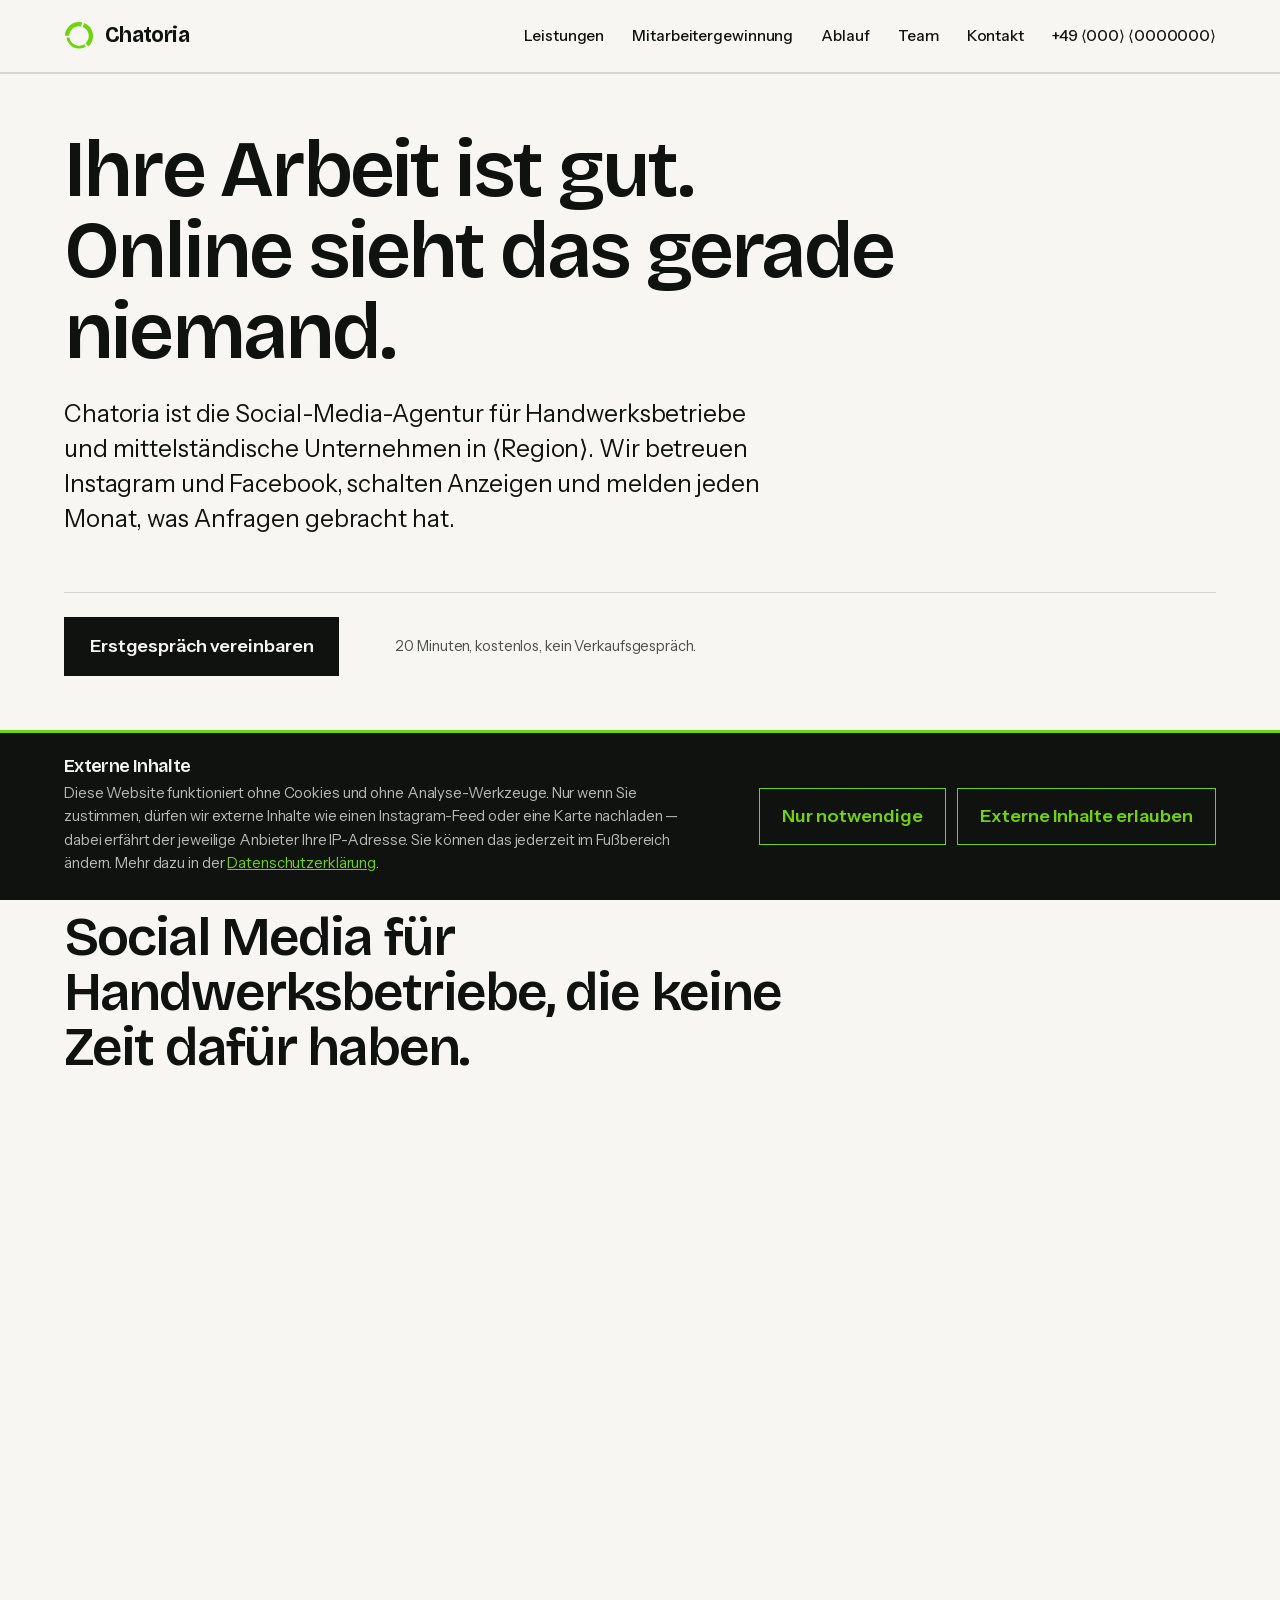
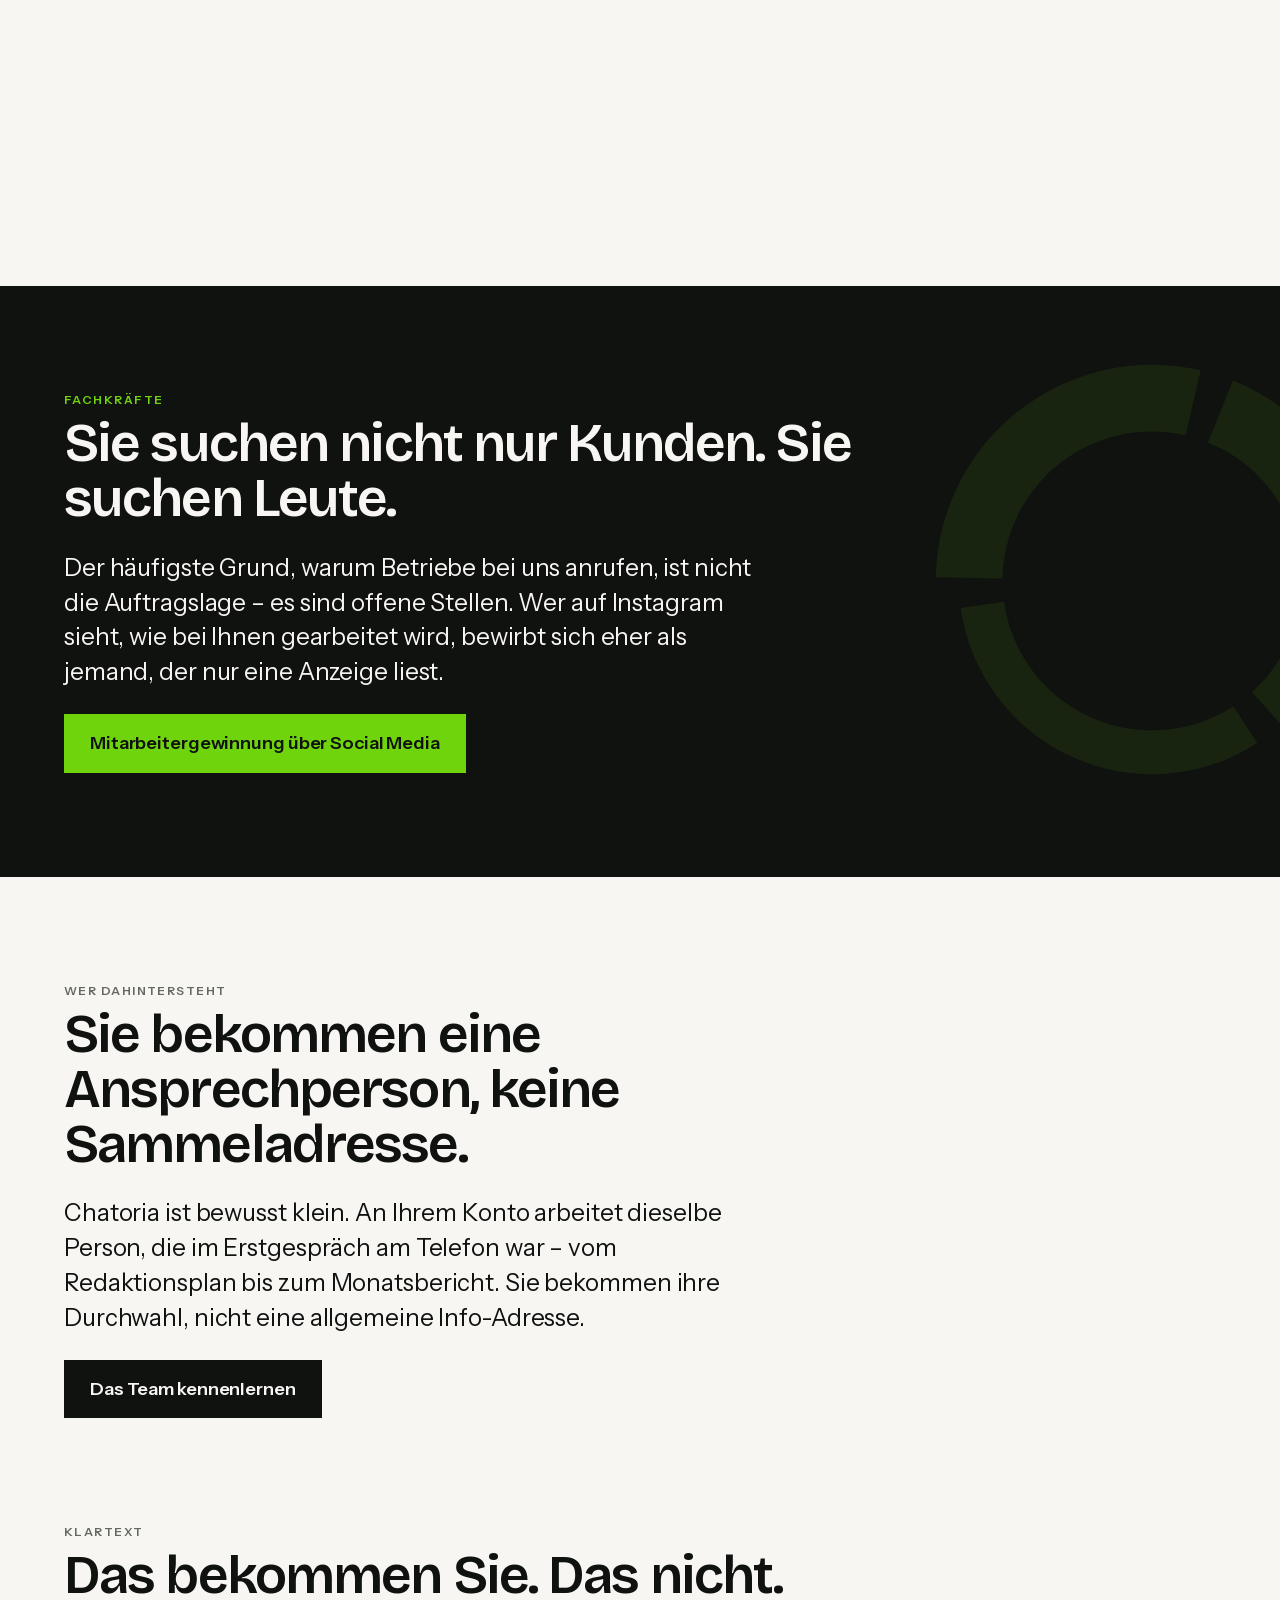
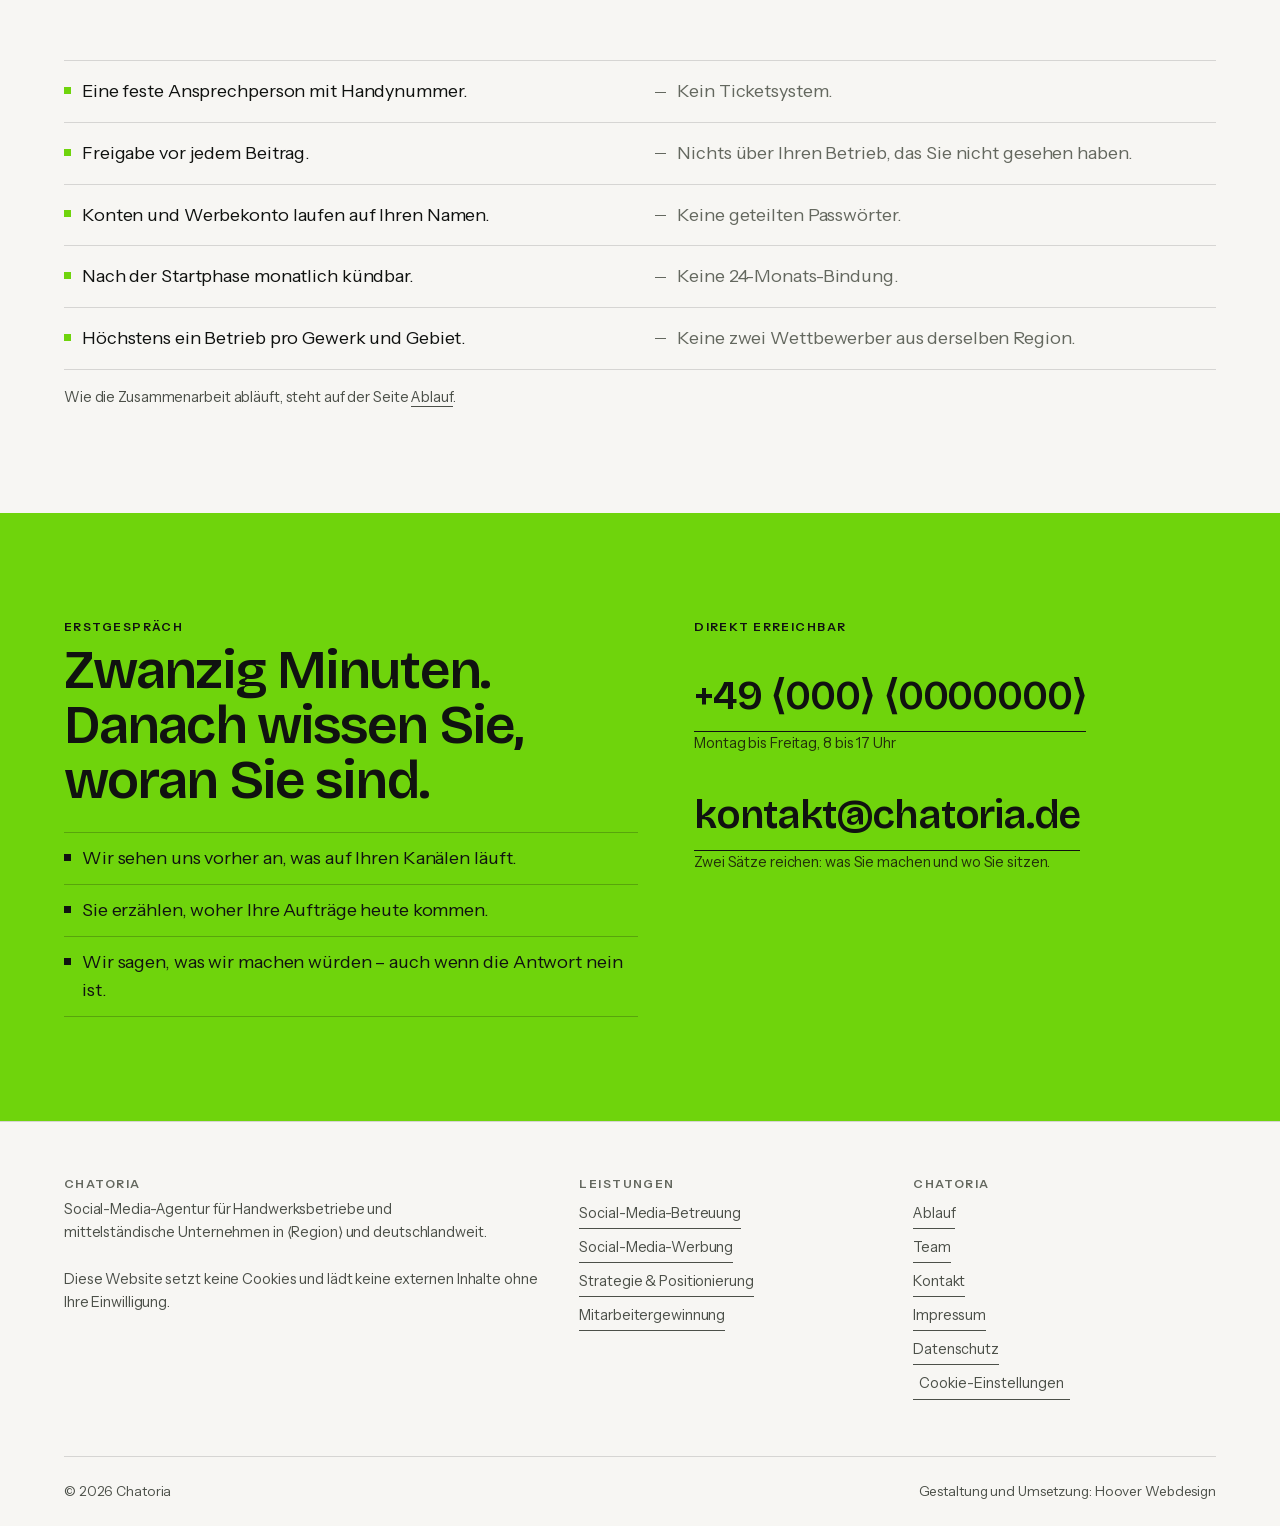
==== commit 14f620a6: "Demo-Stand 2026-08-23 19:57" ====
--- a/index.html
+++ b/index.html
@@ -3,18 +3,11 @@
 <head>
 <meta charset="utf-8">
 <meta name="viewport" content="width=device-width, initial-scale=1, viewport-fit=cover">
-
-<!-- Sicherheitsrichtlinie: die Seite laedt ausschliesslich eigene Dateien.
-     Wird spaeter ein externer Inhalt eingebunden (Instagram, Karte), muss
-     hier frame-src um die jeweilige Domain ergaenzt werden — sonst blockt
-     die Richtlinie ihn auch nach erteilter Einwilligung.
-     Hinweis: frame-ancestors und HSTS wirken nur als HTTP-Header; die
-     kann GitHub Pages nicht setzen. -->
 <meta http-equiv="Content-Security-Policy" content="default-src 'self'; script-src 'self'; style-src 'self'; img-src 'self' data:; font-src 'self'; connect-src 'none'; object-src 'none'; frame-src 'none'; base-uri 'self'; form-action 'self'">
 <meta name="referrer" content="strict-origin-when-cross-origin">
 
-<title>Social Media für Handwerk und Mittelstand | Chatoria</title>
-<meta name="description" content="Chatoria betreut Instagram- und Facebook-Kanäle für Betriebe: Planung, Produktion, Anzeigen. Feste Ansprechperson, monatlich kündbar nach der Startphase.">
+<title>Social-Media-Agentur für Handwerk &amp; Mittelstand | Chatoria</title>
+<meta name="description" content="Social-Media-Agentur für Handwerksbetriebe in ⟨Region⟩: Wir betreuen Instagram und Facebook, schalten Anzeigen und finden Mitarbeiter. Erstgespräch kostenlos.">
 <link rel="canonical" href="https://www.chatoria.de/">
 <meta name="robots" content="index, follow, max-image-preview:large">
 <meta name="theme-color" content="#F7F6F3">
@@ -23,15 +16,15 @@
 <meta property="og:locale" content="de_DE">
 <meta property="og:site_name" content="Chatoria">
 <meta property="og:title" content="Ihre Arbeit ist gut. Online sieht das gerade niemand.">
-<meta property="og:description" content="Social-Media-Betreuung für Handwerk und Mittelstand. Feste Ansprechperson, Freigabe vor jedem Beitrag.">
+<meta property="og:description" content="Social-Media-Agentur für Handwerksbetriebe in ⟨Region⟩: Wir betreuen Instagram und Facebook, schalten Anzeigen und finden Mitarbeiter. Erstgespräch kostenlos.">
 <meta property="og:url" content="https://www.chatoria.de/">
 <meta property="og:image" content="https://www.chatoria.de/assets/img/og.png">
 <meta name="twitter:card" content="summary_large_image">
 
 <link rel="icon" href="data:image/svg+xml,%3Csvg xmlns='http://www.w3.org/2000/svg' viewBox='0 0 100 100'%3E%3Crect width='100' height='100' fill='%23101210'/%3E%3Cg fill='%236FD40C' transform='translate(50 50) scale(.82) translate(-50 -50)'%3E%3Cpath d='M67.61 6.42A47 47 0 0 1 81.45 84.93L71.75 74.15A32.5 32.5 0 0 0 62.17 19.87Z'/%3E%3Cpath d='M72.87 85.22A42 42 0 0 1 8.41 55.85L17.82 54.52A32.5 32.5 0 0 0 67.7 77.26Z'/%3E%3Cpath d='M3.01 49.18A47 47 0 0 1 60.57 4.2L57.31 18.33A32.5 32.5 0 0 0 17.5 49.43Z'/%3E%3C/g%3E%3C/svg%3E">
-<link rel="preload" href="assets/fonts/bricolage-latin.woff2" as="font" type="font/woff2" crossorigin>
-<link rel="preload" href="assets/fonts/instrument-latin.woff2" as="font" type="font/woff2" crossorigin>
-<link rel="stylesheet" href="assets/css/style.css?v=20260822">
+<link rel="preload" href="/assets/fonts/bricolage-latin.woff2" as="font" type="font/woff2" crossorigin>
+<link rel="preload" href="/assets/fonts/instrument-latin.woff2" as="font" type="font/woff2" crossorigin>
+<link rel="stylesheet" href="/assets/css/style.css?v=20260823">
 
 <script type="application/ld+json">
 {
@@ -41,30 +34,13 @@
       "@type": "ProfessionalService",
       "@id": "https://www.chatoria.de/#org",
       "name": "Chatoria",
-      "description": "Agentur für Social-Media-Betreuung: Aufbau und Betreuung von Instagram- und Facebook-Kanälen, Werbeanzeigen sowie Positionierung für Handwerksbetriebe und mittelständische Unternehmen in Deutschland.",
+      "description": "Social-Media-Agentur für Handwerksbetriebe und mittelständische Unternehmen: Betreuung von Instagram- und Facebook-Kanälen, Werbeanzeigen und Mitarbeitergewinnung.",
       "url": "https://www.chatoria.de/",
       "email": "kontakt@chatoria.de",
       "telephone": "+49-000-0000000",
-      "address": { "@type": "PostalAddress", "streetAddress": "Musterstraße 1", "postalCode": "00000", "addressLocality": "Musterstadt", "addressCountry": "DE" },
+      "address": { "@type": "PostalAddress", "streetAddress": "⟨Straße⟩", "postalCode": "⟨PLZ⟩", "addressLocality": "⟨Ort⟩", "addressCountry": "DE" },
       "areaServed": { "@type": "Country", "name": "Deutschland" },
-      "hasOfferCatalog": {
-        "@type": "OfferCatalog", "name": "Leistungen",
-        "itemListElement": [
-          { "@type": "Offer", "itemOffered": { "@type": "Service", "name": "Social Media Management", "description": "Aufbau und Betreuung der Kanäle inklusive Content-Planung und Strategie." } },
-          { "@type": "Offer", "itemOffered": { "@type": "Service", "name": "Social Media Advertising", "description": "Werbekampagnen auf Instagram und Facebook für Reichweite, Anfragen und neue Kunden." } },
-          { "@type": "Offer", "itemOffered": { "@type": "Service", "name": "Wachstum & Strategie", "description": "Positionierung, Kundengewinnung und nachhaltige Steigerung der Online-Präsenz." } }
-        ]
-      }
-    },
-    {
-      "@type": "FAQPage",
-      "@id": "https://www.chatoria.de/#faq",
-      "mainEntity": [
-        { "@type": "Question", "name": "Was kostet das?", "acceptedAnswer": { "@type": "Answer", "text": "Das hängt vom Einzugsgebiet ab. Die Spanne nennen wir im Erstgespräch. Ihr Werbebudget geht vollständig an Meta und wird von uns nicht angerechnet." } },
-        { "@type": "Question", "name": "Wie lange sind wir gebunden?", "acceptedAnswer": { "@type": "Answer", "text": "Nach der Startphase monatlich kündbar zum Monatsende. Eine 24-Monats-Bindung gibt es nicht." } },
-        { "@type": "Question", "name": "Wie viel Zeit kostet uns das?", "acceptedAnswer": { "@type": "Answer", "text": "Einmalig ein halber Tag vor Ort, danach rund zehn Minuten pro Woche für Freigaben und ein Termin im Monat." } },
-        { "@type": "Question", "name": "Wer hat Zugriff auf unsere Konten?", "acceptedAnswer": { "@type": "Answer", "text": "Wir bekommen eine eigene Rolle im Meta Business Manager. Passwörter werden nicht geteilt, die Konten laufen auf Ihren Namen." } }
-      ]
+      "knowsAbout": ["Social Media für Handwerksbetriebe","Instagram für Handwerker","Facebook-Werbeanzeigen","Mitarbeitergewinnung über Social Media","Content-Planung","Social-Media-Strategie"]
     }
   ]
 }
@@ -73,9 +49,9 @@
 <body>
 <a class="skip" href="#inhalt">Zum Inhalt springen</a>
 
-<header class="breit">
-  <div class="kopfleiste">
-    <a class="logo" href="#inhalt" aria-label="Chatoria, Startseite">
+<header class="kopf">
+  <div class="breit kopf__innen">
+    <a class="logo" href="/" aria-label="Chatoria, zur Startseite">
       <svg viewBox="0 0 100 100" aria-hidden="true">
         <path d="M67.61 6.42A47 47 0 0 1 81.45 84.93L71.75 74.15A32.5 32.5 0 0 0 62.17 19.87Z"/>
         <path d="M72.87 85.22A42 42 0 0 1 8.41 55.85L17.82 54.52A32.5 32.5 0 0 0 67.7 77.26Z"/>
@@ -83,29 +59,31 @@
       </svg>
       <span>Chatoria</span>
     </a>
-    <p class="klein">Social Media für Handwerk und Mittelstand<br>
-      <a class="link" href="tel:+490000000000">+49 ⟨000⟩ ⟨0000000⟩</a></p>
+    <nav class="nav" aria-label="Hauptnavigation">
+      <a href="/leistungen/">Leistungen</a>
+      <a href="/mitarbeitergewinnung/">Mitarbeitergewinnung</a>
+      <a href="/ablauf/">Ablauf</a>
+      <a href="/team/">Team</a>
+      <a href="/kontakt/">Kontakt</a>
+      <a class="nav__tel" href="tel:+490000000000">+49 ⟨000⟩ ⟨0000000⟩</a>
+    </nav>
   </div>
 </header>
 
 <main id="inhalt">
-
-  <!-- Aufmacher: linksbündig, kein zentrierter Hero -->
   <section class="breit aufmacher">
     <h1>Ihre Arbeit ist gut. Online sieht das gerade niemand.</h1>
-    <p class="gross">Wir bauen Ihre Instagram- und Facebook-Kanäle auf, schalten Anzeigen und melden jeden Monat, was Anfragen gebracht hat.</p>
+    <p class="gross">Chatoria ist die Social-Media-Agentur für Handwerksbetriebe und mittelständische Unternehmen in ⟨Region⟩. Wir betreuen Instagram und Facebook, schalten Anzeigen und melden jeden Monat, was Anfragen gebracht hat.</p>
     <div class="aufmacher__zeile">
-      <a class="knopf" href="#kontakt">Erstgespräch vereinbaren</a>
+      <a class="knopf" href="/kontakt/">Erstgespräch vereinbaren</a>
       <p class="klein">20 Minuten, kostenlos, kein Verkaufsgespräch.</p>
     </div>
   </section>
 
-  <!-- Leistungen: keine Karten, drei breite Zeilen -->
-  <section class="breit block" id="leistungen" aria-labelledby="l-titel">
+  <section class="breit block" aria-labelledby="l-titel">
     <div class="kopfgruppe kopfgruppe--mittel"><p class="marke">Was wir machen</p>
-    <h2 id="l-titel">Drei Leistungen, einzeln oder zusammen.</h2>
-
-    </div>
+    <h2 id="l-titel">Social Media für Handwerksbetriebe, die keine Zeit dafür haben.</h2></div>
+
     <div class="leistung auf liste">
       <svg class="leistung__ring" viewBox="0 0 100 100" aria-hidden="true">
         <path class="seg seg--an" d="M67.61 6.42A47 47 0 0 1 81.45 84.93L71.75 74.15A32.5 32.5 0 0 0 62.17 19.87Z"/>
@@ -113,12 +91,10 @@
         <path class="seg" d="M3.01 49.18A47 47 0 0 1 60.57 4.2L57.31 18.33A32.5 32.5 0 0 0 17.5 49.43Z"/>
       </svg>
       <div>
-        <h3>Social Media Management</h3>
-        <p>Wir übernehmen den Kanal komplett. Sie liefern nur, was aus dem Betrieb kommen muss – und geben frei.</p>
-      </div>
-      <ul>
-        <li>Redaktionsplan</li><li>Produktion</li><li>Veröffentlichung</li><li>Antworten</li><li>Monatsbericht</li>
-      </ul>
+        <h3><a class="link" href="/leistungen/social-media-betreuung/">Social-Media-Betreuung</a></h3>
+        <p>Wir übernehmen Instagram und Facebook komplett – Planung, Produktion, Veröffentlichung. Sie liefern nur, was aus dem Betrieb kommen muss, und geben frei.</p>
+      </div>
+      <ul><li>Redaktionsplan</li><li>Produktion</li><li>Antworten</li><li>Monatsbericht</li></ul>
     </div>
 
     <div class="leistung auf">
@@ -128,12 +104,10 @@
         <path class="seg" d="M3.01 49.18A47 47 0 0 1 60.57 4.2L57.31 18.33A32.5 32.5 0 0 0 17.5 49.43Z"/>
       </svg>
       <div>
-        <h3>Social Media Advertising</h3>
-        <p>Anzeigen in Ihrem Einzugsgebiet, ausgewertet nach Anfragen statt nach Likes. Das Budget läuft über Ihr eigenes Werbekonto.</p>
-      </div>
-      <ul>
-        <li>Zielgruppen</li><li>Motive</li><li>Budgetsteuerung</li><li>Auswertung</li>
-      </ul>
+        <h3><a class="link" href="/leistungen/social-media-werbung/">Social-Media-Werbung</a></h3>
+        <p>Anzeigen auf Instagram und Facebook in Ihrem Einzugsgebiet, ausgewertet nach Anfragen statt nach Likes.</p>
+      </div>
+      <ul><li>Zielgruppen</li><li>Motive</li><li>Budget</li><li>Auswertung</li></ul>
     </div>
 
     <div class="leistung auf">
@@ -143,101 +117,53 @@
         <path class="seg seg--an" d="M3.01 49.18A47 47 0 0 1 60.57 4.2L57.31 18.33A32.5 32.5 0 0 0 17.5 49.43Z"/>
       </svg>
       <div>
-        <h3>Wachstum &amp; Strategie</h3>
-        <p>Wofür Ihr Betrieb online stehen soll – und welcher Kanal sich dafür überhaupt lohnt. Manchmal ist die Antwort: einer weniger.</p>
-      </div>
-      <ul>
-        <li>Positionierung</li><li>Wettbewerb</li><li>Quartalsziele</li><li>Nachsteuerung</li>
-      </ul>
-    </div>
-  </section>
-
-  <!-- Ablauf -->
-  <section class="breit block ohne-oben" id="ablauf" aria-labelledby="a-titel">
-    <div class="kopfgruppe kopfgruppe--eng"><p class="marke">Wie es läuft</p>
-    <h2 id="a-titel">Vom Anruf bis zum ersten Bericht.</h2>
-    </div>
-    <div class="ablauf auf liste">
-      <div class="schritt">
-        <p class="schritt__zeit">Erstgespräch</p>
-        <h3>Passt das?</h3>
-        <p>Zwanzig Minuten. Wir sehen uns vorher Ihre Kanäle an und sagen ehrlich, ob es sich lohnt.</p>
-      </div>
-      <div class="schritt">
-        <p class="schritt__zeit">Woche 1–2</p>
-        <h3>Plan und Termin</h3>
-        <p>Bestandsaufnahme, Zielgruppe, Redaktionsplan. Ein halber Tag vor Ort für Fotos und Videos.</p>
-      </div>
-      <div class="schritt">
-        <p class="schritt__zeit">Ab Woche 3</p>
-        <h3>Es läuft</h3>
-        <p>Wir produzieren und veröffentlichen, Sie geben frei. Anzeigen gehen live.</p>
-      </div>
-      <div class="schritt">
-        <p class="schritt__zeit">Monatlich</p>
-        <h3>Bericht</h3>
-        <p>Drei Zahlen, die zählen – und was nicht funktioniert hat. Dann steuern wir nach.</p>
-      </div>
-    </div>
-  </section>
-
-  <!-- Klartext auf dunkler Fläche: der Rhythmuswechsel der Seite -->
-  <section class="dunkel block" id="klartext" aria-labelledby="k-titel">
+        <h3><a class="link" href="/leistungen/strategie/">Strategie &amp; Positionierung</a></h3>
+        <p>Wofür Ihr Betrieb online stehen soll und welcher Kanal sich lohnt. Manchmal ist die Antwort: einer weniger.</p>
+      </div>
+      <ul><li>Positionierung</li><li>Wettbewerb</li><li>Quartalsziele</li></ul>
+    </div>
+  </section>
+
+  <section class="dunkel block" aria-labelledby="m-titel">
     <svg class="dunkel__ring" viewBox="0 0 100 100" aria-hidden="true">
-      <path d="M67.61 6.42A47 47 0 0 1 81.45 84.93L71.75 74.15A32.5 32.5 0 0 0 62.17 19.87Z"/>
-      <path d="M72.87 85.22A42 42 0 0 1 8.41 55.85L17.82 54.52A32.5 32.5 0 0 0 67.7 77.26Z"/>
-      <path d="M3.01 49.18A47 47 0 0 1 60.57 4.2L57.31 18.33A32.5 32.5 0 0 0 17.5 49.43Z"/>
+      <path  d="M67.61 6.42A47 47 0 0 1 81.45 84.93L71.75 74.15A32.5 32.5 0 0 0 62.17 19.87Z"/>
+        <path  d="M72.87 85.22A42 42 0 0 1 8.41 55.85L17.82 54.52A32.5 32.5 0 0 0 67.7 77.26Z"/>
+        <path  d="M3.01 49.18A47 47 0 0 1 60.57 4.2L57.31 18.33A32.5 32.5 0 0 0 17.5 49.43Z"/>
     </svg>
     <div class="breit gestapelt">
-      <div class="kopfgruppe kopfgruppe--mittel"><p class="marke">Klartext</p>
-      <h2 id="k-titel">Das bekommen Sie. Das nicht.</h2>
-      </div>
-      <div class="liste">
-        <div class="paar"><p class="paar__ja">Eine feste Ansprechperson mit Handynummer.</p><p class="paar__nein">Kein Ticketsystem.</p></div>
-        <div class="paar"><p class="paar__ja">Freigabe vor jedem Beitrag.</p><p class="paar__nein">Nichts über Ihren Betrieb, das Sie nicht gesehen haben.</p></div>
-        <div class="paar"><p class="paar__ja">Konten und Werbekonto laufen auf Ihren Namen.</p><p class="paar__nein">Keine geteilten Passwörter.</p></div>
-        <div class="paar"><p class="paar__ja">Nach der Startphase monatlich kündbar.</p><p class="paar__nein">Keine 24-Monats-Bindung.</p></div>
-        <div class="paar"><p class="paar__ja">Höchstens ein Betrieb pro Gewerk und Gebiet.</p><p class="paar__nein">Keine zwei Wettbewerber aus derselben Region.</p></div>
-        <div class="paar"><p class="paar__ja">Berichte, in denen auch die Fehlschläge stehen.</p><p class="paar__nein">Keine Zahlen ohne Quelle.</p></div>
-      </div>
-    </div>
-  </section>
-
-  <!-- Belege -->
-  <section class="breit block" id="belege" aria-labelledby="b-titel">
-    <div class="kopfgruppe kopfgruppe--weit"><p class="marke">Wer mit uns arbeitet</p>
-    <h2 id="b-titel">Nur Betriebe, die zugestimmt haben.</h2>
-    </div>
-    <p class="klein hinweis"><span class="platzhalter">Demo: Freigaben stehen noch aus</span></p>
-    <div class="liste--nah">
-      <div class="beleg"><strong>⟨Betrieb⟩</strong><span class="klein">Sanitär &amp; Heizung</span><span class="klein">Management</span><span class="klein">⟨MM/JJ⟩</span></div>
-      <div class="beleg"><strong>⟨Betrieb⟩</strong><span class="klein">Tischlerei</span><span class="klein">Management &amp; Ads</span><span class="klein">⟨MM/JJ⟩</span></div>
-      <div class="beleg"><strong>⟨Betrieb⟩</strong><span class="klein">Metallbau</span><span class="klein">Strategie</span><span class="klein">⟨MM/JJ⟩</span></div>
-    </div>
-    <p class="klein hinweis hinweis--breit">Wir zeigen keine Zahlen, die sich nicht aus dem Konto des Kunden exportieren lassen, und keine Logos ohne Freigabe.</p>
-  </section>
-
-  <!-- Fragen -->
-  <section class="breit block ohne-oben" id="fragen" aria-labelledby="f-titel">
-    <div class="kopfgruppe kopfgruppe--eng"><p class="marke">Häufige Fragen</p>
-    <h2 id="f-titel">Was vorab meistens gefragt wird.</h2>
-    </div>
-      <div class="liste">
-      <div class="frage"><h3>Was kostet das?</h3><p>Das hängt vom Einzugsgebiet ab – fünfzehn Kilometer Radius brauchen ein anderes Budget als achtzig. Die Spanne nennen wir im Erstgespräch. Ihr Werbebudget geht vollständig an Meta und wird von uns nicht angerechnet.</p></div>
-      <div class="frage"><h3>Wie lange sind wir gebunden?</h3><p>Nach der Startphase monatlich kündbar zum Monatsende. Eine 24-Monats-Bindung gibt es bei uns nicht.</p></div>
-      <div class="frage"><h3>Wie viel Zeit kostet uns das?</h3><p>Einmalig ein halber Tag vor Ort. Danach rund zehn Minuten pro Woche für Freigaben und ein Termin im Monat für den Bericht.</p></div>
-      <div class="frage"><h3>Wer hat Zugriff auf unsere Konten?</h3><p>Wir bekommen eine eigene Rolle im Meta Business Manager. Passwörter werden nicht geteilt, Konten und Inhalte bleiben Ihr Eigentum – auch nach Vertragsende.</p></div>
-    </div>
-  </section>
-
-  <!-- Kontakt -->
-  <section class="kontakt block" id="kontakt" aria-labelledby="c-titel">
+      <div class="kopfgruppe kopfgruppe--weit"><p class="marke">Fachkräfte</p>
+      <h2 id="m-titel">Sie suchen nicht nur Kunden. Sie suchen Leute.</h2></div>
+      <p class="gross liste--nah">Der häufigste Grund, warum Betriebe bei uns anrufen, ist nicht die Auftragslage – es sind offene Stellen. Wer auf Instagram sieht, wie bei Ihnen gearbeitet wird, bewirbt sich eher als jemand, der nur eine Anzeige liest.</p>
+      <p class="liste--nah"><a class="knopf" href="/mitarbeitergewinnung/">Mitarbeitergewinnung über Social Media</a></p>
+    </div>
+  </section>
+
+  <section class="breit block" aria-labelledby="t-titel">
+    <div class="kopfgruppe kopfgruppe--weit"><p class="marke">Wer dahintersteht</p>
+    <h2 id="t-titel">Sie bekommen eine Ansprechperson, keine Sammeladresse.</h2></div>
+    <p class="gross liste--nah">Chatoria ist bewusst klein. An Ihrem Konto arbeitet dieselbe Person, die im Erstgespräch am Telefon war – vom Redaktionsplan bis zum Monatsbericht. Sie bekommen ihre Durchwahl, nicht eine allgemeine Info-Adresse.</p>
+    <p class="liste--nah"><a class="knopf" href="/team/">Das Team kennenlernen</a></p>
+  </section>
+
+  <section class="breit block ohne-oben" aria-labelledby="k-titel">
+    <div class="kopfgruppe kopfgruppe--mittel"><p class="marke">Klartext</p>
+    <h2 id="k-titel">Das bekommen Sie. Das nicht.</h2></div>
+    <div class="liste">
+      <div class="paar"><p class="paar__ja">Eine feste Ansprechperson mit Handynummer.</p><p class="paar__nein">Kein Ticketsystem.</p></div>
+      <div class="paar"><p class="paar__ja">Freigabe vor jedem Beitrag.</p><p class="paar__nein">Nichts über Ihren Betrieb, das Sie nicht gesehen haben.</p></div>
+      <div class="paar"><p class="paar__ja">Konten und Werbekonto laufen auf Ihren Namen.</p><p class="paar__nein">Keine geteilten Passwörter.</p></div>
+      <div class="paar"><p class="paar__ja">Nach der Startphase monatlich kündbar.</p><p class="paar__nein">Keine 24-Monats-Bindung.</p></div>
+      <div class="paar"><p class="paar__ja">Höchstens ein Betrieb pro Gewerk und Gebiet.</p><p class="paar__nein">Keine zwei Wettbewerber aus derselben Region.</p></div>
+    </div>
+    <p class="klein hinweis hinweis--breit">Wie die Zusammenarbeit abläuft, steht auf der Seite <a class="link" href="/ablauf/">Ablauf</a>.</p>
+  </section>
+
+  <section class="kontakt block">
     <div class="breit kontakt__innen">
       <div>
         <div class="kopfgruppe kopfgruppe--eng"><p class="marke erbt">Erstgespräch</p>
-        <h2 id="c-titel">Zwanzig Minuten. Danach wissen Sie, woran Sie sind.</h2>
-        </div>
-    <div class="liste--nah">
+        <h2>Zwanzig Minuten. Danach wissen Sie, woran Sie sind.</h2></div>
+        <div class="liste--nah">
           <p class="kontakt__punkt">Wir sehen uns vorher an, was auf Ihren Kanälen läuft.</p>
           <p class="kontakt__punkt">Sie erzählen, woher Ihre Aufträge heute kommen.</p>
           <p class="kontakt__punkt">Wir sagen, was wir machen würden – auch wenn die Antwort nein ist.</p>
@@ -259,23 +185,26 @@
   <div class="fuss__reihe">
     <div>
       <h2>Chatoria</h2>
-      <p class="klein fuss-text">Social-Media-Betreuung für Handwerksbetriebe und mittelständische Unternehmen in Deutschland.</p>
+      <p class="klein fuss-text">Social-Media-Agentur für Handwerksbetriebe und mittelständische Unternehmen in ⟨Region⟩ und deutschlandweit.</p>
       <p class="klein abstand-oben">Diese Website setzt keine Cookies und lädt keine externen Inhalte ohne Ihre Einwilligung.</p>
     </div>
     <div>
-      <h2>Kontakt</h2>
+      <h2>Leistungen</h2>
       <ul class="klein">
-        <li>⟨Firmierung⟩</li>
-        <li>⟨Straße⟩, ⟨PLZ Ort⟩</li>
-        <li><a class="link" href="tel:+490000000000">+49 ⟨000⟩ ⟨0000000⟩</a></li>
-        <li><a class="link" href="mailto:kontakt@chatoria.de">kontakt@chatoria.de</a></li>
+        <li><a class="link" href="/leistungen/social-media-betreuung/">Social-Media-Betreuung</a></li>
+        <li><a class="link" href="/leistungen/social-media-werbung/">Social-Media-Werbung</a></li>
+        <li><a class="link" href="/leistungen/strategie/">Strategie &amp; Positionierung</a></li>
+        <li><a class="link" href="/mitarbeitergewinnung/">Mitarbeitergewinnung</a></li>
       </ul>
     </div>
     <div>
-      <h2>Rechtliches</h2>
+      <h2>Chatoria</h2>
       <ul class="klein">
-        <li><a class="link" href="impressum.html">Impressum</a></li>
-        <li><a class="link" href="datenschutz.html">Datenschutzerklärung</a></li>
+        <li><a class="link" href="/ablauf/">Ablauf</a></li>
+        <li><a class="link" href="/team/">Team</a></li>
+        <li><a class="link" href="/kontakt/">Kontakt</a></li>
+        <li><a class="link" href="/impressum/">Impressum</a></li>
+        <li><a class="link" href="/datenschutz/">Datenschutz</a></li>
         <li><button type="button" class="link" id="consent-neu">Cookie-Einstellungen</button></li>
       </ul>
     </div>
@@ -286,12 +215,16 @@
   </div>
 </footer>
 
-<!-- Einwilligungsbanner: steuert externe Inhalte, die spaeter dazukommen -->
+<nav class="rufleiste" aria-label="Direktkontakt">
+  <a href="tel:+490000000000">Anrufen</a>
+  <a href="mailto:kontakt@chatoria.de">E-Mail</a>
+</nav>
+
 <aside class="consent" id="consent" role="dialog" aria-modal="false" aria-labelledby="consent-titel" data-offen="false" hidden>
   <div class="breit consent__innen">
     <div>
       <h2 id="consent-titel">Externe Inhalte</h2>
-      <p>Diese Website funktioniert ohne Cookies und ohne Analyse-Werkzeuge. Nur wenn Sie zustimmen, dürfen wir externe Inhalte wie einen Instagram-Feed oder eine Karte nachladen – dabei erfährt der jeweilige Anbieter Ihre IP-Adresse. Sie können das jederzeit im Fußbereich ändern. Mehr dazu in der <a href="datenschutz.html">Datenschutzerklärung</a>.</p>
+      <p>Diese Website funktioniert ohne Cookies und ohne Analyse-Werkzeuge. Nur wenn Sie zustimmen, dürfen wir externe Inhalte wie einen Instagram-Feed oder eine Karte nachladen — dabei erfährt der jeweilige Anbieter Ihre IP-Adresse. Sie können das jederzeit im Fußbereich ändern. Mehr dazu in der <a href="/datenschutz/">Datenschutzerklärung</a>.</p>
     </div>
     <div class="consent__knoepfe">
       <button type="button" class="consent__nein" id="consent-nein">Nur notwendige</button>
@@ -300,6 +233,6 @@
   </div>
 </aside>
 
-<script src="assets/js/app.js?v=20260822"></script>
+<script src="/assets/js/app.js?v=20260823"></script>
 </body>
 </html>
--- a/assets/css/style.css
+++ b/assets/css/style.css
@@ -6,22 +6,22 @@
    ============================================================ */
 @font-face{
   font-family:'Bricolage'; font-style:normal; font-weight:400 800; font-display:swap;
-  src:url('../fonts/bricolage-latin.woff2') format('woff2');
+  src:url('/assets/fonts/bricolage-latin.woff2') format('woff2');
   unicode-range:U+0000-00FF,U+0131,U+0152-0153,U+02BB-02BC,U+02C6,U+02DA,U+02DC,U+0304,U+0308,U+0329,U+2000-206F,U+20AC,U+2122,U+2191,U+2193,U+2212,U+2215,U+FEFF,U+FFFD;
 }
 @font-face{
   font-family:'Bricolage'; font-style:normal; font-weight:400 800; font-display:swap;
-  src:url('../fonts/bricolage-latin-ext.woff2') format('woff2');
+  src:url('/assets/fonts/bricolage-latin-ext.woff2') format('woff2');
   unicode-range:U+0100-02BA,U+02BD-02C5,U+02C7-02CC,U+02CE-02D7,U+02DD-02FF,U+0304,U+0308,U+0329,U+1D00-1DBF,U+1E00-1E9F,U+1EF2-1EFF,U+2020,U+20A0-20AB,U+20AD-20C0,U+2113,U+2C60-2C7F,U+A720-A7FF;
 }
 @font-face{
   font-family:'Instrument'; font-style:normal; font-weight:400 700; font-display:swap;
-  src:url('../fonts/instrument-latin.woff2') format('woff2');
+  src:url('/assets/fonts/instrument-latin.woff2') format('woff2');
   unicode-range:U+0000-00FF,U+0131,U+0152-0153,U+02BB-02BC,U+02C6,U+02DA,U+02DC,U+0304,U+0308,U+0329,U+2000-206F,U+20AC,U+2122,U+2191,U+2193,U+2212,U+2215,U+FEFF,U+FFFD;
 }
 @font-face{
   font-family:'Instrument'; font-style:normal; font-weight:400 700; font-display:swap;
-  src:url('../fonts/instrument-latin-ext.woff2') format('woff2');
+  src:url('/assets/fonts/instrument-latin-ext.woff2') format('woff2');
   unicode-range:U+0100-02BA,U+02BD-02C5,U+02C7-02CC,U+02CE-02D7,U+02DD-02FF,U+0304,U+0308,U+0329,U+1D00-1DBF,U+1E00-1E9F,U+1EF2-1EFF,U+2020,U+20A0-20AB,U+20AD-20C0,U+2113,U+2C60-2C7F,U+A720-A7FF;
 }
 
@@ -366,3 +366,115 @@
   min-height:26px;
   padding-block:4px;
 }
+
+/* ============================================================
+   Hauptnavigation
+   Bewusst kein Burger-Menue: bei vier Punkten versteckt das nur
+   die Seitenstruktur hinter einem zusaetzlichen Klick. Auf dem
+   Handy rutschen die Punkte in eine zweite Zeile.
+   ============================================================ */
+.kopf{ border-bottom:1px solid var(--linie); }
+.kopf__innen{
+  display:flex; align-items:center; justify-content:space-between;
+  gap:var(--s2); padding-block:18px; flex-wrap:wrap;
+}
+.nav{ display:flex; align-items:center; gap:clamp(14px,2.2vw,30px); flex-wrap:wrap; }
+.nav a{
+  font-size:.95rem; font-weight:500; padding-block:6px;
+  position:relative; min-height:26px; display:inline-block;
+}
+.nav a::after{
+  content:""; position:absolute; left:0; right:0; bottom:0; height:2px;
+  background:var(--gruen); transform:scaleX(0); transform-origin:left;
+  transition:transform .25s var(--e);
+}
+.nav a:hover::after{ transform:scaleX(1); }
+.nav a[aria-current="page"]{ font-weight:600; }
+.nav a[aria-current="page"]::after{ transform:scaleX(1); }
+.nav__tel{ font-weight:600; }
+
+/* Brotkrumen auf Unterseiten */
+.krumen{ font-size:.85rem; color:var(--tinte-3); padding-top:var(--s2); }
+.krumen ol{ display:flex; flex-wrap:wrap; gap:8px; list-style:none; margin:0; padding:0; }
+.krumen li::after{ content:"›"; margin-left:8px; color:var(--linie-2); }
+.krumen li:last-child::after{ content:""; }
+.krumen a{ text-decoration:underline; text-underline-offset:3px; }
+
+/* Verwandte Seiten am Fuß einer Unterseite */
+.weiter{ display:grid; grid-template-columns:repeat(auto-fit,minmax(240px,1fr)); gap:var(--gap); margin-top:var(--s3); }
+.weiter a{
+  display:block; border-top:2px solid var(--tinte); padding-top:var(--s1);
+  transition:border-color .2s;
+}
+.weiter a:hover{ border-color:var(--gruen); }
+.weiter strong{ font-family:var(--display); font-size:1.15rem; font-weight:600; display:block; }
+.weiter span{ font-size:.9rem; color:var(--tinte-2); }
+
+/* ============================================================
+   Anrufleiste (nur Handy)
+   Die Zielgruppe steht auf der Baustelle und ruft an, statt zu
+   scrollen. Deshalb sind Telefon und E-Mail dort dauerhaft am
+   unteren Rand erreichbar.
+   ============================================================ */
+.rufleiste{ display:none; }
+@media (max-width:600px){
+  .rufleiste{
+    display:grid; grid-template-columns:1fr 1fr;
+    position:fixed; inset:auto 0 0 0; z-index:900;
+    background:var(--gruen); color:var(--tinte);
+    border-top:1px solid var(--tinte);
+  }
+  .rufleiste a{
+    padding:15px 8px; text-align:center; font-weight:600; font-size:.95rem;
+    min-height:52px; display:flex; align-items:center; justify-content:center;
+  }
+  .rufleiste a + a{ border-left:1px solid rgba(16,18,16,.3); }
+  body{ padding-bottom:52px; }
+  .consent{ bottom:52px; }
+}
+
+/* ============================================================
+   Team
+   Keine runden Avatare mit Jobtitel darunter — das ist das
+   Muster jeder zweiten Agenturseite. Stattdessen ein Register
+   mit quadratischen Portraits und Durchwahl: Es macht das
+   Versprechen "feste Ansprechperson" sichtbar nachpruefbar.
+   ============================================================ */
+.person{
+  display:grid; grid-template-columns:132px 1fr minmax(0,24ch);
+  gap:var(--gap); align-items:start;
+  padding-block:var(--s3); border-top:1px solid var(--linie);
+}
+.person:last-of-type{ border-bottom:1px solid var(--linie); }
+.person__bild{
+  width:132px; aspect-ratio:1; background:var(--hell-2);
+  display:grid; place-items:center; overflow:hidden;
+}
+.person__bild img{ width:100%; height:100%; object-fit:cover; }
+.person__bild svg{ width:52px; height:52px; opacity:.28; fill:var(--tinte); }
+.person__rolle{
+  font-size:.75rem; font-weight:600; text-transform:uppercase;
+  letter-spacing:.12em; color:var(--gruen-tief);
+}
+.person h3{ margin-top:6px; }
+.person p{ margin-top:var(--s1); color:var(--tinte-2); max-width:46ch; }
+.person__kontakt{ border-left:2px solid var(--gruen); padding-left:14px; }
+.person__kontakt dt{
+  font-size:.72rem; font-weight:600; text-transform:uppercase;
+  letter-spacing:.1em; color:var(--tinte-3);
+}
+.person__kontakt dd{ margin:0 0 var(--s1) 0; font-weight:500; }
+
+.dunkel .person__bild{ background:rgba(247,246,243,.08); }
+.dunkel .person__bild svg{ fill:var(--hell); }
+.dunkel .person__rolle{ color:var(--gruen); }
+
+@media (max-width:900px){
+  .person{ grid-template-columns:96px 1fr; }
+  .person__bild{ width:96px; }
+  .person__kontakt{ grid-column:1 / -1; margin-top:var(--s2); }
+}
+@media (max-width:600px){
+  .person{ grid-template-columns:1fr; }
+  .person__bild{ width:120px; }
+}
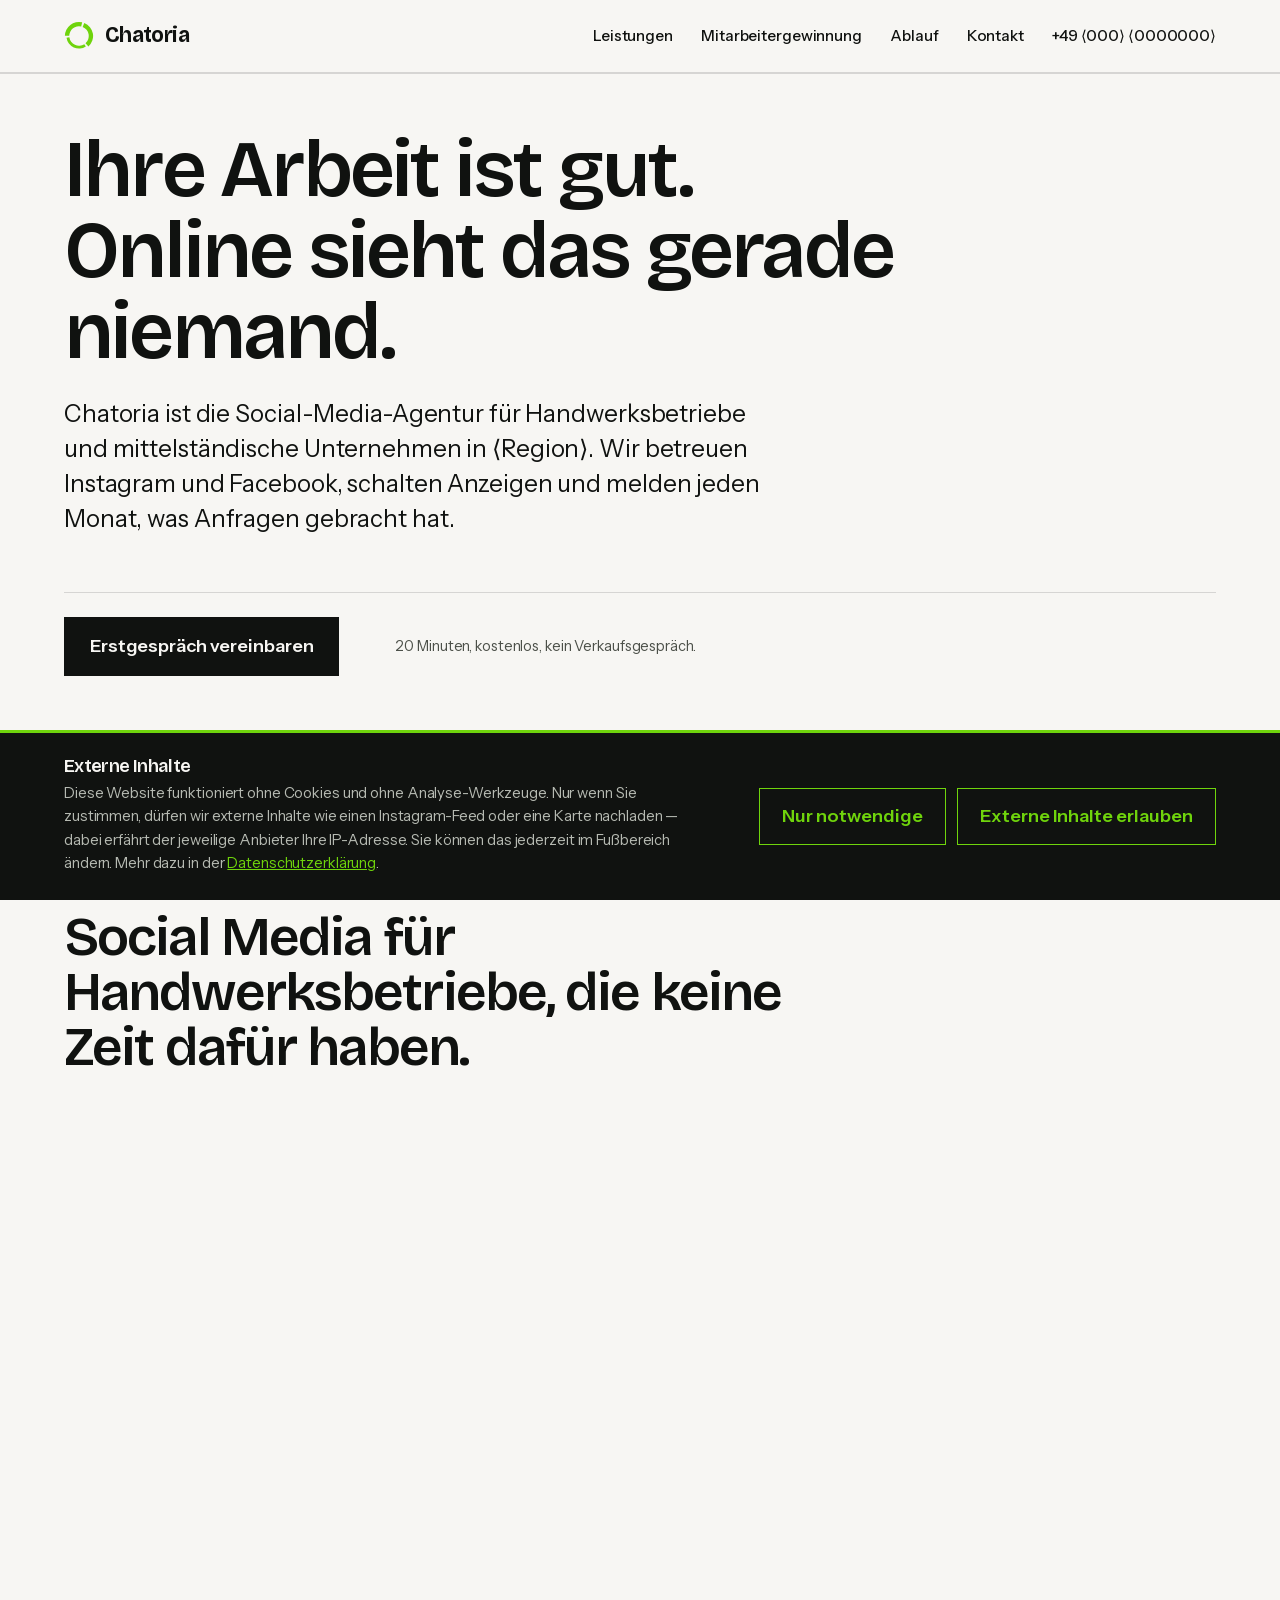
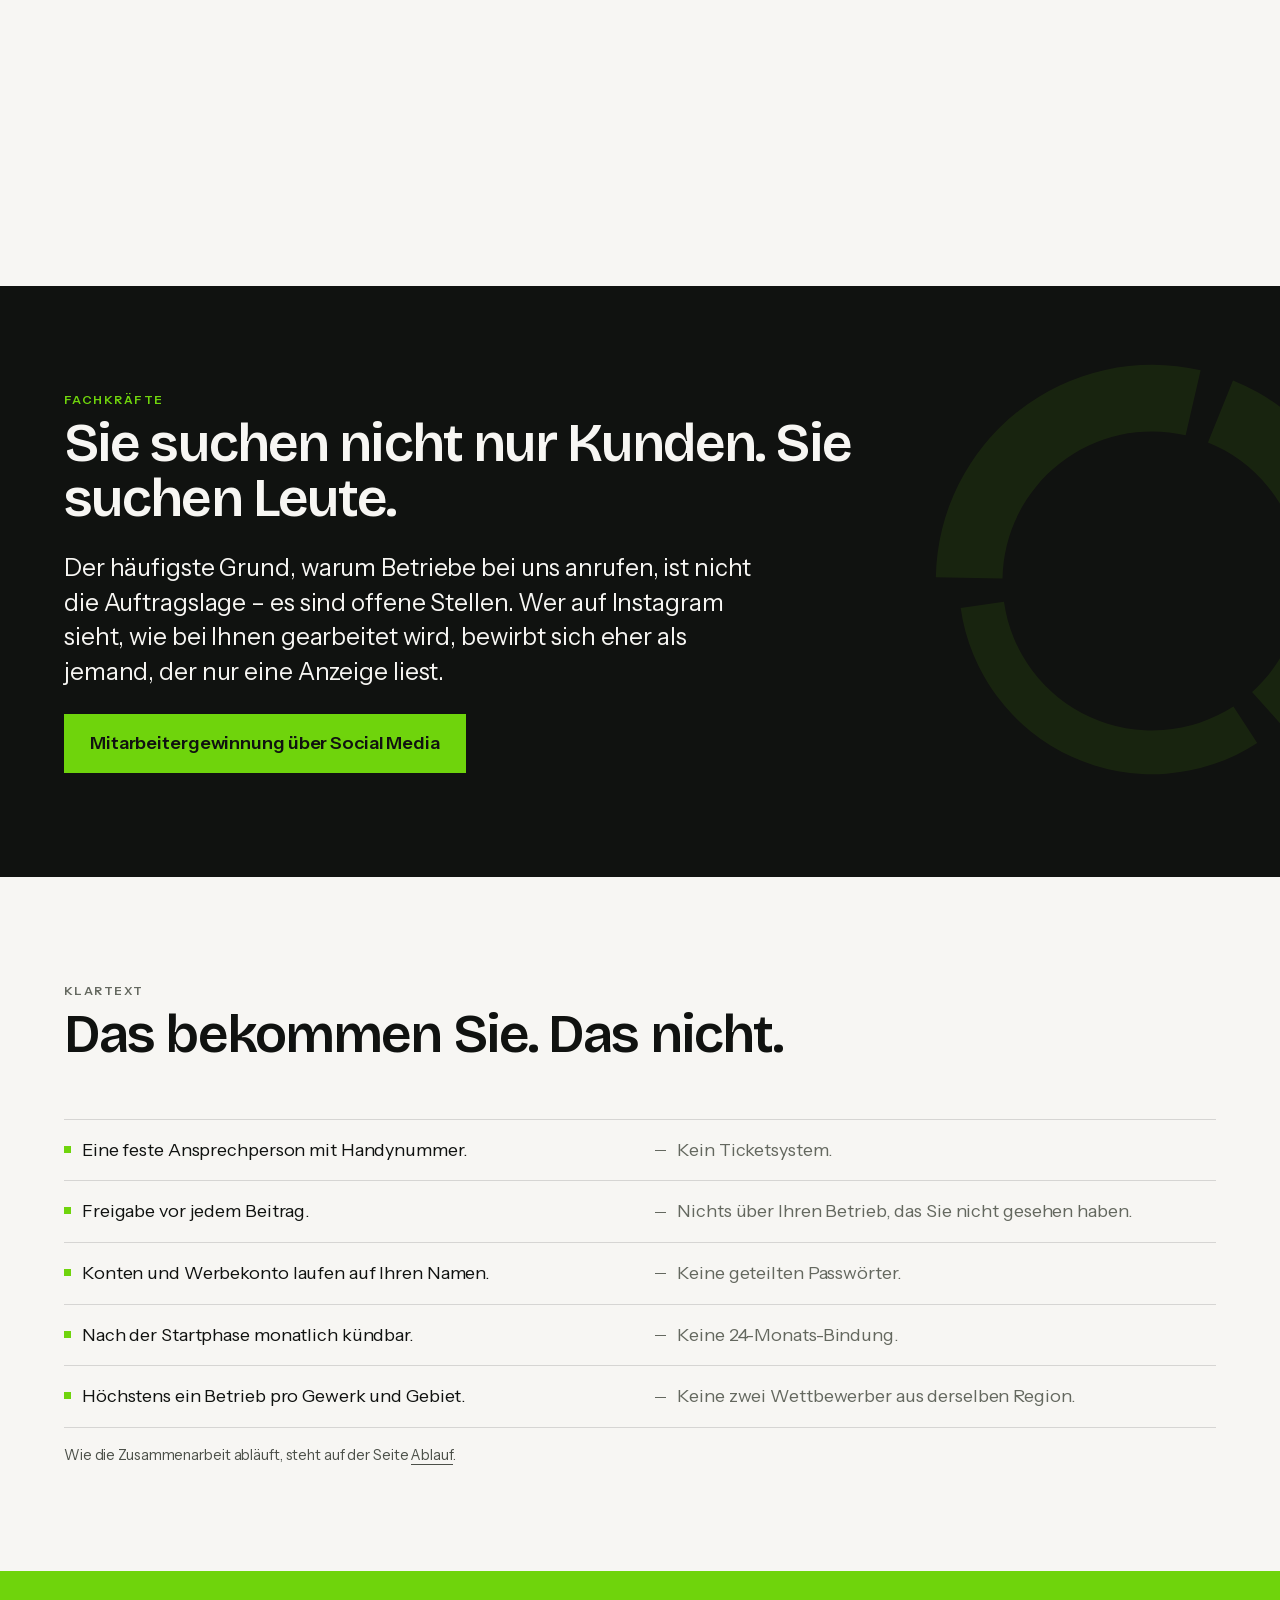
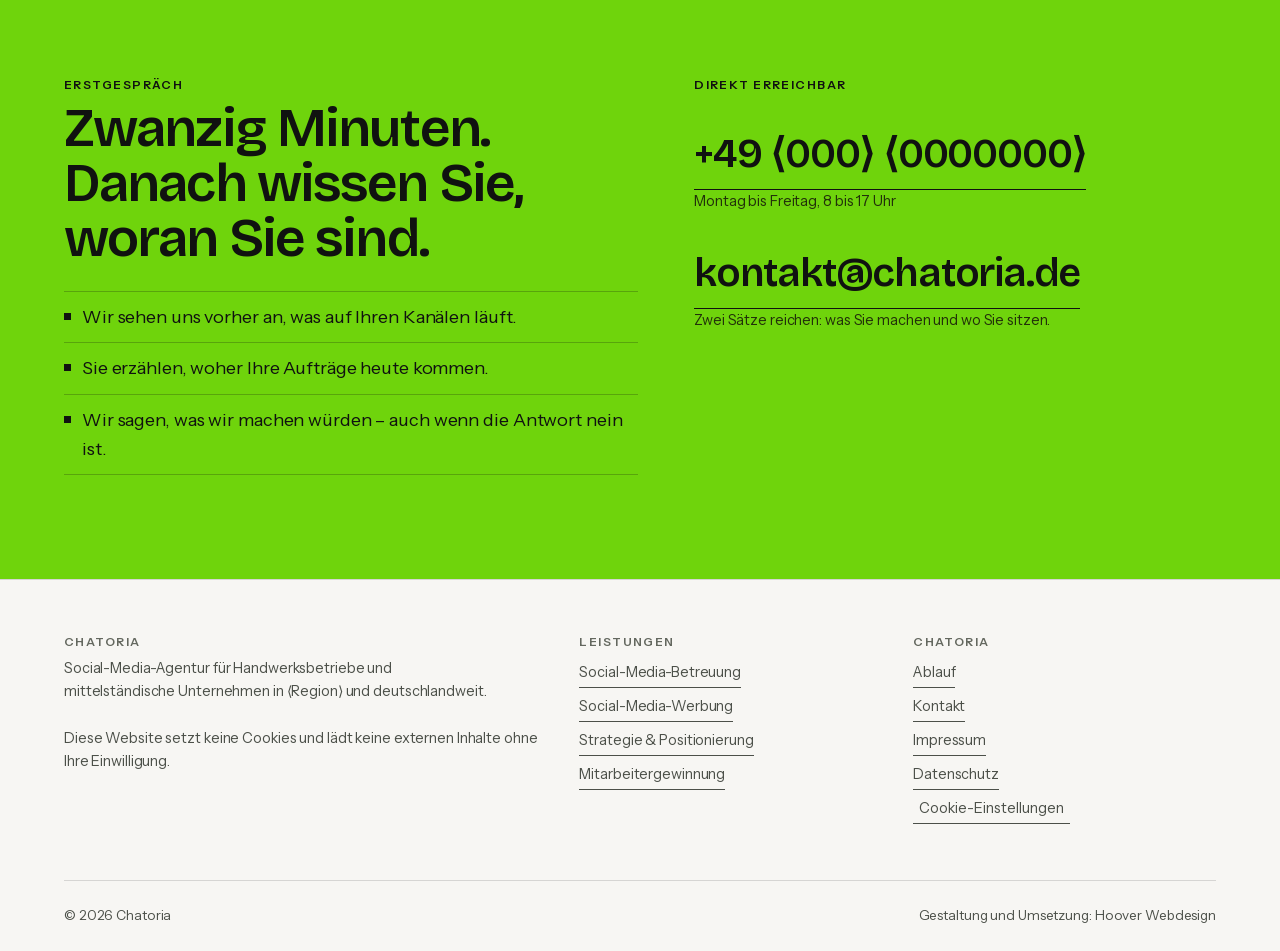
==== commit 44a8da65: "Demo-Stand 2026-08-23 19:59" ====
--- a/index.html
+++ b/index.html
@@ -63,7 +63,6 @@
       <a href="/leistungen/">Leistungen</a>
       <a href="/mitarbeitergewinnung/">Mitarbeitergewinnung</a>
       <a href="/ablauf/">Ablauf</a>
-      <a href="/team/">Team</a>
       <a href="/kontakt/">Kontakt</a>
       <a class="nav__tel" href="tel:+490000000000">+49 ⟨000⟩ ⟨0000000⟩</a>
     </nav>
@@ -138,14 +137,7 @@
     </div>
   </section>
 
-  <section class="breit block" aria-labelledby="t-titel">
-    <div class="kopfgruppe kopfgruppe--weit"><p class="marke">Wer dahintersteht</p>
-    <h2 id="t-titel">Sie bekommen eine Ansprechperson, keine Sammeladresse.</h2></div>
-    <p class="gross liste--nah">Chatoria ist bewusst klein. An Ihrem Konto arbeitet dieselbe Person, die im Erstgespräch am Telefon war – vom Redaktionsplan bis zum Monatsbericht. Sie bekommen ihre Durchwahl, nicht eine allgemeine Info-Adresse.</p>
-    <p class="liste--nah"><a class="knopf" href="/team/">Das Team kennenlernen</a></p>
-  </section>
-
-  <section class="breit block ohne-oben" aria-labelledby="k-titel">
+  <section class="breit block" aria-labelledby="k-titel">
     <div class="kopfgruppe kopfgruppe--mittel"><p class="marke">Klartext</p>
     <h2 id="k-titel">Das bekommen Sie. Das nicht.</h2></div>
     <div class="liste">
@@ -201,7 +193,6 @@
       <h2>Chatoria</h2>
       <ul class="klein">
         <li><a class="link" href="/ablauf/">Ablauf</a></li>
-        <li><a class="link" href="/team/">Team</a></li>
         <li><a class="link" href="/kontakt/">Kontakt</a></li>
         <li><a class="link" href="/impressum/">Impressum</a></li>
         <li><a class="link" href="/datenschutz/">Datenschutz</a></li>
--- a/assets/css/style.css
+++ b/assets/css/style.css
@@ -432,49 +432,3 @@
   body{ padding-bottom:52px; }
   .consent{ bottom:52px; }
 }
-
-/* ============================================================
-   Team
-   Keine runden Avatare mit Jobtitel darunter — das ist das
-   Muster jeder zweiten Agenturseite. Stattdessen ein Register
-   mit quadratischen Portraits und Durchwahl: Es macht das
-   Versprechen "feste Ansprechperson" sichtbar nachpruefbar.
-   ============================================================ */
-.person{
-  display:grid; grid-template-columns:132px 1fr minmax(0,24ch);
-  gap:var(--gap); align-items:start;
-  padding-block:var(--s3); border-top:1px solid var(--linie);
-}
-.person:last-of-type{ border-bottom:1px solid var(--linie); }
-.person__bild{
-  width:132px; aspect-ratio:1; background:var(--hell-2);
-  display:grid; place-items:center; overflow:hidden;
-}
-.person__bild img{ width:100%; height:100%; object-fit:cover; }
-.person__bild svg{ width:52px; height:52px; opacity:.28; fill:var(--tinte); }
-.person__rolle{
-  font-size:.75rem; font-weight:600; text-transform:uppercase;
-  letter-spacing:.12em; color:var(--gruen-tief);
-}
-.person h3{ margin-top:6px; }
-.person p{ margin-top:var(--s1); color:var(--tinte-2); max-width:46ch; }
-.person__kontakt{ border-left:2px solid var(--gruen); padding-left:14px; }
-.person__kontakt dt{
-  font-size:.72rem; font-weight:600; text-transform:uppercase;
-  letter-spacing:.1em; color:var(--tinte-3);
-}
-.person__kontakt dd{ margin:0 0 var(--s1) 0; font-weight:500; }
-
-.dunkel .person__bild{ background:rgba(247,246,243,.08); }
-.dunkel .person__bild svg{ fill:var(--hell); }
-.dunkel .person__rolle{ color:var(--gruen); }
-
-@media (max-width:900px){
-  .person{ grid-template-columns:96px 1fr; }
-  .person__bild{ width:96px; }
-  .person__kontakt{ grid-column:1 / -1; margin-top:var(--s2); }
-}
-@media (max-width:600px){
-  .person{ grid-template-columns:1fr; }
-  .person__bild{ width:120px; }
-}
